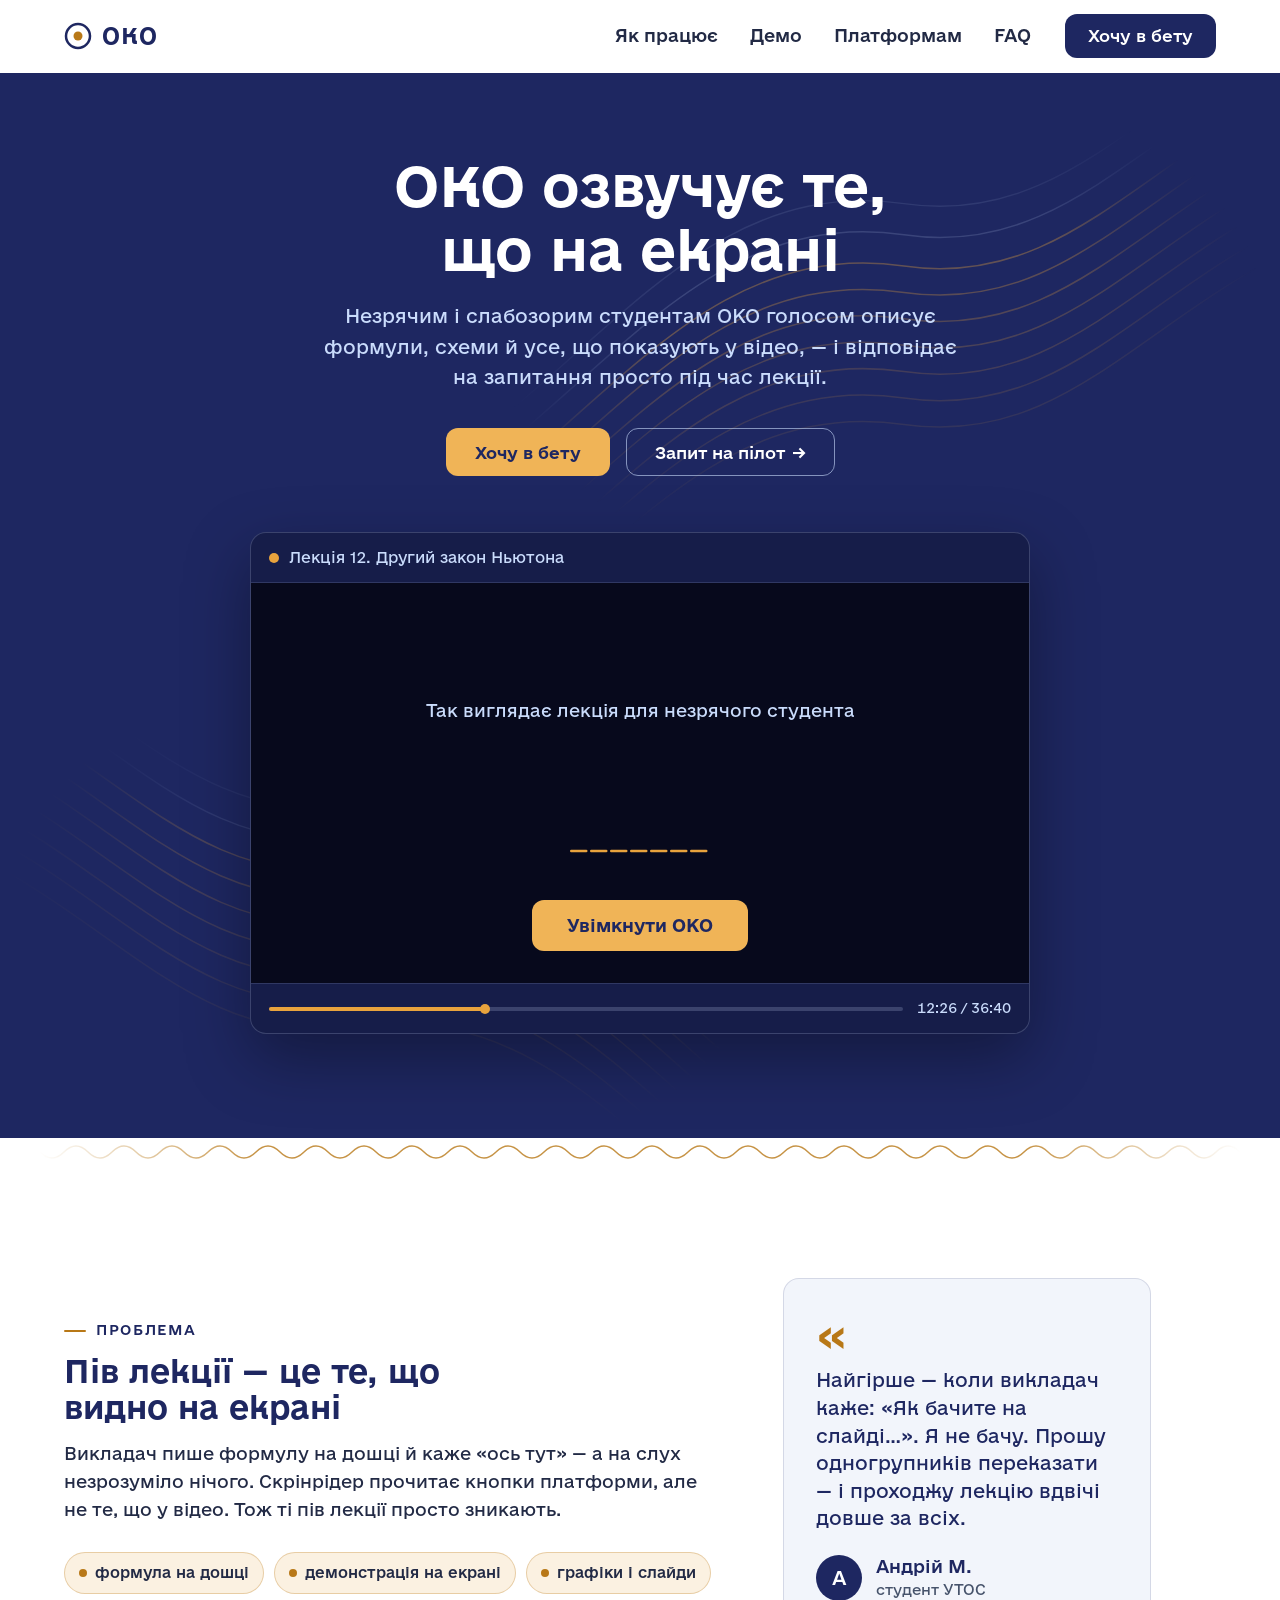
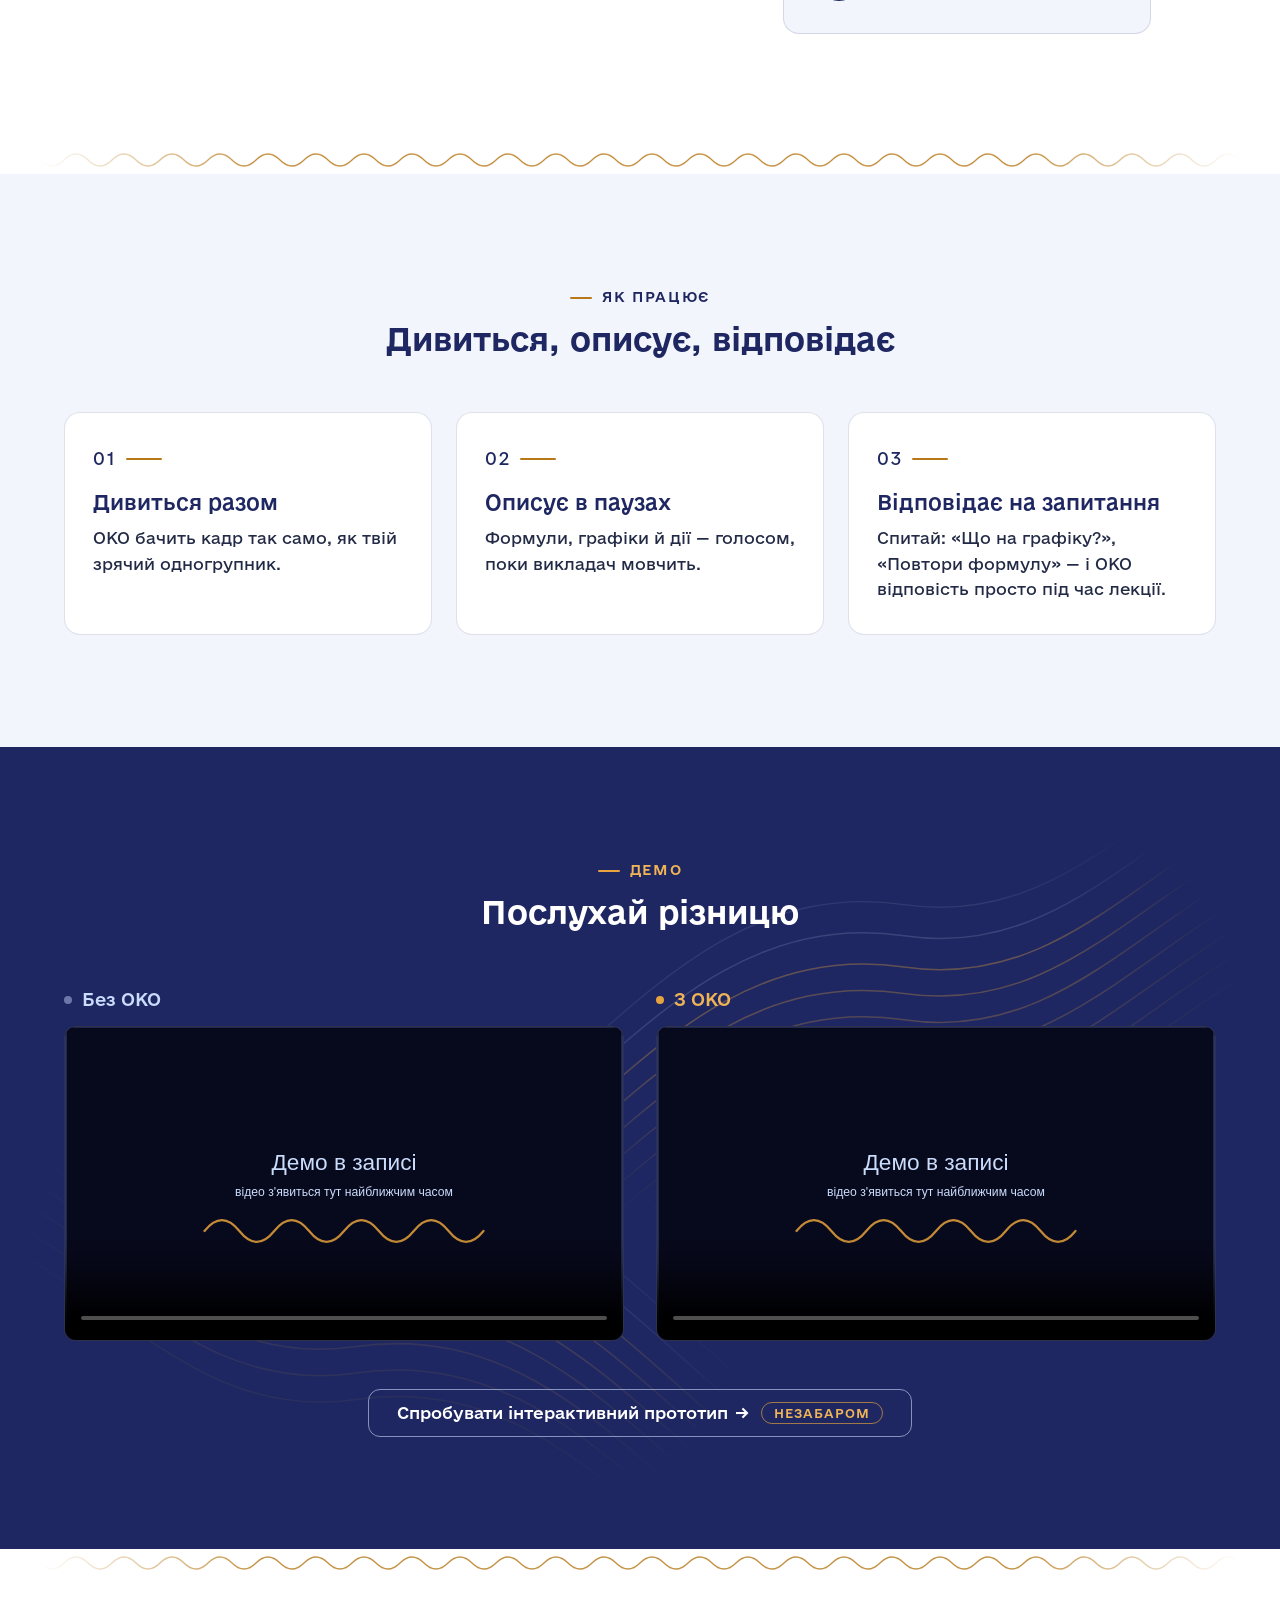
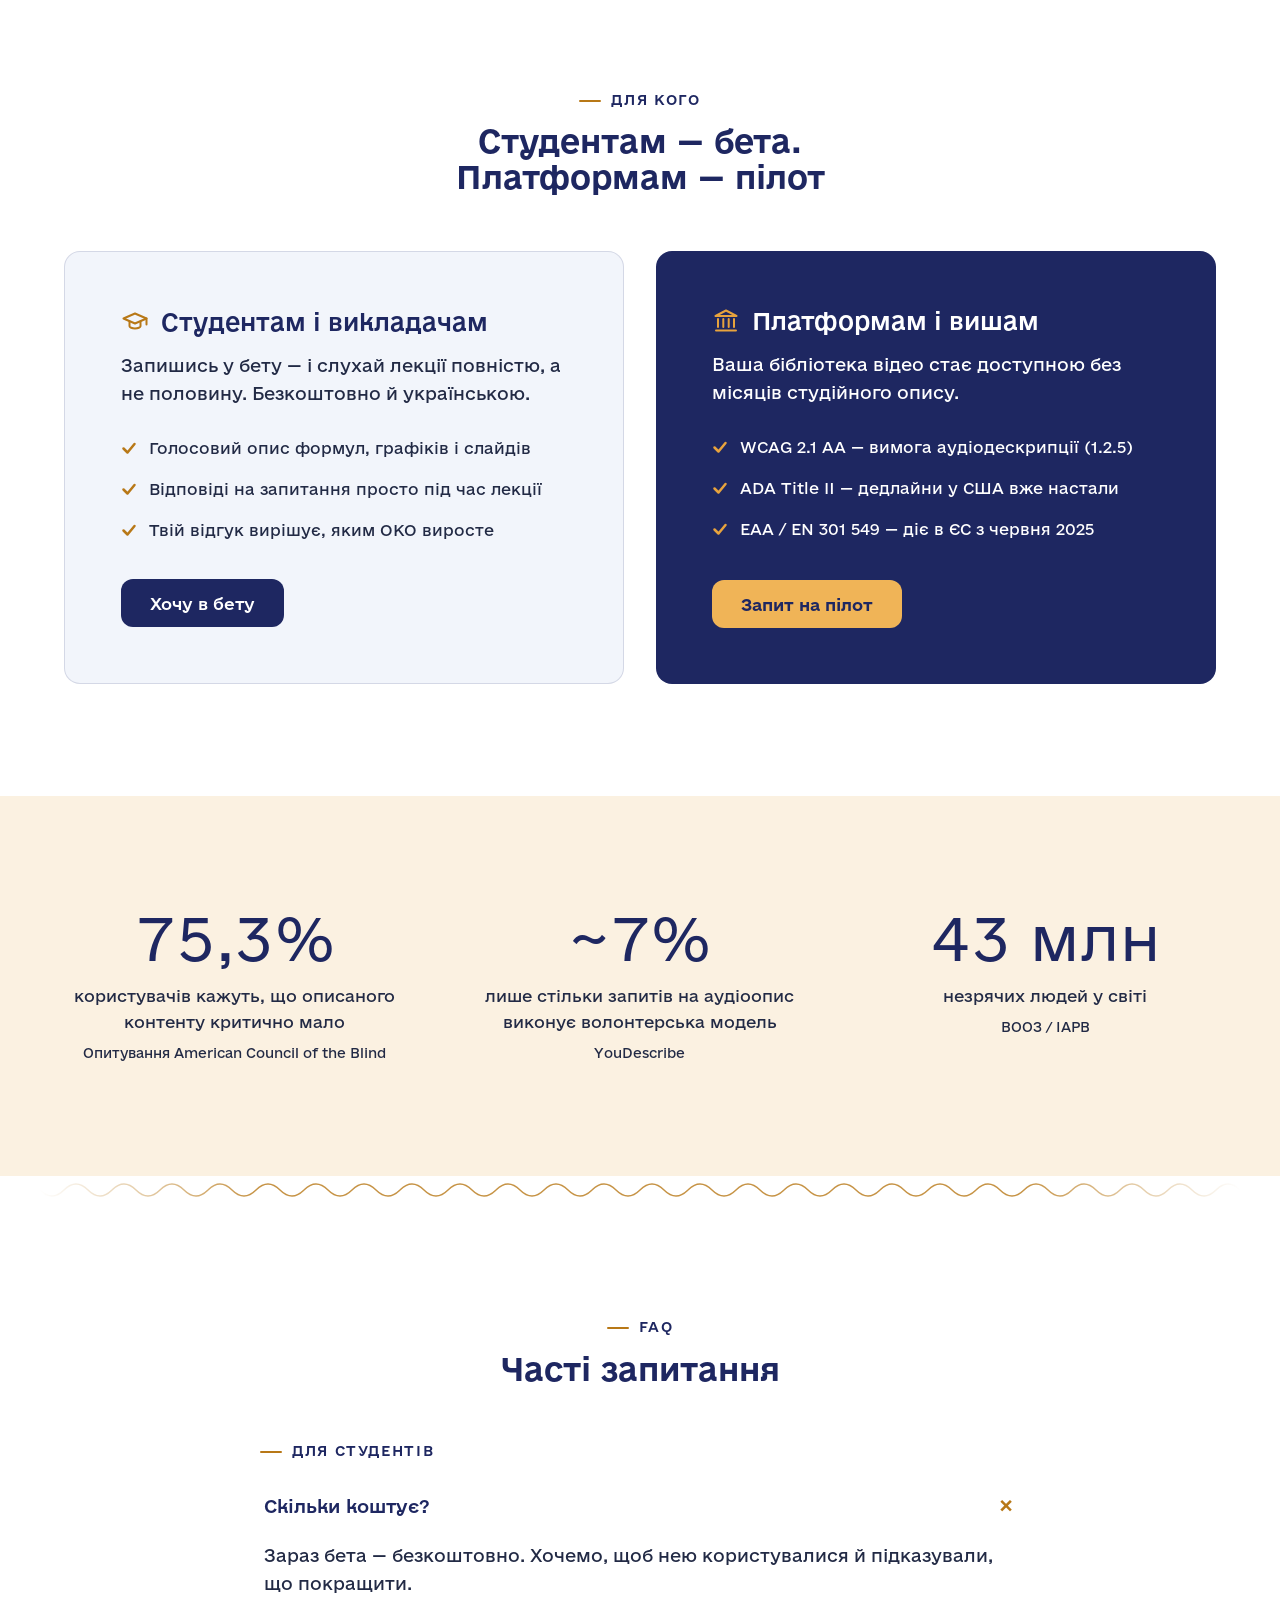
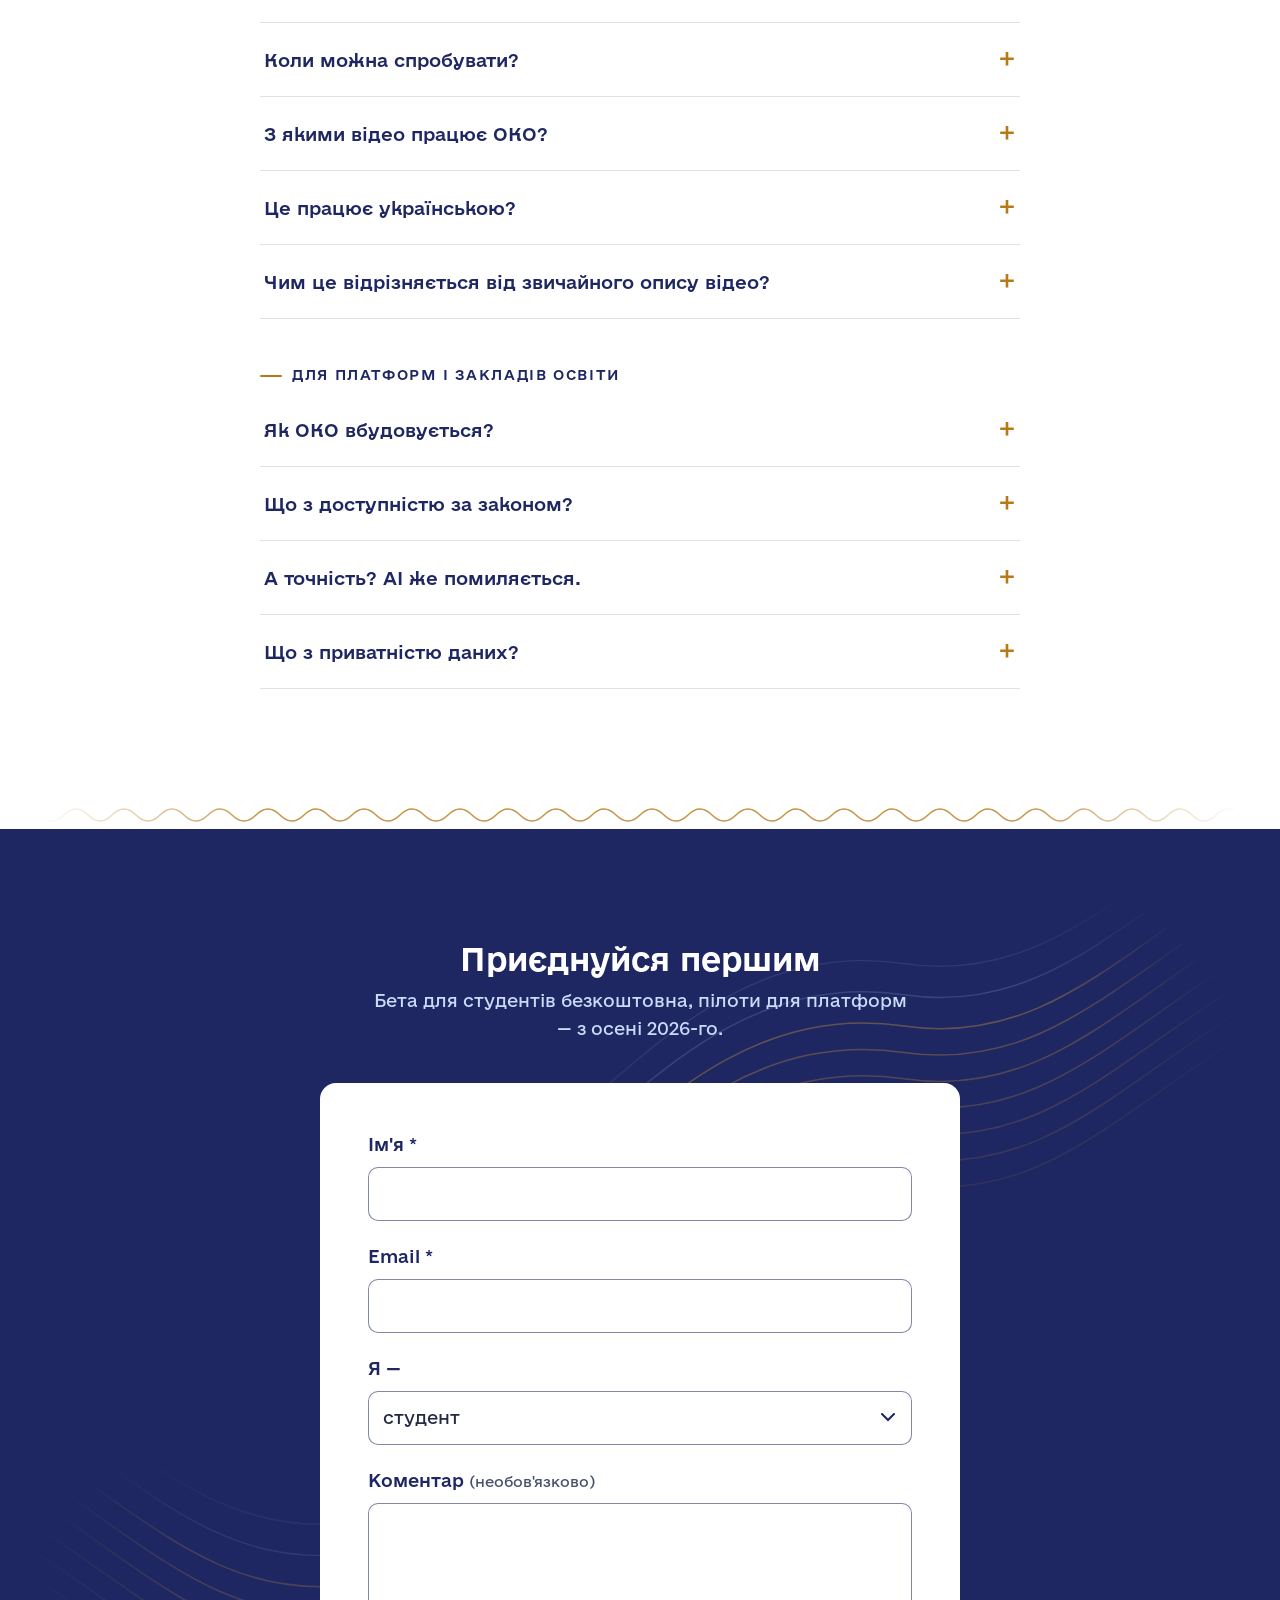
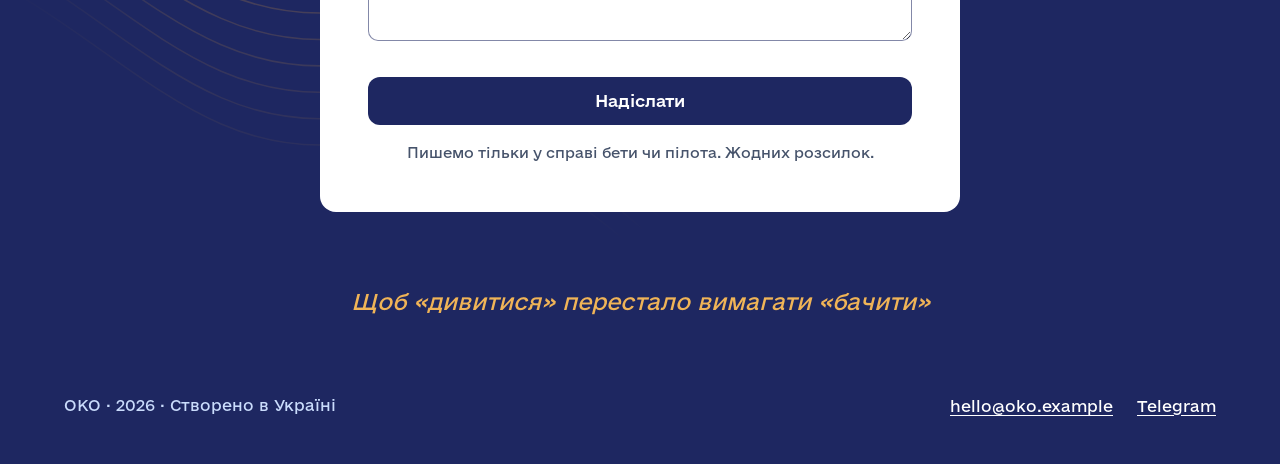
==== index.html @ c3fbddd9 "Initial commit of the OKO landing page, including HTML structure, CSS styles, JavaScript functionali" ====
<!DOCTYPE html>
<html lang="uk">
<head>
  <meta charset="UTF-8">
  <meta name="viewport" content="width=device-width, initial-scale=1">
  <title>OKO — озвучує те, що на екрані</title>
  <meta name="description" content="Незрячим і слабозорим студентам OKO голосом описує формули, схеми й усе, що показують у відео, — і відповідає на запитання просто під час лекції.">
  <meta name="theme-color" content="#1E2761">
  <meta property="og:title" content="OKO — озвучує те, що на екрані">
  <meta property="og:description" content="Незрячим і слабозорим студентам OKO голосом описує формули, схеми й усе, що показують у відео, — і відповідає на запитання просто під час лекції.">
  <meta property="og:locale" content="uk_UA">
  <link rel="icon" href="data:image/svg+xml,%3Csvg xmlns='http://www.w3.org/2000/svg' viewBox='0 0 32 32'%3E%3Crect width='32' height='32' rx='7' fill='%231E2761'/%3E%3Ccircle cx='16' cy='16' r='9' fill='none' stroke='%23E8A33D' stroke-width='2.5'/%3E%3Ccircle cx='16' cy='16' r='3.5' fill='%23E8A33D'/%3E%3C/svg%3E">
  <link rel="preload" href="assets/fonts/e-ukraine/e-UkraineHead-Bold.woff2" as="font" type="font/woff2" crossorigin>
  <link rel="preload" href="assets/fonts/e-ukraine/e-Ukraine-Regular.woff2" as="font" type="font/woff2" crossorigin>
  <link rel="preload" href="assets/fonts/e-ukraine/e-Ukraine-Medium.woff2" as="font" type="font/woff2" crossorigin>
  <link rel="stylesheet" href="assets/css/style.css">
  <noscript>
    <style>
      /* без JS: показуємо репліки OKO одразу і навігацію на мобільному */
      .screen-captions p[hidden] { display: block; }
      .screen-hint, .btn-oko { display: none; }
      @media (max-width: 860px) {
        .site-nav { display: flex !important; position: static !important; flex-direction: row !important; flex-wrap: wrap; }
        .site-nav ul { flex-wrap: wrap; justify-content: center; }
        .nav-toggle { display: none !important; }
      }
    </style>
  </noscript>
</head>
<body id="top">

  <a class="skip-link" href="#main">Перейти до змісту</a>

  <!-- ===================== Хедер (§5) ===================== -->
  <header class="site-header" data-header>
    <div class="container header-inner">
      <a class="logo" href="#top" aria-label="OKO — на початок сторінки">
        <svg class="logo-eye" width="28" height="28" viewBox="0 0 28 28" aria-hidden="true" focusable="false">
          <circle cx="14" cy="14" r="12" fill="none" stroke="currentColor" stroke-width="2.5"/>
          <circle cx="14" cy="14" r="4.5" fill="#B87817"/>
        </svg>
        <span class="logo-text">OKO</span>
      </a>

      <nav class="site-nav" id="site-nav" aria-label="Основна навігація">
        <ul>
          <li><a href="#how">Як працює</a></li>
          <li><a href="#demo">Демо</a></li>
          <li><a href="#platforms">Платформам</a></li>
          <li><a href="#faq">FAQ</a></li>
        </ul>
        <a class="btn btn-navy" href="#beta">Хочу в бету</a>
      </nav>

      <button class="nav-toggle" type="button" data-nav-toggle aria-expanded="false" aria-controls="site-nav">
        <span class="nav-toggle-line" aria-hidden="true"></span>
        <span class="nav-toggle-line" aria-hidden="true"></span>
        <span class="nav-toggle-line" aria-hidden="true"></span>
        <span class="visually-hidden">Меню</span>
      </button>
    </div>
  </header>

  <main id="main" tabindex="-1">

    <!-- ===================== 6.1 Хіро: «Екран, якого не видно» (§4) ===================== -->
    <section class="hero waves-bg" aria-labelledby="hero-title">
      <div class="container">

        <div class="hero-copy">
          <h1 id="hero-title">OKO озвучує те,<br>що на екрані</h1>
          <p class="hero-sub">Незрячим і слабозорим студентам OKO голосом описує формули, схеми й усе, що показують у відео, — і відповідає на запитання просто під час лекції.</p>
          <div class="hero-cta">
            <a class="btn btn-gold" href="#beta">Хочу в бету</a>
            <a class="btn btn-ghost" href="#pilot">Запит на пілот <span aria-hidden="true">→</span></a>
          </div>
        </div>

        <div class="hero-player" data-player>
          <div class="player-top">
            <span class="player-dot" aria-hidden="true"></span>
            <p class="player-title">Лекція 12. Другий закон Ньютона</p>
          </div>

          <div class="player-screen">
            <div class="screen-stage">
              <p class="screen-hint" data-screen-hint>Так виглядає лекція для незрячого студента</p>
              <div class="screen-captions" data-captions aria-live="polite">
                <p class="cap" data-caption hidden>«На дошці записано: F дорівнює m на a».</p>
                <p class="cap" data-caption hidden>«Викладач малює графік — пряма з початку координат».</p>
                <p class="cap cap-ask" data-caption hidden>«Хочеш детальніше про цю формулу? Просто спитай».</p>
              </div>
            </div>

            <div class="screen-wave">
              <svg class="oko-wave" viewBox="0 0 120 40" aria-hidden="true" focusable="false">
                <rect class="bar" x="4"   y="19" width="14" height="2" rx="1"/>
                <rect class="bar" x="20"  y="19" width="14" height="2" rx="1"/>
                <rect class="bar" x="36"  y="19" width="14" height="2" rx="1"/>
                <rect class="bar" x="52"  y="19" width="14" height="2" rx="1"/>
                <rect class="bar" x="68"  y="19" width="14" height="2" rx="1"/>
                <rect class="bar" x="84"  y="19" width="14" height="2" rx="1"/>
                <rect class="bar" x="100" y="19" width="14" height="2" rx="1"/>
              </svg>
            </div>

            <button class="btn btn-gold btn-oko" type="button" data-oko-btn aria-pressed="false">
              <span data-oko-label>Увімкнути OKO</span>
            </button>
          </div>

          <div class="player-bottom" aria-hidden="true">
            <div class="player-timeline"><span class="timeline-fill" style="width:34%"></span></div>
            <span class="player-time">12:26 / 36:40</span>
          </div>
        </div>

      </div>
    </section>

    <div class="wave-divider" aria-hidden="true"></div>

    <!-- ===================== 6.2 Біль ===================== -->
    <section class="section section-pain" id="problem" aria-labelledby="pain-title">
      <div class="container pain-grid">
        <div class="pain-copy">
          <span class="eyebrow">Проблема</span>
          <h2 id="pain-title">Пів лекції — це те, що видно на екрані</h2>
          <p>Викладач пише формулу на дошці й каже «ось тут» — а на слух незрозуміло нічого. Скрінрідер прочитає кнопки платформи, але не те, що у відео. Тож ті пів лекції просто зникають.</p>
          <ul class="chips" aria-label="Що лишається за кадром без опису">
            <li class="chip">формула на дошці</li>
            <li class="chip">демонстрація на екрані</li>
            <li class="chip">графіки і слайди</li>
          </ul>
        </div>

        <!-- Цитата — драфт команди; замінити на реальну після discovery-інтерв'ю (§6.2 брифу) -->
        <figure class="pain-quote">
          <blockquote>
            <p>Найгірше — коли викладач каже: «Як бачите на слайді…». Я не бачу. Прошу одногрупників переказати — і проходжу лекцію вдвічі довше за всіх.</p>
          </blockquote>
          <figcaption class="quote-author">
            <span class="quote-avatar" aria-hidden="true">А</span>
            <span>
              <span class="quote-name">Андрій М.</span>
              <span class="quote-role">студент УТОС</span>
            </span>
          </figcaption>
        </figure>
      </div>
    </section>

    <div class="wave-divider" aria-hidden="true"></div>

    <!-- ===================== 6.3 Як працює ===================== -->
    <section class="section tint section-how" id="how" aria-labelledby="how-title">
      <div class="container">
        <div class="section-head">
          <span class="eyebrow">Як працює</span>
          <h2 id="how-title">Дивиться, описує, відповідає</h2>
        </div>
        <ol class="steps">
          <li class="step-card">
            <span class="step-num" aria-hidden="true">01</span>
            <h3>Дивиться разом</h3>
            <p>OKO бачить кадр так само, як твій зрячий одногрупник.</p>
          </li>
          <li class="step-card">
            <span class="step-num" aria-hidden="true">02</span>
            <h3>Описує в паузах</h3>
            <p>Формули, графіки й дії — голосом, поки викладач мовчить.</p>
          </li>
          <li class="step-card">
            <span class="step-num" aria-hidden="true">03</span>
            <h3>Відповідає на запитання</h3>
            <p>Спитай: «Що на графіку?», «Повтори формулу» — і OKO відповість просто під час лекції.</p>
          </li>
        </ol>
      </div>
    </section>

    <!-- ===================== 6.4 Демо «до / після» ===================== -->
    <section class="section dark section-demo waves-bg" id="demo" aria-labelledby="demo-title">
      <div class="container">
        <div class="section-head">
          <span class="eyebrow">Демо</span>
          <h2 id="demo-title">Послухай різницю</h2>
        </div>

        <div class="demo-grid">
          <figure class="demo-figure">
            <figcaption>Без OKO</figcaption>
            <!-- TODO: додати assets/video/oko-demo-original.mp4 (фрагмент лекції без опису) -->
            <video controls preload="metadata" poster="assets/img/demo-poster.svg">
              <source src="assets/video/oko-demo-original.mp4" type="video/mp4">
              <!-- TODO: субтитри assets/video/oko-demo-original.vtt -->
              <track kind="captions" src="assets/video/oko-demo-original.vtt" srclang="uk" label="Українська">
              Ваш браузер не відтворює відео. Демо можна буде завантажити після запуску бети.
            </video>
          </figure>

          <figure class="demo-figure demo-figure--oko">
            <figcaption>З OKO</figcaption>
            <!-- TODO: додати assets/video/oko-demo.mp4 (той самий фрагмент з голосом OKO) -->
            <video controls preload="metadata" poster="assets/img/demo-poster.svg">
              <source src="assets/video/oko-demo.mp4" type="video/mp4">
              <!-- TODO: субтитри assets/video/oko-demo.vtt — ми сайт про доступність -->
              <track kind="captions" src="assets/video/oko-demo.vtt" srclang="uk" label="Українська">
              Ваш браузер не відтворює відео. Демо можна буде завантажити після запуску бети.
            </video>
          </figure>
        </div>

        <div class="demo-more">
          <a class="btn btn-ghost" href="demo/">
            Спробувати інтерактивний прототип <span aria-hidden="true">→</span>
            <span class="badge-soon">незабаром</span>
          </a>
        </div>
      </div>
    </section>

    <div class="wave-divider" aria-hidden="true"></div>

    <!-- ===================== 6.5 Для кого ===================== -->
    <section class="section section-audience" id="audience" aria-labelledby="audience-title">
      <div class="container">
        <div class="section-head">
          <span class="eyebrow">Для кого</span>
          <h2 id="audience-title">Студентам — бета.<br>Платформам — пілот</h2>
        </div>

        <div class="audience-grid">
          <article class="aud-card aud-card--students">
            <h3>
              <svg class="aud-icon" width="28" height="28" viewBox="0 0 28 28" aria-hidden="true" focusable="false">
                <path d="M14 5.5 2.5 10.5 14 15.5l11.5-5L14 5.5z" fill="none" stroke="currentColor" stroke-width="2" stroke-linejoin="round"/>
                <path d="M8.5 13.5v4.7c0 1.1 2.5 2.3 5.5 2.3s5.5-1.2 5.5-2.3v-4.7" fill="none" stroke="currentColor" stroke-width="2" stroke-linecap="round" stroke-linejoin="round"/>
                <path d="M25.5 10.5v6" fill="none" stroke="currentColor" stroke-width="2" stroke-linecap="round"/>
              </svg>
              Студентам і викладачам
            </h3>
            <p>Запишись у бету — і слухай лекції повністю, а не половину. Безкоштовно й українською.</p>
            <ul class="benefits" aria-label="Що дає бета">
              <li>Голосовий опис формул, графіків і слайдів</li>
              <li>Відповіді на запитання просто під час лекції</li>
              <li>Твій відгук вирішує, яким OKO виросте</li>
            </ul>
            <a class="btn btn-navy" href="#beta">Хочу в бету</a>
          </article>

          <article class="aud-card aud-card--platforms" id="platforms">
            <h3>
              <svg class="aud-icon" width="28" height="28" viewBox="0 0 28 28" aria-hidden="true" focusable="false">
                <path d="M14 3.5 3.5 9h21L14 3.5z" fill="none" stroke="currentColor" stroke-width="2" stroke-linejoin="round"/>
                <path d="M6 12v8M11.3 12v8M16.7 12v8M22 12v8" fill="none" stroke="currentColor" stroke-width="2" stroke-linecap="round"/>
                <path d="M4 23.5h20" fill="none" stroke="currentColor" stroke-width="2" stroke-linecap="round"/>
              </svg>
              Платформам і вишам
            </h3>
            <p>Ваша бібліотека відео стає доступною без місяців студійного опису.</p>
            <ul class="benefits" aria-label="Стандарти доступності, які закриває OKO">
              <li>WCAG 2.1 AA — вимога аудіодескрипції (1.2.5)</li>
              <li>ADA Title II — дедлайни у США вже настали</li>
              <li>EAA / EN 301 549 — діє в ЄС з червня 2025</li>
            </ul>
            <a class="btn btn-gold" href="#pilot">Запит на пілот</a>
          </article>
        </div>
      </div>
    </section>

    <!-- ===================== 6.6 Цифри ===================== -->
    <section class="section section-stats" aria-labelledby="stats-title">
      <div class="container">
        <h2 id="stats-title" class="visually-hidden">Масштаб проблеми в цифрах</h2>
        <ul class="stats-grid">
          <li class="stat">
            <span class="stat-value">75,3%</span>
            <p class="stat-text">користувачів кажуть, що описаного контенту критично мало</p>
            <p class="stat-src">Опитування American Council of the Blind</p>
          </li>
          <li class="stat">
            <span class="stat-value">~7%</span>
            <p class="stat-text">лише стільки запитів на аудіоопис виконує волонтерська модель</p>
            <p class="stat-src">YouDescribe</p>
          </li>
          <li class="stat">
            <span class="stat-value">43 млн</span>
            <p class="stat-text">незрячих людей у світі</p>
            <p class="stat-src">ВООЗ / IAPB</p>
          </li>
        </ul>
      </div>
    </section>

    <div class="wave-divider" aria-hidden="true"></div>

    <!-- ===================== 6.7 FAQ ===================== -->
    <section class="section section-faq" id="faq" aria-labelledby="faq-title">
      <div class="container">
        <div class="section-head">
          <span class="eyebrow">FAQ</span>
          <h2 id="faq-title">Часті запитання</h2>
        </div>

        <div class="faq-list">
          <h3 class="faq-group-title">Для студентів</h3>
          <details class="faq-item" open>
            <summary>Скільки коштує?</summary>
            <div class="faq-body">
              <p>Зараз бета — безкоштовно. Хочемо, щоб нею користувалися й підказували, що покращити.</p>
            </div>
          </details>
          <details class="faq-item">
            <summary>Коли можна спробувати?</summary>
            <div class="faq-body">
              <p>Запускаємо перші бети восени 2026. Залиш пошту — напишемо, щойно відкриємо доступ.</p>
            </div>
          </details>
          <details class="faq-item">
            <summary>З якими відео працює OKO?</summary>
            <div class="faq-body">
              <p>З лекціями, туторіалами, записами вебінарів — будь-яким навчальним відео, де важливо бачити екран.</p>
            </div>
          </details>
          <details class="faq-item">
            <summary>Це працює українською?</summary>
            <div class="faq-body">
              <p>Так. Ми починаємо саме з української — бо тут таких інструментів досі не було.</p>
            </div>
          </details>
          <details class="faq-item">
            <summary>Чим це відрізняється від звичайного опису відео?</summary>
            <div class="faq-body">
              <p>Звичайний опис — це записана доріжка, однакова для всіх. OKO дивиться відео разом з тобою: описує в паузах, підлаштовує темп і відповідає на твої запитання прямо під час перегляду.</p>
            </div>
          </details>

          <h3 class="faq-group-title">Для платформ і закладів освіти</h3>
          <details class="faq-item">
            <summary>Як OKO вбудовується?</summary>
            <div class="faq-body">
              <p>Це плагін у ваш відеоплеєр. Не треба переробляти відео чи завантажувати щось наперед — OKO працює поверх бібліотеки, яка вже є.</p>
            </div>
          </details>
          <details class="faq-item">
            <summary>Що з доступністю за законом?</summary>
            <div class="faq-body">
              <p>OKO закриває вимогу аудіодескрипції у WCAG 2.1 (критерій 1.2.5). Це прямо стосується ADA у США (дедлайни вже настали) та European Accessibility Act у ЄС (діє з 2025).</p>
            </div>
          </details>
          <details class="faq-item">
            <summary>А точність? AI же помиляється.</summary>
            <div class="faq-body">
              <p>Для звичайних лекцій AI справляється. Для критичного контенту — іспитів, складних формул — є режим з перевіркою людиною.</p>
            </div>
          </details>
          <details class="faq-item">
            <summary>Що з приватністю даних?</summary>
            <div class="faq-body">
              <p>Відео й дані студентів обробляються в межах вашої платформи. Проєктуємо під вимоги GDPR і FERPA з першого дня.</p>
            </div>
          </details>
        </div>
      </div>
    </section>

    <div class="wave-divider" aria-hidden="true"></div>

    <!-- ===================== 6.8 Форма ===================== -->
    <section class="section dark section-form waves-bg" id="join" aria-labelledby="join-title">
      <!-- якорі для CTA: хеш передає роль у select (#beta / #pilot) -->
      <span id="beta"></span>
      <span id="pilot"></span>
      <div class="container">
        <div class="section-head">
          <h2 id="join-title">Приєднуйся першим</h2>
          <p class="section-sub">Бета для студентів безкоштовна, пілоти для платформ — з осені 2026-го.</p>
        </div>

        <!-- TODO: Formspree — замінити action="#" на https://formspree.io/f/XXXX -->
        <form class="lead-form form-card" data-lead-form action="#" method="POST">
          <div class="field">
            <label for="lead-name">Ім'я <span aria-hidden="true">*</span></label>
            <input id="lead-name" name="name" type="text" autocomplete="name" required aria-describedby="err-lead-name">
            <p class="field-error" id="err-lead-name" hidden></p>
          </div>

          <div class="field">
            <label for="lead-email">Email <span aria-hidden="true">*</span></label>
            <input id="lead-email" name="email" type="email" autocomplete="email" required aria-describedby="err-lead-email">
            <p class="field-error" id="err-lead-email" hidden></p>
          </div>

          <div class="field">
            <label for="lead-role">Я —</label>
            <select id="lead-role" name="role" data-role-select>
              <option value="student">студент</option>
              <option value="teacher">викладач</option>
              <option value="platform">платформа або виш</option>
              <option value="other">інше</option>
            </select>
          </div>

          <div class="field">
            <label for="lead-message">Коментар <span class="label-optional">(необов'язково)</span></label>
            <textarea id="lead-message" name="message" rows="4"></textarea>
          </div>

          <button class="btn btn-navy btn-submit" type="submit">Надіслати</button>

          <p class="form-note">Пишемо тільки у справі бети чи пілота. Жодних розсилок.</p>
          <p class="form-status" data-form-status role="status" aria-live="polite"></p>
        </form>
      </div>
    </section>

  </main>

  <!-- ===================== 6.9 Футер ===================== -->
  <footer class="site-footer">
    <div class="container">
      <p class="footer-slogan">Щоб «дивитися» перестало вимагати «бачити»</p>
      <div class="footer-bottom">
        <p class="footer-meta">OKO · 2026 · Створено в Україні</p>
        <ul class="footer-contacts">
          <!-- TODO: реальний email і Telegram команди (§10 брифу) -->
          <li><a href="mailto:hello@oko.example">hello@oko.example</a></li>
          <li><a href="#">Telegram</a></li>
        </ul>
      </div>
    </div>
  </footer>

  <script src="assets/js/main.js" defer></script>
</body>
</html>
---- assets/css/style.css ----
/* ============================================================
   OKO — лендинг. Чистий CSS, без бібліотек.
   Структура: 1) шрифти  2) токени  3) база й типографіка
   4) утиліти  5) хедер  6) хіро  7) секції  8) футер
   9) адаптив  10) prefers-* медіа
   ============================================================ */

/* ---------- 1. Шрифти: e-Ukraine (заголовкова + текстова) ---------- */

@font-face {
  font-family: 'e-Ukraine Head';
  src: url('../fonts/e-ukraine/e-UkraineHead-Light.woff2') format('woff2');
  font-weight: 300;
  font-style: normal;
  font-display: swap;
}
@font-face {
  font-family: 'e-Ukraine Head';
  src: url('../fonts/e-ukraine/e-UkraineHead-Regular.woff2') format('woff2');
  font-weight: 400;
  font-style: normal;
  font-display: swap;
}
@font-face {
  font-family: 'e-Ukraine Head';
  src: url('../fonts/e-ukraine/e-UkraineHead-Medium.woff2') format('woff2');
  font-weight: 500;
  font-style: normal;
  font-display: swap;
}
@font-face {
  font-family: 'e-Ukraine Head';
  src: url('../fonts/e-ukraine/e-UkraineHead-Bold.woff2') format('woff2');
  font-weight: 700;
  font-style: normal;
  font-display: swap;
}
@font-face {
  font-family: 'e-Ukraine';
  src: url('../fonts/e-ukraine/e-Ukraine-Light.woff2') format('woff2');
  font-weight: 300;
  font-style: normal;
  font-display: swap;
}
@font-face {
  font-family: 'e-Ukraine';
  src: url('../fonts/e-ukraine/e-Ukraine-Regular.woff2') format('woff2');
  font-weight: 400;
  font-style: normal;
  font-display: swap;
}
@font-face {
  font-family: 'e-Ukraine';
  src: url('../fonts/e-ukraine/e-Ukraine-Medium.woff2') format('woff2');
  font-weight: 500;
  font-style: normal;
  font-display: swap;
}
@font-face {
  font-family: 'e-Ukraine';
  src: url('../fonts/e-ukraine/e-Ukraine-Bold.woff2') format('woff2');
  font-weight: 700;
  font-style: normal;
  font-display: swap;
}

/* ---------- 2. Дизайн-токени (палітра затверджена, §2 брифу) ---------- */

:root {
  --navy-900: #1E2761; /* темні секції = «екран лекції»; заголовки на світлому */
  --ink: #222A45;      /* основний текст */
  --gold: #E8A33D;     /* ЄДИНИЙ акцент: хвиля, кнопки на темному, фокус-ринги */
  --gold-600: #B87817; /* золото на світлому — ТІЛЬКИ не-текст (іконки, підкреслення) */
  --ice: #CADCFC;      /* вторинний текст на темному */
  --tint: #F2F5FB;     /* фон карток */
  --white: #FFFFFF;
  --muted: #46536B;    /* підписи на світлому (7.8:1 — AAA) */

  /* похідні */
  --gold-300: #F0B457;                     /* золото ТЕКСТОМ на темному (7.5:1, AAA) і фон gold-кнопок */
  --gold-tint: #FBF1E1;                    /* фон чіпсів і секції цифр */
  --screen-black: #07091C;                 /* «чорний екран» плеєра */
  --error: #8C1D13;                        /* 9.1:1 на білому — AAA */
  --focus-ring: var(--gold-600);           /* фокус на світлому — gold-600 (3.7:1 до білого) */
  --border-light: 1px solid rgba(30, 39, 97, .14);
  --border-on-dark: 1px solid rgba(202, 220, 252, .2);

  --font-head: 'e-Ukraine Head', 'Inter', system-ui, sans-serif;
  --font-text: 'e-Ukraine', 'Inter', system-ui, sans-serif;

  --radius-card: 16px;
  --radius-ctrl: 12px;
  --container: 1200px;
  --section-pad: clamp(64px, 9vw, 112px);

  color-scheme: light;
}

/* ---------- 3. База й типографіка ---------- */

*, *::before, *::after { box-sizing: border-box; }

html { -webkit-text-size-adjust: 100%; }

body {
  margin: 0;
  font-family: var(--font-text);
  font-size: 1.06rem;         /* ≥17px — аудиторія зі слабким зором */
  line-height: 1.65;
  color: var(--ink);
  background: var(--white);
}

h1, h2, h3 {
  font-family: var(--font-head);
  color: var(--navy-900);
  line-height: 1.18;
  margin: 0 0 .5em;
}
h1 { font-size: clamp(2.2rem, 1.7rem + 2.2vw, 3.4rem); font-weight: 700; }
h2 { font-size: 1.9rem; font-weight: 700; }
h3 { font-size: 1.25rem; font-weight: 500; }

p { margin: 0 0 1em; }
p:last-child { margin-bottom: 0; }

img, video { max-width: 100%; height: auto; }

a { color: var(--navy-900); text-decoration: underline; text-underline-offset: 3px; }
a:hover { text-decoration-thickness: 2px; }

/* фокус-ринг — на всьому інтерактивному, залізно.
   Колір керується --focus-ring: gold-600 на світлому тлі (чисте золото
   на білому лише 2.2:1 — ринг було б не видно), gold на темному */
:focus-visible {
  outline: 3px solid var(--focus-ring);
  outline-offset: 2px;
}

::selection { background: var(--gold-300); color: var(--navy-900); }

[id] { scroll-margin-top: 96px; } /* якорі не ховаються під sticky-хедер */

/* ---------- 4. Утиліти ---------- */

.container {
  max-width: var(--container);
  margin-inline: auto;
  padding-inline: 24px;
}

.visually-hidden {
  position: absolute !important;
  width: 1px; height: 1px;
  margin: -1px; padding: 0;
  overflow: hidden;
  clip: rect(0 0 0 0);
  clip-path: inset(50%);
  white-space: nowrap;
  border: 0;
}

.skip-link {
  position: absolute;
  left: 16px; top: -120px;
  z-index: 100;
  background: var(--navy-900);
  color: var(--white);
  padding: 12px 20px;
  border-radius: 0 0 10px 10px;
  text-decoration: none;
  font-weight: 500;
}
.skip-link:focus { top: 0; }

/* кнопки */
.btn {
  display: inline-flex;
  align-items: center;
  justify-content: center;
  gap: 8px;
  min-height: 48px;
  padding: 12px 28px;
  border: 1px solid transparent;
  border-radius: var(--radius-ctrl);
  font-family: var(--font-text);
  font-weight: 500;
  font-size: 1rem;
  line-height: 1.2;
  text-decoration: none;
  cursor: pointer;
  transition: background-color .2s, border-color .2s, color .2s, transform .2s;
}
.btn:active { transform: translateY(1px); }

/* gold-кнопки живуть тільки на темному; фон gold-300 дає navy-тексту 7.5:1 (AAA) */
.btn-gold { background: var(--gold-300); color: var(--navy-900); font-weight: 700; }
.btn-gold:hover { background: #F5C36E; }

.btn-navy { background: var(--navy-900); color: var(--white); }
.btn-navy:hover { background: #2A377F; }

/* привид — на темному тлі */
.btn-ghost { background: transparent; color: var(--white); border-color: rgba(202, 220, 252, .6); }
.btn-ghost:hover { border-color: var(--gold-300); color: var(--gold-300); }

/* eyebrow-лейбл над H2 (ритм Subly): текст navy, золото — лише рискою-графікою
   (gold-600 текстом на білому дає тільки 3.7:1 — заборонено правилами §2) */
.eyebrow {
  display: block;
  font-size: .85rem;
  font-weight: 500;
  letter-spacing: .12em;
  text-transform: uppercase;
  color: var(--navy-900);
  margin-bottom: 12px;
}
.eyebrow::before {
  content: '';
  display: inline-block;
  width: 22px;
  height: 2px;
  border-radius: 1px;
  background: var(--gold-600);
  margin-right: 10px;
  vertical-align: middle;
}

/* секції */
.section { padding-block: var(--section-pad); }
.section-head { max-width: 680px; margin: 0 auto 56px; text-align: center; }
.section-head h2 { margin-bottom: .35em; }
.section-sub { max-width: 46ch; margin: 0 auto; color: var(--muted); }
.dark .section-sub { color: var(--ice); }

.dark { background: var(--navy-900); color: var(--white); --focus-ring: var(--gold); }
.dark h1, .dark h2, .dark h3 { color: var(--white); }
.dark .eyebrow { color: var(--gold-300); }
.dark .eyebrow::before { background: var(--gold); }
.tint { background: var(--tint); }

/* золотий waveform-роздільник — нитка хвилі через сторінку (§4) */
.wave-divider {
  height: 28px;
  max-width: min(var(--container), calc(100% - 48px));
  margin: 0 auto;
  background-image: url("data:image/svg+xml,%3Csvg xmlns='http://www.w3.org/2000/svg' width='96' height='28' viewBox='0 0 96 28'%3E%3Cpath d='M0 14 Q12 2 24 14 T48 14 T72 14 T96 14' fill='none' stroke='%23B87817' stroke-width='1.5' stroke-linecap='round' opacity='.8'/%3E%3C/svg%3E");
  background-repeat: repeat-x;
  background-position: center;
  -webkit-mask-image: linear-gradient(90deg, transparent, #000 18%, #000 82%, transparent);
  mask-image: linear-gradient(90deg, transparent, #000 18%, #000 82%, transparent);
}

/* абстрактні «звукові потоки» на темних секціях — пучок тонких ліній,
   статичний декор у палітрі (золото + ice), контент завжди поверх */
.waves-bg { position: relative; overflow: hidden; }
.waves-bg::before,
.waves-bg::after,
.demo-stub::before,
.demo-stub::after {
  content: '';
  position: absolute;
  width: min(94vw, 1080px);
  aspect-ratio: 3 / 2;
  background: url("data:image/svg+xml,%3Csvg xmlns='http://www.w3.org/2000/svg' viewBox='0 0 900 600'%3E%3Cdefs%3E%3Cpath id='w' d='M-40 520C180 470 260 220 470 250 640 275 700 90 940 60' fill='none' stroke-linecap='round'/%3E%3C/defs%3E%3Cg stroke='%23E8A33D' stroke-width='1.3'%3E%3Cuse href='%23w' opacity='.34'/%3E%3Cuse href='%23w' y='22' opacity='.3'/%3E%3Cuse href='%23w' y='44' opacity='.26'/%3E%3Cuse href='%23w' y='66' opacity='.22'/%3E%3Cuse href='%23w' y='88' opacity='.18'/%3E%3Cuse href='%23w' y='110' opacity='.14'/%3E%3Cuse href='%23w' y='132' opacity='.1'/%3E%3C/g%3E%3Cg stroke='%23CADCFC' stroke-width='1.2'%3E%3Cuse href='%23w' y='-26' opacity='.16'/%3E%3Cuse href='%23w' y='-52' opacity='.1'/%3E%3C/g%3E%3C/svg%3E") no-repeat center / contain;
  pointer-events: none;
  /* м'яке розчинення до країв: обрізки секцією і межі самого SVG невидимі */
  -webkit-mask-image: radial-gradient(closest-side at 50% 50%, #000 40%, transparent 72%);
  mask-image: radial-gradient(closest-side at 50% 50%, #000 40%, transparent 72%);
}
.waves-bg::before, .demo-stub::before { top: -10%; right: -140px; }
.waves-bg::after, .demo-stub::after { bottom: -14%; left: -160px; transform: scaleX(-1); opacity: .65; }
.waves-bg .container { position: relative; z-index: 1; }
/* підвищений контраст — фоновий декор геть */
@media (prefers-contrast: more) {
  .waves-bg::before,
  .waves-bg::after,
  .demo-stub::before,
  .demo-stub::after { display: none; }
}

/* ---------- 5. Хедер (§5) ---------- */

.site-header {
  position: sticky;
  top: 0;
  z-index: 50;
  background: var(--white);
  border-bottom: 1px solid transparent;
  transition: border-color .2s;
}
.site-header.is-scrolled { border-bottom-color: rgba(30, 39, 97, .14); }

.header-inner {
  display: flex;
  align-items: center;
  justify-content: space-between;
  gap: 24px;
  min-height: 72px;
}

.logo {
  display: inline-flex;
  align-items: center;
  gap: 10px;
  text-decoration: none;
  color: var(--navy-900);
}
.logo-eye { display: block; }
.logo-text {
  font-family: var(--font-head);
  font-weight: 700;
  font-size: 1.35rem;
  letter-spacing: .05em;
}

.site-nav { display: flex; align-items: center; gap: 32px; }
.site-nav ul {
  display: flex;
  gap: 28px;
  list-style: none;
  margin: 0;
  padding: 0;
}
.site-nav ul a {
  text-decoration: none;
  font-weight: 500;
  color: var(--ink);
  padding: 6px 2px;
}
.site-nav ul a:hover { color: var(--navy-900); text-decoration: underline; text-underline-offset: 6px; text-decoration-color: var(--gold-600); text-decoration-thickness: 2px; }
.site-nav .btn { min-height: 44px; padding: 10px 22px; }

/* бургер */
.nav-toggle {
  display: none;
  flex-direction: column;
  justify-content: center;
  gap: 5px;
  width: 48px;
  height: 48px;
  padding: 12px;
  background: none;
  border: 0;
  cursor: pointer;
  border-radius: 10px;
}
.nav-toggle-line {
  display: block;
  width: 24px;
  height: 2.5px;
  border-radius: 2px;
  background: var(--navy-900);
  transition: transform .2s, opacity .2s;
}
.nav-toggle[aria-expanded="true"] .nav-toggle-line:nth-child(1) { transform: translateY(7.5px) rotate(45deg); }
.nav-toggle[aria-expanded="true"] .nav-toggle-line:nth-child(2) { opacity: 0; }
.nav-toggle[aria-expanded="true"] .nav-toggle-line:nth-child(3) { transform: translateY(-7.5px) rotate(-45deg); }

@media (max-width: 860px) {
  .nav-toggle { display: flex; }
  .site-nav { display: none; }
  body.menu-open { overflow: hidden; }
  body.menu-open .site-nav {
    display: flex;
    position: fixed;
    inset: 0;
    z-index: 40;
    padding-top: 96px;
    flex-direction: column;
    align-items: center;
    justify-content: center;
    gap: 36px;
    background: var(--white);
  }
  body.menu-open .site-nav ul {
    flex-direction: column;
    align-items: center;
    gap: 28px;
  }
  body.menu-open .site-nav ul a { font-size: 1.35rem; font-family: var(--font-head); }
}

/* ---------- 6. Хіро «Екран, якого не видно» (§4) ---------- */

.hero {
  background: var(--navy-900);
  color: var(--white);
  --focus-ring: var(--gold);
  padding: clamp(48px, 7vw, 80px) 0 clamp(72px, 9vw, 104px);
}

/* плеєр лекції */
.hero-player {
  max-width: 780px;
  margin: 0 auto;
  border: var(--border-on-dark);
  border-radius: var(--radius-card);
  background: #161D49;
  overflow: hidden;
  box-shadow: 0 24px 64px rgba(0, 0, 0, .35);
}

.player-top {
  display: flex;
  align-items: center;
  gap: 10px;
  padding: 12px 18px;
  border-bottom: 1px solid rgba(202, 220, 252, .14);
}
.player-dot {
  width: 10px;
  height: 10px;
  border-radius: 50%;
  background: var(--gold);
  flex: none;
}
.player-title {
  margin: 0;
  font-size: .92rem;
  color: var(--ice);
  white-space: nowrap;
  overflow: hidden;
  text-overflow: ellipsis;
}

/* «екран» — чорний */
.player-screen {
  display: grid;
  grid-template-rows: 1fr auto auto;
  justify-items: center;
  row-gap: 24px;
  min-height: clamp(300px, 44vw, 400px);
  padding: 36px 24px 32px;
  background: var(--screen-black);
}

/* сцена: підказка і репліки в одній клітинці — без стрибків макета */
.screen-stage {
  display: grid;
  place-items: center;
  width: 100%;
}
.screen-hint,
.screen-captions { grid-area: 1 / 1; }

.screen-hint {
  margin: 0;
  color: var(--ice);
  font-size: 1.05rem;
  text-align: center;
  max-width: 46ch;
  transition: opacity .3s, visibility .3s;
}
.hero-player.is-on .screen-hint { opacity: 0; visibility: hidden; }

.screen-captions {
  display: flex;
  flex-direction: column;
  justify-content: center;
  align-items: center;
  gap: 12px;
  width: 100%;
  max-width: 560px;
}
.cap {
  margin: 0;
  color: var(--white);
  text-align: center;
  font-size: 1.02rem;
  line-height: 1.5;
}
.cap-ask { color: var(--gold-300); } /* золото текстом на темному — 7.5:1, AAA */

/* хвиля: плоска лінія, що ледь пульсує; після кліку — танцює */
.screen-wave { align-self: end; }
.oko-wave {
  width: 150px;
  height: 50px;
  display: block;
}
.oko-wave .bar {
  fill: var(--gold);
  transform-box: fill-box;
  transform-origin: center;
}
/* амплітуда й темп кожного бара — свої, щоб хвиля була живою */
.oko-wave .bar:nth-child(1) { --amp: 5;  --dur: 1.25s; --delay: 0s;   --static: 3; }
.oko-wave .bar:nth-child(2) { --amp: 9;  --dur: .9s;   --delay: .12s; --static: 7; }
.oko-wave .bar:nth-child(3) { --amp: 13; --dur: 1.05s; --delay: .24s; --static: 11; }
.oko-wave .bar:nth-child(4) { --amp: 7;  --dur: .8s;   --delay: .06s; --static: 5; }
.oko-wave .bar:nth-child(5) { --amp: 12; --dur: 1.15s; --delay: .3s;  --static: 9; }
.oko-wave .bar:nth-child(6) { --amp: 8;  --dur: .95s;  --delay: .18s; --static: 6; }
.oko-wave .bar:nth-child(7) { --amp: 4;  --dur: 1.3s;  --delay: .09s; --static: 3; }

@media (prefers-reduced-motion: no-preference) {
  .hero-player:not(.is-on) .oko-wave { animation: wave-idle 2.8s ease-in-out infinite; }
  .hero-player.is-on .oko-wave .bar {
    animation: bar-dance var(--dur, 1.1s) ease-in-out var(--delay, 0s) infinite;
  }
  .cap:not([hidden]) { animation: cap-in .25s ease-out both; }
}
@keyframes wave-idle {
  0%, 100% { opacity: .55; }
  50%      { opacity: 1; }
}
@keyframes bar-dance {
  0%, 100% { transform: scaleY(1.6); }
  50%      { transform: scaleY(var(--amp, 8)); }
}
@keyframes cap-in {
  from { opacity: 0; transform: translateY(8px); }
  to   { opacity: 1; transform: none; }
}
/* reduced-motion: хвиля статична, але «увімкнена» — різна висота барів */
@media (prefers-reduced-motion: reduce) {
  .hero-player.is-on .oko-wave .bar { transform: scaleY(var(--static, 4)); }
}

.btn-oko {
  font-size: 1.06rem;
  padding: 14px 34px;
}
.hero-player.is-on .btn-oko {
  background: transparent;
  border-color: rgba(232, 163, 61, .55);
  color: var(--gold-300);
  font-weight: 500;
}

/* таймлайн знизу */
.player-bottom {
  display: flex;
  align-items: center;
  gap: 14px;
  padding: 14px 18px;
  border-top: 1px solid rgba(202, 220, 252, .14);
}
.player-timeline {
  position: relative;
  flex: 1;
  height: 4px;
  border-radius: 2px;
  background: rgba(202, 220, 252, .2);
}
.timeline-fill {
  position: absolute;
  inset: 0 auto 0 0;
  border-radius: 2px;
  background: var(--gold);
}
.timeline-fill::after {
  content: '';
  position: absolute;
  right: -5px;
  top: 50%;
  translate: 0 -50%;
  width: 10px;
  height: 10px;
  border-radius: 50%;
  background: var(--gold);
}
.player-time {
  font-size: .82rem;
  color: var(--ice);
  font-variant-numeric: tabular-nums;
  flex: none;
}

/* копі над плеєром */
.hero-copy {
  max-width: 760px;
  margin: 0 auto 56px;
  text-align: center;
}
.hero-copy h1 { color: var(--white); margin-bottom: 20px; }
.hero-sub {
  color: var(--ice);
  font-size: 1.15rem;
  max-width: 640px;
  margin: 0 auto 36px;
}
.hero-cta {
  display: flex;
  gap: 16px;
  justify-content: center;
  flex-wrap: wrap;
}

/* ---------- 7. Секції ---------- */

/* 6.2 Біль */
.pain-grid {
  display: grid;
  grid-template-columns: 1.15fr .85fr;
  gap: clamp(40px, 6vw, 72px);
  align-items: center;
}
.pain-copy h2 { max-width: 20ch; }

.chips {
  display: flex;
  flex-wrap: nowrap; /* один рядок на десктопі */
  gap: 10px;
  list-style: none;
  padding: 0;
  margin: 28px 0 0;
}
.chip {
  display: inline-flex;
  align-items: center;
  gap: 8px;
  background: var(--gold-tint);
  border: 1px solid rgba(184, 120, 23, .3);
  border-radius: 999px;
  padding: 8px 14px;
  font-size: .9rem;
  font-weight: 500;
  color: var(--ink);
  white-space: nowrap;
}
.chip::before {
  content: '';
  width: 8px;
  height: 8px;
  border-radius: 50%;
  background: var(--gold-600);
  flex: none;
}

.pain-quote {
  margin: 0;
  background: var(--tint);
  border: var(--border-light);
  border-radius: var(--radius-card);
  padding: 32px;
}
.pain-quote::before {
  content: '«';
  display: block;
  font-family: var(--font-head);
  font-size: 3rem;
  line-height: 1;
  color: var(--gold-600);
  margin-bottom: 8px;
}
.pain-quote blockquote { margin: 0; }
.pain-quote blockquote p {
  font-family: var(--font-head);
  font-weight: 400;
  font-size: 1.15rem;
  line-height: 1.5;
  color: var(--navy-900);
  margin: 0;
}
.quote-author {
  display: flex;
  align-items: center;
  gap: 14px;
  margin-top: 22px;
}
.quote-avatar {
  width: 46px;
  height: 46px;
  border-radius: 50%;
  background: var(--navy-900);
  color: var(--white);
  display: grid;
  place-items: center;
  font-family: var(--font-head);
  font-weight: 500;
  font-size: 1.15rem;
  flex: none;
}
.quote-name {
  display: block;
  font-weight: 500;
  color: var(--navy-900);
  line-height: 1.35;
}
.quote-role {
  display: block;
  font-size: .88rem;
  color: var(--muted);
}

/* 6.3 Як працює: 3 кроки */
.steps {
  display: grid;
  grid-template-columns: repeat(3, 1fr);
  gap: 24px;
  list-style: none;
  margin: 0;
  padding: 0;
}
.step-card {
  background: var(--white);
  border: var(--border-light);
  border-radius: var(--radius-card);
  padding: 32px 28px;
}
/* номер — текст, тому navy (gold-600 текстом = 3.7:1, не можна);
   золото — окремою рискою-графікою поруч */
.step-num {
  display: flex;
  align-items: center;
  gap: 10px;
  font-family: var(--font-head);
  font-weight: 400;
  font-size: 1.05rem;
  letter-spacing: .1em;
  color: var(--navy-900);
  margin-bottom: 18px;
}
.step-num::after {
  content: '';
  flex: 1;
  max-width: 36px;
  height: 2px;
  border-radius: 1px;
  background: var(--gold-600);
}
.step-card h3 { margin-bottom: 10px; }
.step-card p { margin: 0; font-size: .98rem; }

/* 6.4 Демо «до / після» */
.demo-grid {
  display: grid;
  grid-template-columns: 1fr 1fr;
  gap: 32px;
  margin-bottom: 48px;
}
.demo-figure { margin: 0; }
.demo-figure figcaption {
  display: flex;
  align-items: center;
  gap: 10px;
  margin-bottom: 12px;
  font-weight: 500;
  color: var(--ice);
}
.demo-figure figcaption::before {
  content: '';
  width: 8px;
  height: 8px;
  border-radius: 50%;
  background: rgba(202, 220, 252, .45);
  flex: none;
}
.demo-figure--oko figcaption { color: var(--gold-300); }
.demo-figure--oko figcaption::before { background: var(--gold); }
.demo-figure video {
  display: block;
  width: 100%;
  aspect-ratio: 16 / 9;
  height: auto;
  border: var(--border-on-dark);
  border-radius: 12px;
  background: var(--screen-black);
  object-fit: cover;
}
.demo-more { display: flex; justify-content: center; }
.badge-soon {
  font-size: .75rem;
  font-weight: 500;
  letter-spacing: .08em;
  text-transform: uppercase;
  color: var(--gold-300);
  border: 1px solid rgba(232, 163, 61, .65);
  border-radius: 999px;
  padding: 3px 12px;
  margin-left: 4px;
}

/* 6.5 Для кого: подвійна аудиторія */
.audience-grid {
  display: grid;
  grid-template-columns: 1fr 1fr;
  gap: 32px;
}
.aud-card {
  display: flex;
  flex-direction: column;
  align-items: flex-start;
  border-radius: var(--radius-card);
  padding: clamp(32px, 4.5vw, 56px);
}
.aud-card h3 {
  display: flex;
  align-items: center;
  gap: 12px;
  font-size: 1.45rem;
  margin-bottom: 16px;
}
.aud-icon { flex: none; color: var(--gold-600); } /* золото-графіка на світлому */
.aud-card--platforms .aud-icon { color: var(--gold); }
.aud-card > p { margin-bottom: 28px; }
.aud-card .btn { margin-top: auto; }

.aud-card--students {
  background: var(--tint);
  border: var(--border-light);
}
.aud-card--platforms {
  background: var(--navy-900);
  color: var(--white);
}
.aud-card--platforms h3 { color: var(--white); }

/* список переваг з галочками — однаковий в обох картках */
.benefits {
  list-style: none;
  padding: 0;
  margin: 0 0 36px;
  display: grid;
  gap: 16px;
}
.benefits li {
  display: flex;
  align-items: flex-start;
  gap: 12px;
  font-size: .95rem;
}
.benefits li::before {
  content: '';
  flex: none;
  width: 16px;
  height: 16px;
  margin-top: 4px;
  background: url("data:image/svg+xml,%3Csvg xmlns='http://www.w3.org/2000/svg' width='16' height='16' viewBox='0 0 16 16'%3E%3Cpath d='M2.5 8.5 6.5 12.5 13.5 4' fill='none' stroke='%23B87817' stroke-width='2.5' stroke-linecap='round' stroke-linejoin='round'/%3E%3C/svg%3E") no-repeat center;
}
/* на темній картці галочки — яскравим золотом */
.aud-card--platforms .benefits li::before {
  background-image: url("data:image/svg+xml,%3Csvg xmlns='http://www.w3.org/2000/svg' width='16' height='16' viewBox='0 0 16 16'%3E%3Cpath d='M2.5 8.5 6.5 12.5 13.5 4' fill='none' stroke='%23E8A33D' stroke-width='2.5' stroke-linecap='round' stroke-linejoin='round'/%3E%3C/svg%3E");
}

/* 6.6 Цифри: кольоровий блок (аналог лаймової секції 3Play) */
.section-stats { background: var(--gold-tint); }
.stats-grid {
  display: grid;
  grid-template-columns: repeat(3, 1fr);
  gap: clamp(32px, 5vw, 64px);
  list-style: none;
  margin: 0;
  padding: 0;
  text-align: center;
}
.stat-value {
  display: block;
  font-family: var(--font-head);
  font-weight: 300; /* e-UkraineHead-Light — великі цифри, як у брифі */
  font-size: clamp(2.6rem, 4.5vw, 3.8rem);
  line-height: 1.05;
  color: var(--navy-900);
  font-variant-numeric: tabular-nums;
}
.stat-text {
  margin: 14px auto 8px;
  max-width: 30ch;
  font-size: .98rem;
  color: var(--ink);
}
.stat-src { margin: 0; font-size: .82rem; color: var(--ink); }

/* 6.7 FAQ: нативний акордеон */
.faq-list {
  max-width: 760px;
  margin: 0 auto;
}
/* підзаголовки груп питань */
.faq-group-title {
  font-family: var(--font-text);
  font-size: .85rem;
  font-weight: 500;
  letter-spacing: .12em;
  text-transform: uppercase;
  color: var(--navy-900);
  margin: 48px 0 10px;
}
.faq-group-title:first-child { margin-top: 0; }
.faq-group-title::before {
  content: '';
  display: inline-block;
  width: 22px;
  height: 2px;
  border-radius: 1px;
  background: var(--gold-600);
  margin-right: 10px;
  vertical-align: middle;
}
.faq-item { border-bottom: var(--border-light); }
.faq-item summary {
  display: flex;
  justify-content: space-between;
  align-items: center;
  gap: 24px;
  padding: 22px 4px;
  cursor: pointer;
  list-style: none;
  font-family: var(--font-head);
  font-weight: 500;
  font-size: 1.1rem;
  color: var(--navy-900);
}
.faq-item summary::-webkit-details-marker { display: none; }
.faq-item summary::after {
  content: '+';
  font-family: var(--font-text);
  font-size: 1.6rem;
  font-weight: 400;
  line-height: 1;
  color: var(--gold-600);
  transition: transform .2s;
  flex: none;
}
.faq-item[open] summary::after { transform: rotate(45deg); }
.faq-body { padding: 0 4px 24px; max-width: 62ch; }

/* 6.8 Форма на білій картці */
.section-form { position: relative; }
.section-form .section-head { margin-bottom: 40px; }

.form-card {
  background: var(--white);
  border-radius: var(--radius-card);
  padding: clamp(28px, 5vw, 48px);
  max-width: 640px;
  margin: 0 auto;
  color: var(--ink);
  --focus-ring: var(--gold-600); /* біла картка всередині темної секції */
}

.field { margin-bottom: 22px; }
.field label {
  display: block;
  font-weight: 500;
  color: var(--navy-900);
  margin-bottom: 8px;
}
.label-optional { font-weight: 400; color: var(--muted); font-size: .88rem; }

.field input,
.field select,
.field textarea {
  width: 100%;
  font: inherit;
  color: var(--ink);
  background: var(--white);
  border: 1px solid rgba(30, 39, 97, .55); /* межа поля ≥3:1 до білого (1.4.11) */
  border-radius: 10px;
  padding: 12px 14px;
  min-height: 48px;
}
.field textarea { resize: vertical; min-height: 120px; }
.field select {
  appearance: none;
  padding-right: 44px;
  background-image: url("data:image/svg+xml,%3Csvg xmlns='http://www.w3.org/2000/svg' width='14' height='9' viewBox='0 0 14 9'%3E%3Cpath d='M1 1l6 6 6-6' fill='none' stroke='%231E2761' stroke-width='2' stroke-linecap='round'/%3E%3C/svg%3E");
  background-repeat: no-repeat;
  background-position: right 16px center;
}
.field [aria-invalid="true"] { border-color: var(--error); }

.field-error {
  color: var(--error);
  font-size: .88rem;
  margin: 8px 0 0;
}

.btn-submit { width: 100%; margin-top: 6px; }

.form-note {
  font-size: .88rem;
  color: var(--muted);
  text-align: center;
  margin: 16px 0 0;
}
.form-status {
  display: none;
  margin: 20px 0 0;
  padding: 14px 18px;
  border-radius: 10px;
  font-weight: 500;
}
.form-status.is-visible { display: block; }
.form-status.is-success {
  background: var(--gold-tint);
  color: var(--navy-900);
  border: 1px solid rgba(184, 120, 23, .3);
}
.form-status.is-error {
  background: #FBEAEA;
  color: var(--error);
  border: 1px solid rgba(140, 29, 19, .35);
}

/* якорі #beta / #pilot ведуть на форму */
#beta, #pilot { display: block; height: 0; }

/* коротший видих між формою і футером — обидва navy, зайвий відступ порожній */
.section-form { padding-bottom: 48px; }

/* ---------- 8. Футер (6.9) ---------- */

.site-footer {
  background: var(--navy-900);
  color: var(--ice);
  --focus-ring: var(--gold);
  padding: 24px 0 44px;
  text-align: center;
}
/* слоган по центру між формою і нижнім рядком:
   зверху 48px (секція форми) + 24px (футер) = 72px, знизу 72px */
.footer-slogan {
  font-family: var(--font-head);
  font-style: italic;
  font-weight: 400;
  font-size: 1.35rem;
  color: var(--gold-300); /* золото текстом на темному — 7.5:1, AAA */
  margin: 0 auto 72px; /* в один рядок на десктопі */
}
/* нижній рядок: зліва мета, справа контакти, один розмір шрифту */
.footer-bottom {
  display: flex;
  align-items: center;
  justify-content: space-between;
  gap: 16px 32px;
  flex-wrap: wrap;
}
.footer-contacts {
  display: flex;
  gap: 24px;
  list-style: none;
  padding: 0;
  margin: 0;
}
.footer-contacts a { color: var(--white); font-size: .95rem; }
.footer-meta { font-size: .95rem; color: var(--ice); margin: 0; }

/* заглушка /demo */
.demo-stub {
  min-height: 100vh;
  margin: 0;
  background: var(--navy-900);
  color: var(--white);
  --focus-ring: var(--gold);
  display: grid;
  place-items: center;
  text-align: center;
  padding: 24px;
}
.demo-stub h1 { color: var(--white); font-size: 2rem; }
.demo-stub p { color: var(--ice); }
.demo-stub a { color: var(--gold-300); }
/* хвилі на заглушці: fixed замість absolute — overflow:hidden на body
   заблокував би скрол; вьюпорт обрізає їх сам */
.demo-stub::before,
.demo-stub::after { position: fixed; }
.demo-stub main { position: relative; z-index: 1; }

/* ---------- 9. Адаптив ---------- */

@media (max-width: 920px) {
  .pain-grid,
  .demo-grid,
  .audience-grid { grid-template-columns: 1fr; }
  .steps { grid-template-columns: 1fr; max-width: 560px; margin-inline: auto; }
  .stats-grid { grid-template-columns: 1fr; }
  .pain-copy h2 { max-width: none; }
  .chips { flex-wrap: wrap; } /* на вузьких екранах один рядок не влазить */
}

@media (max-width: 560px) {
  h2 { font-size: 1.6rem; }
  .hero-copy { margin-bottom: 44px; }
  .player-screen { padding: 28px 16px 24px; }
  .screen-hint { font-size: .98rem; }
  .footer-bottom { flex-direction: column; } /* на мобільному — стек по центру */
}

/* ---------- 10. prefers-* ---------- */

/* весь моушн — під вимикачем */
@media (prefers-reduced-motion: reduce) {
  *, *::before, *::after {
    animation-duration: .01ms !important;
    animation-iteration-count: 1 !important;
    transition-duration: .01ms !important;
  }
  .btn:active { transform: none; }
}
@media (prefers-reduced-motion: no-preference) {
  html { scroll-behavior: smooth; }
  .btn:hover { transform: translateY(-1px); }
}

/* підвищений контраст: піднімаємо muted до ink */
@media (prefers-contrast: more) {
  :root { --muted: var(--ink); }
}
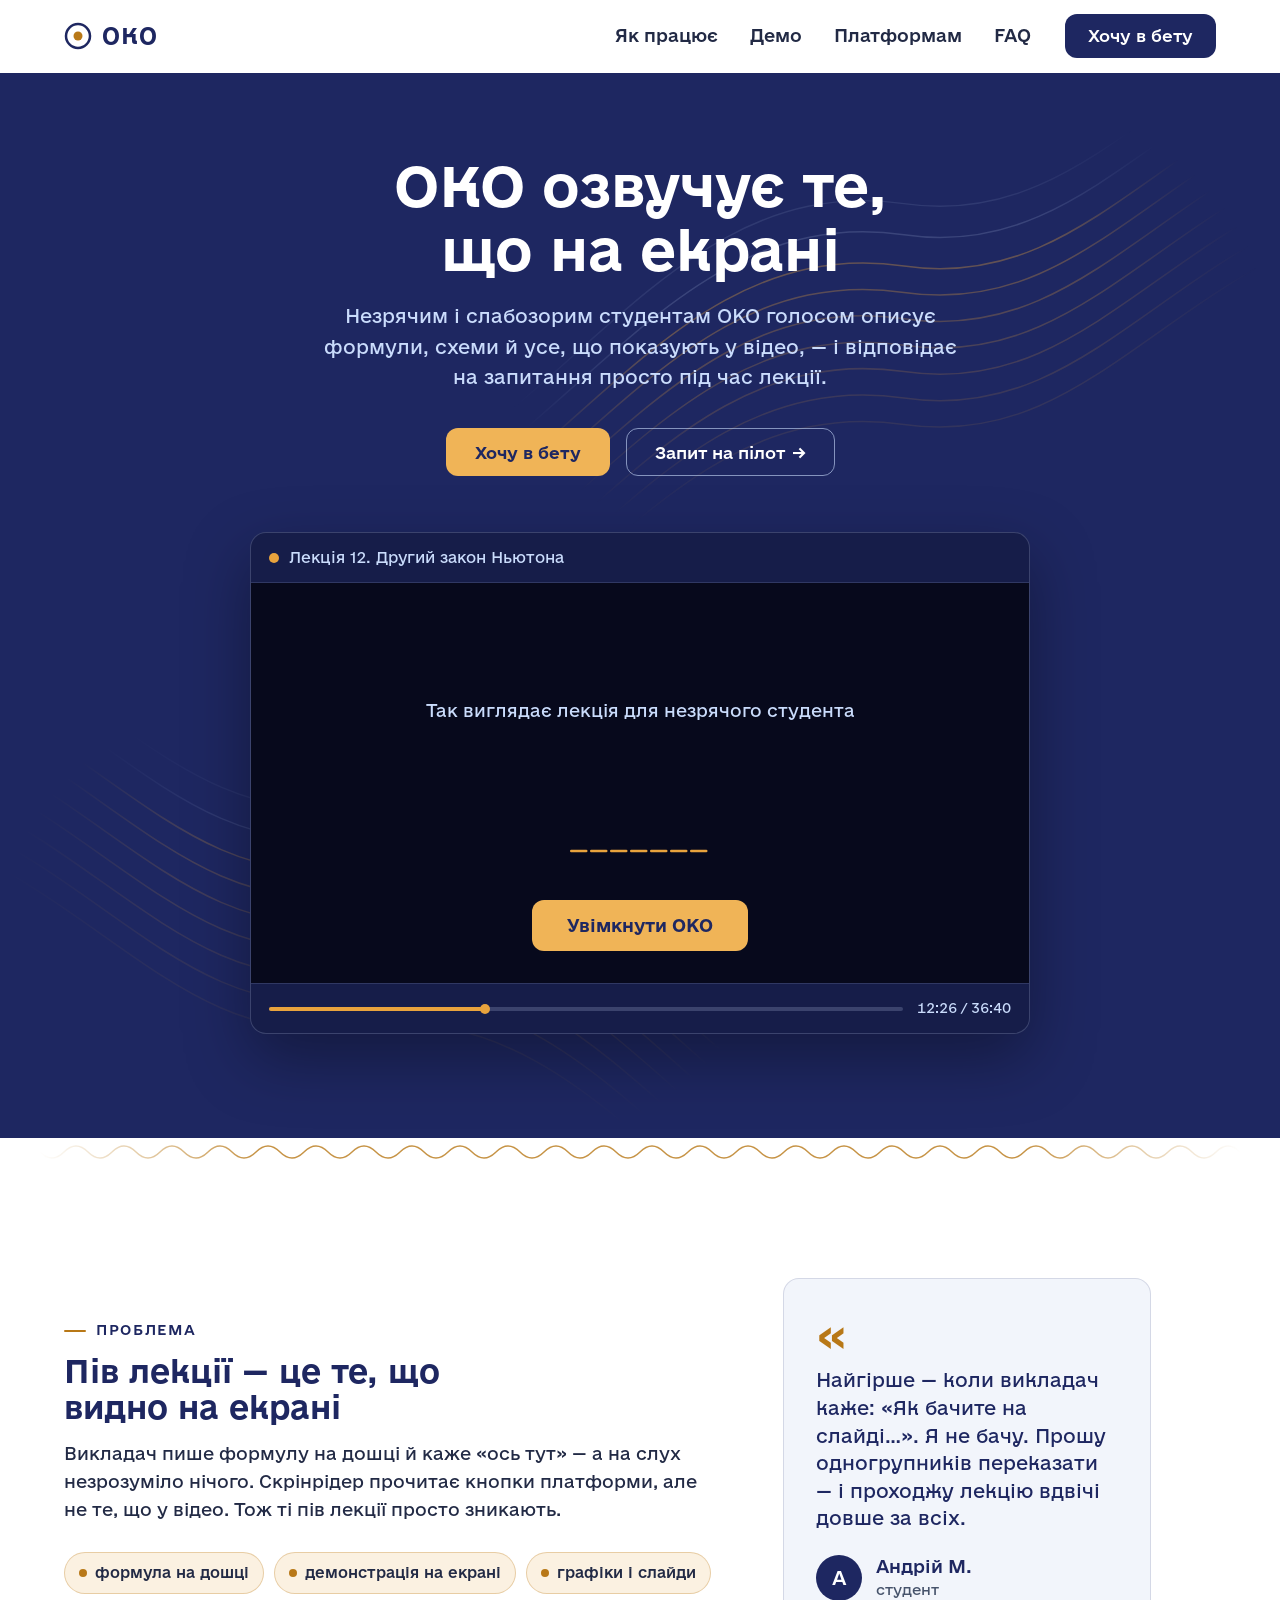
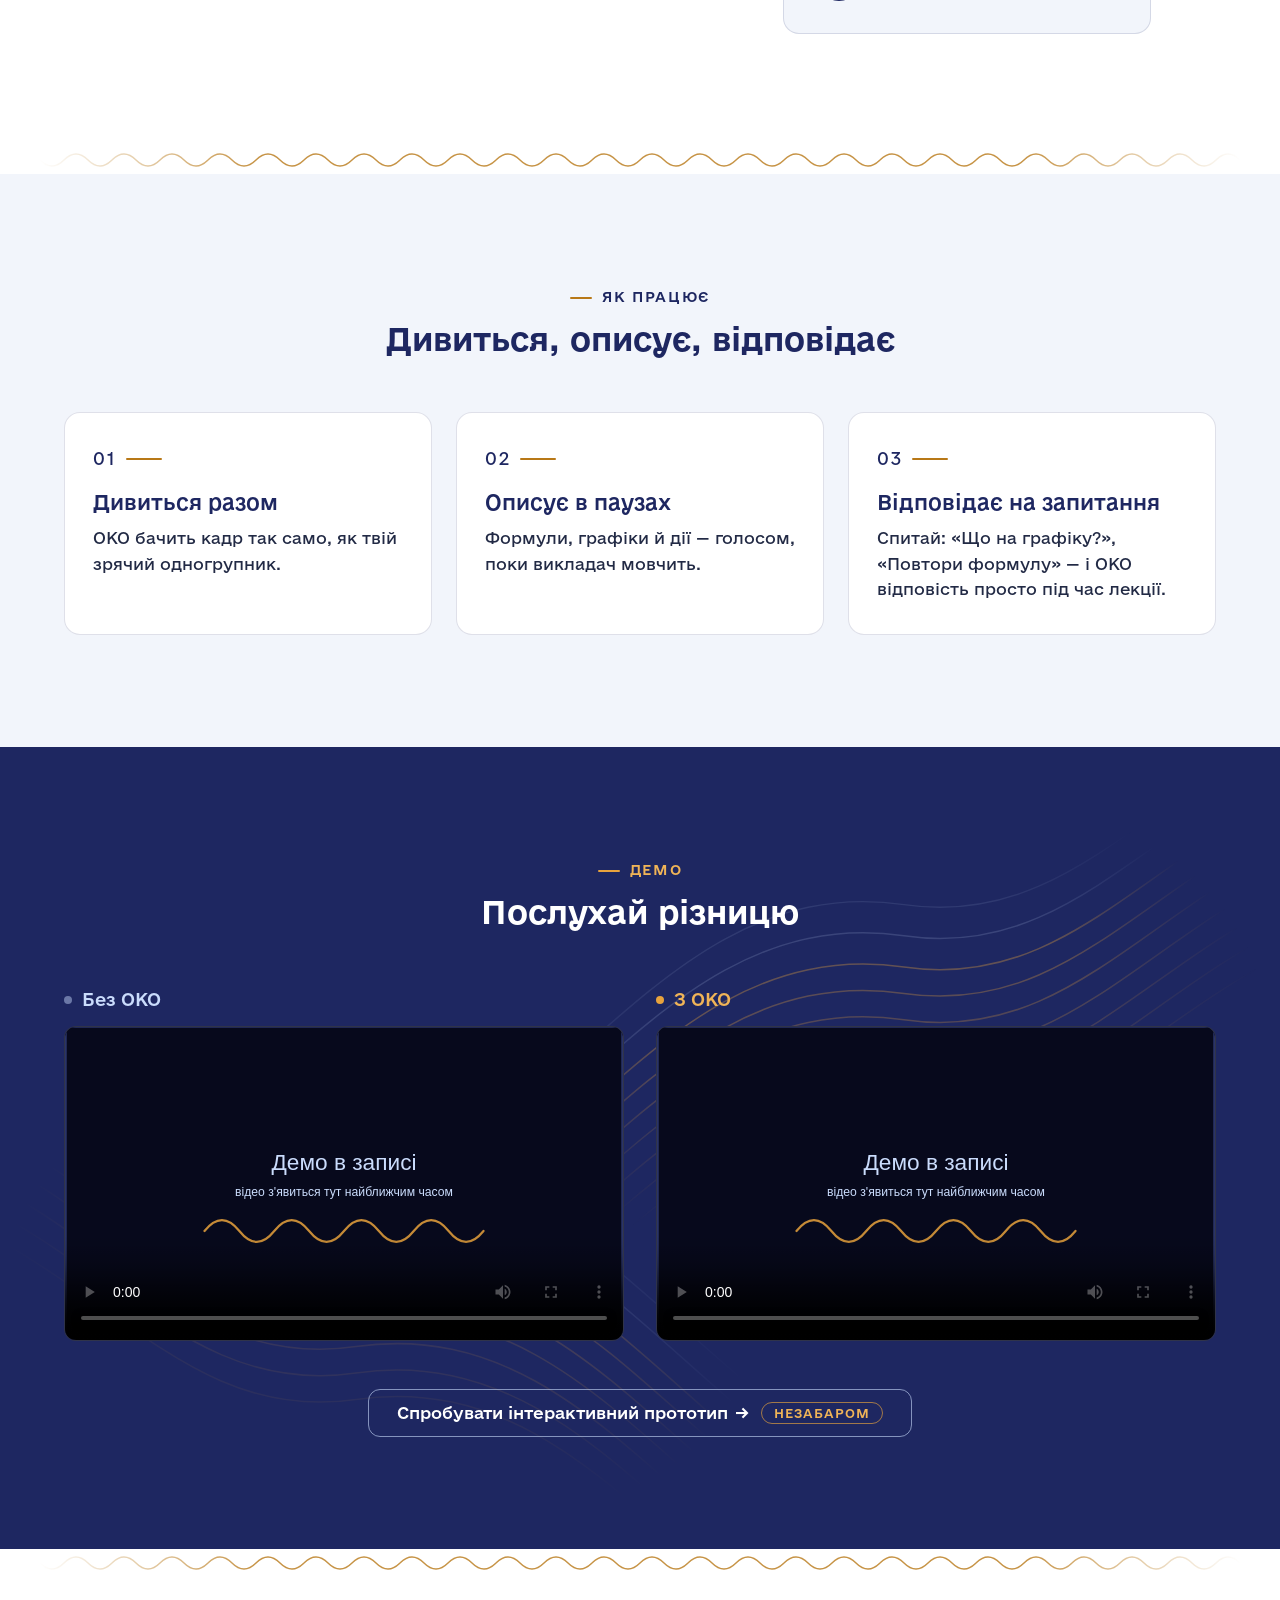
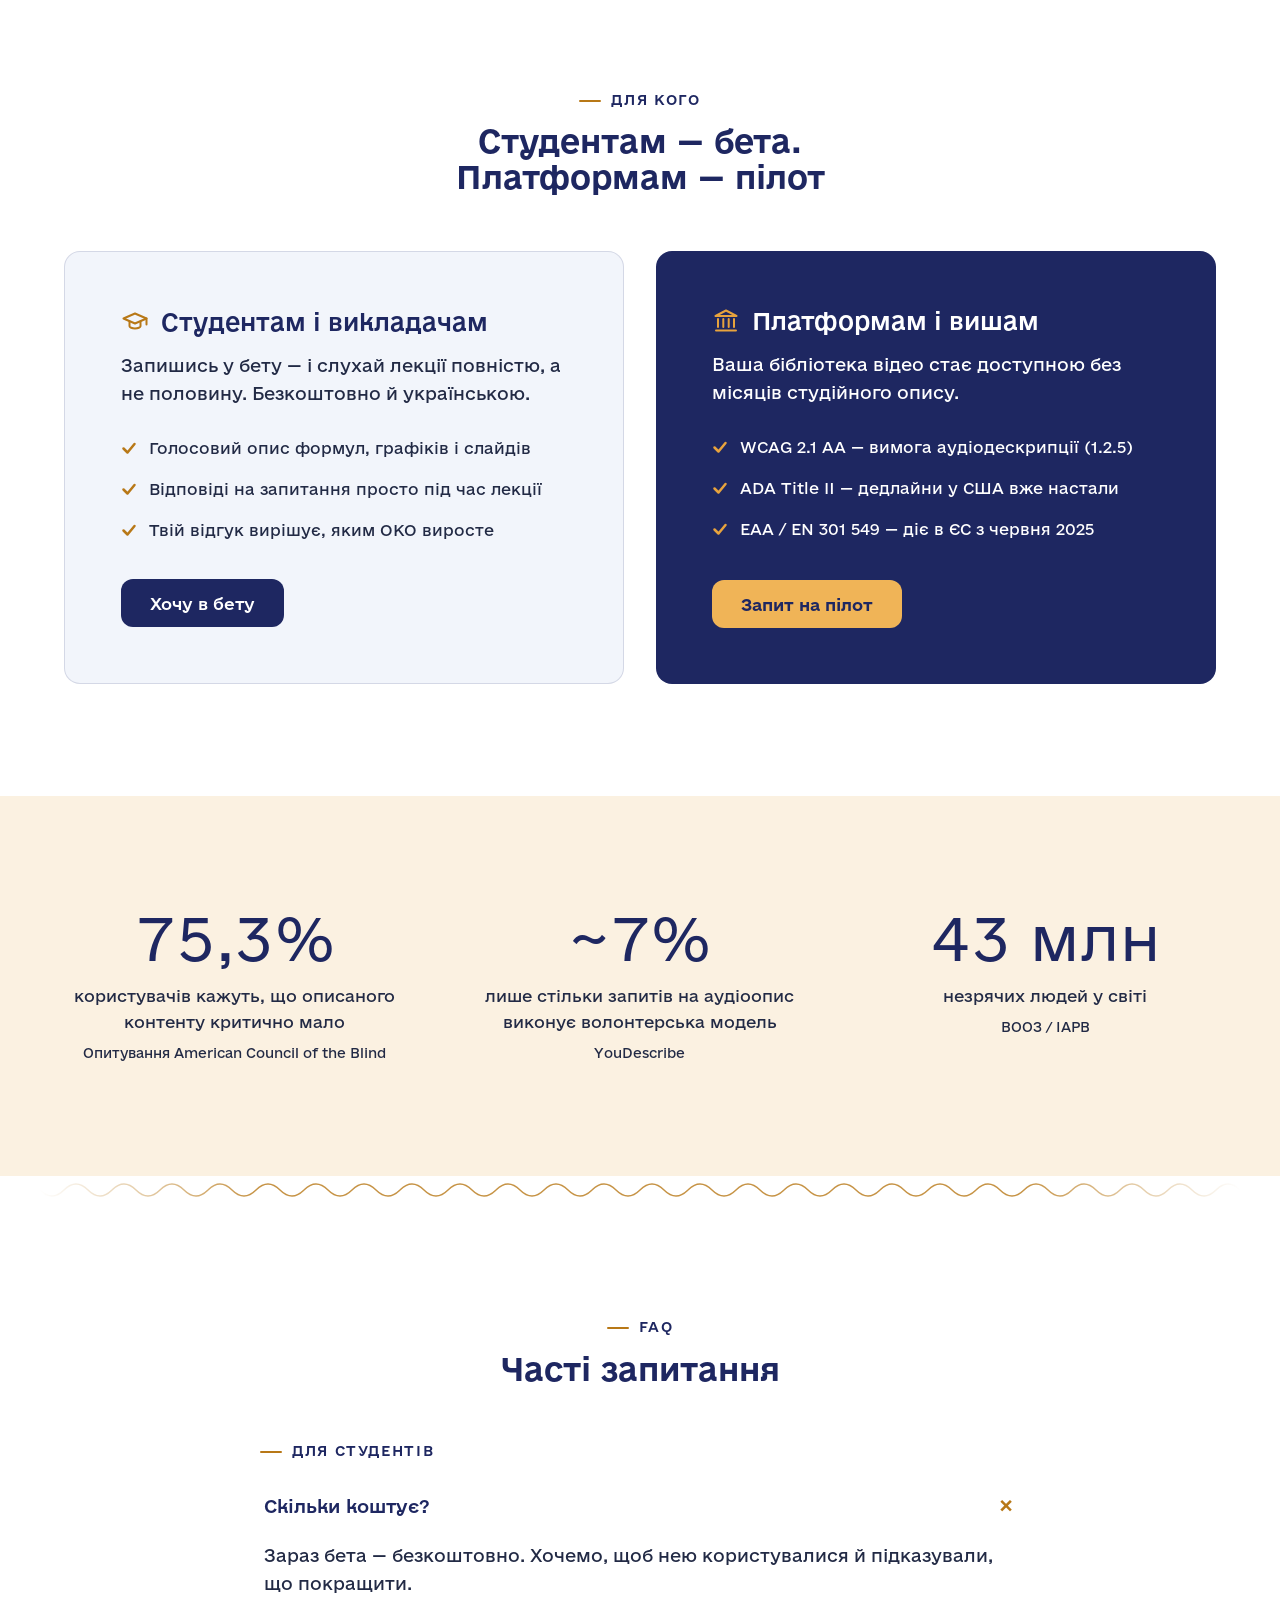
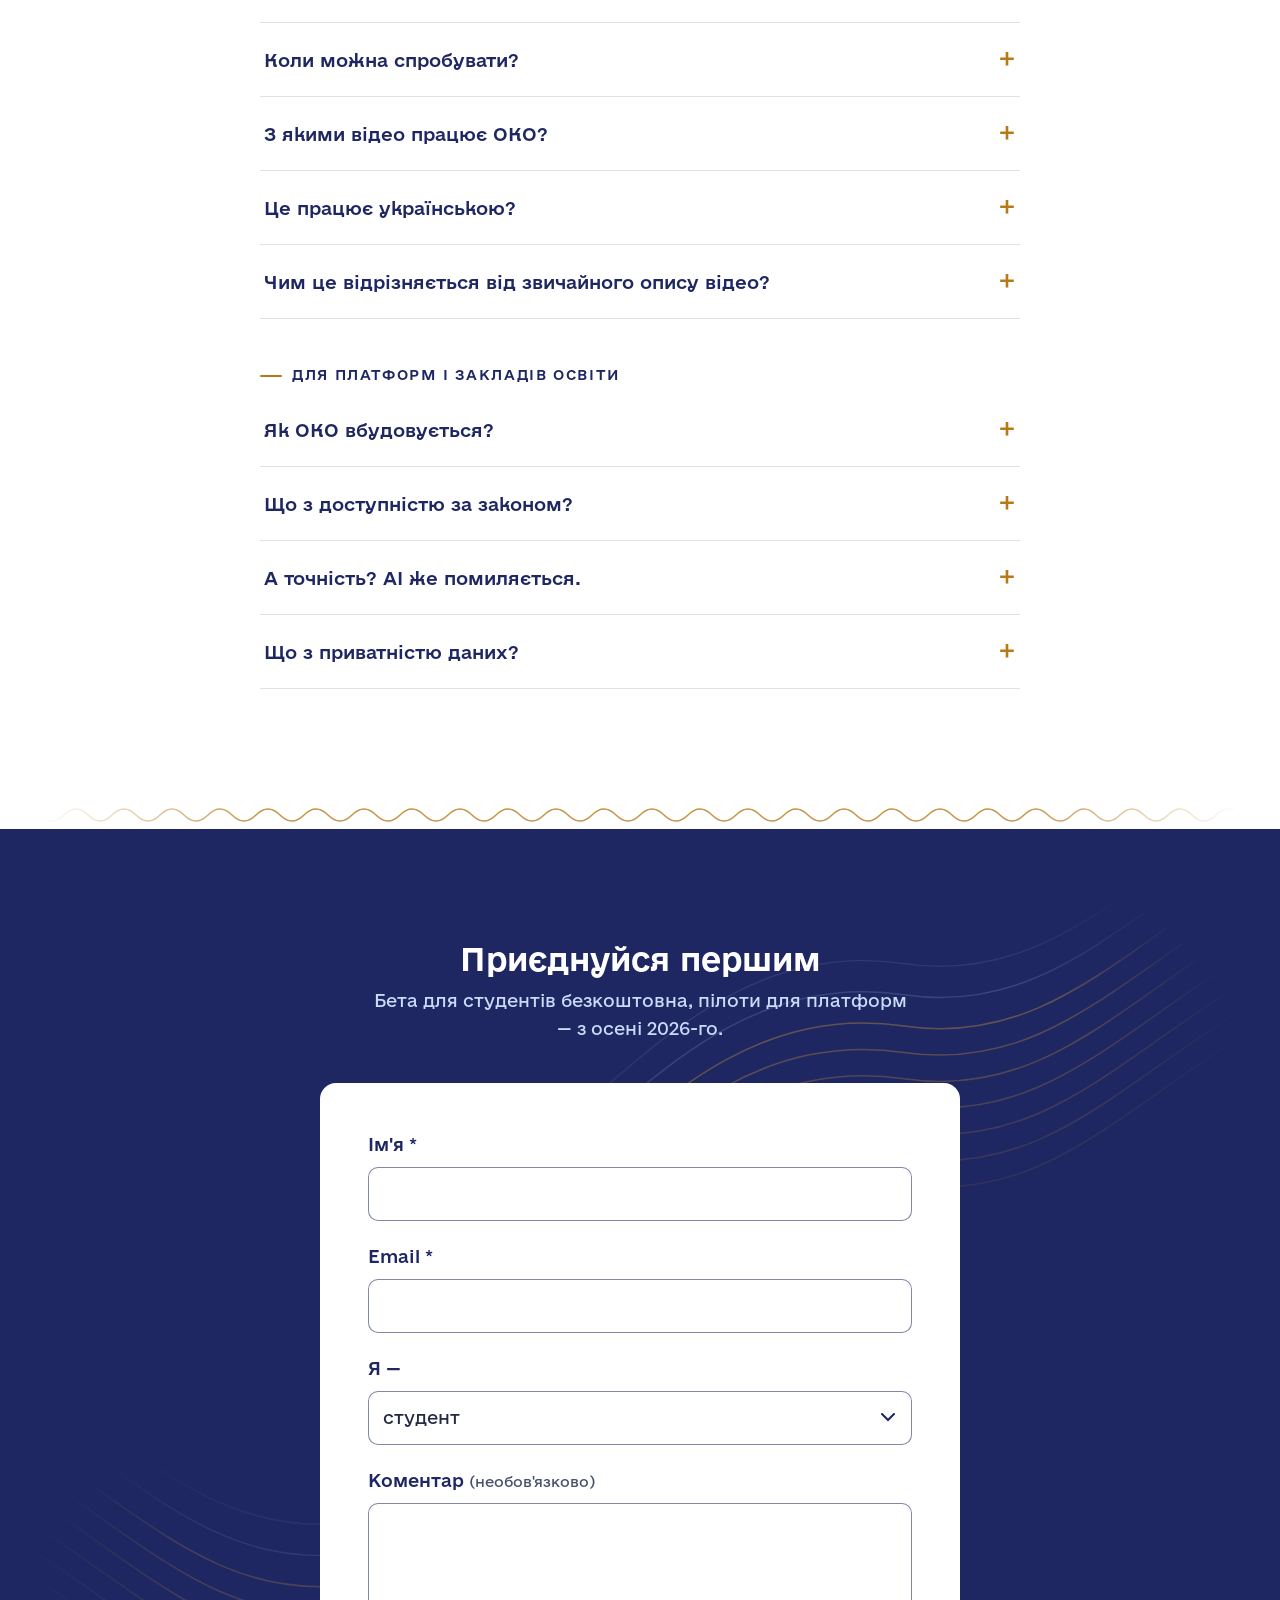
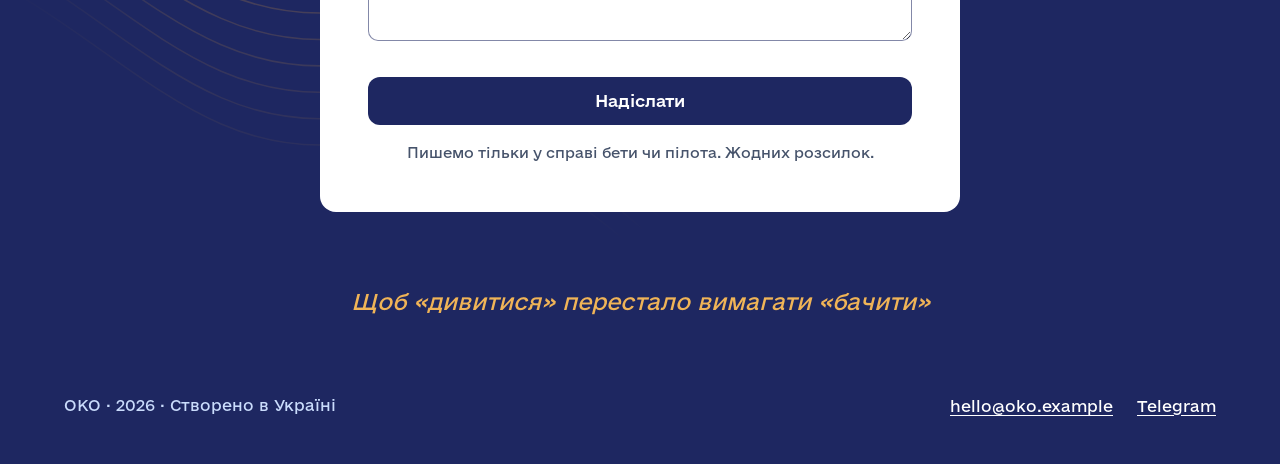
==== commit 8ddd5449: "Remove internal brief from repo; anonymize quote attribution and stub Telegram link Co-Authored-By: " ====
--- a/index.html
+++ b/index.html
@@ -143,7 +143,7 @@
             <span class="quote-avatar" aria-hidden="true">А</span>
             <span>
               <span class="quote-name">Андрій М.</span>
-              <span class="quote-role">студент УТОС</span>
+              <span class="quote-role">студент</span>
             </span>
           </figcaption>
         </figure>
@@ -425,7 +425,7 @@
       <div class="footer-bottom">
         <p class="footer-meta">OKO · 2026 · Створено в Україні</p>
         <ul class="footer-contacts">
-          <!-- TODO: реальний email і Telegram команди (§10 брифу) -->
+          <!-- TODO: реальний email команди і лінк на Telegram -->
           <li><a href="mailto:hello@oko.example">hello@oko.example</a></li>
           <li><a href="#">Telegram</a></li>
         </ul>
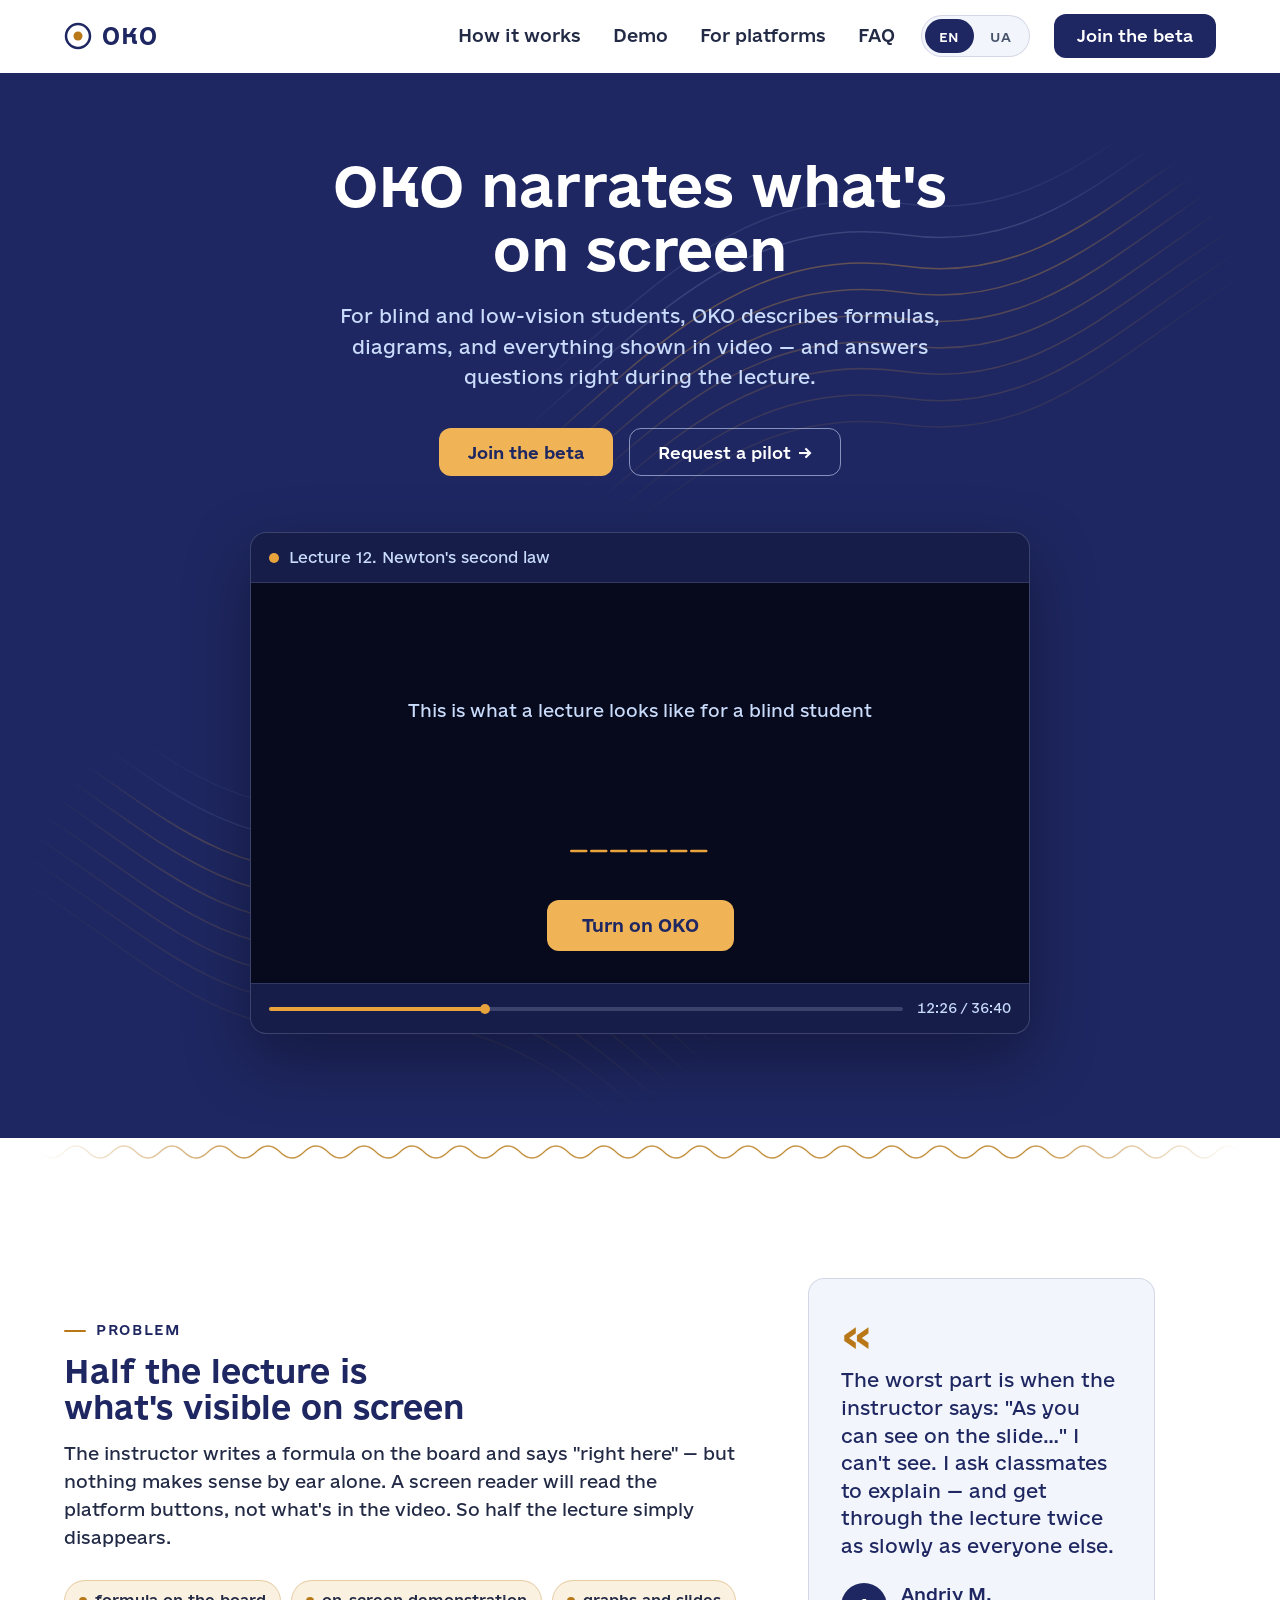
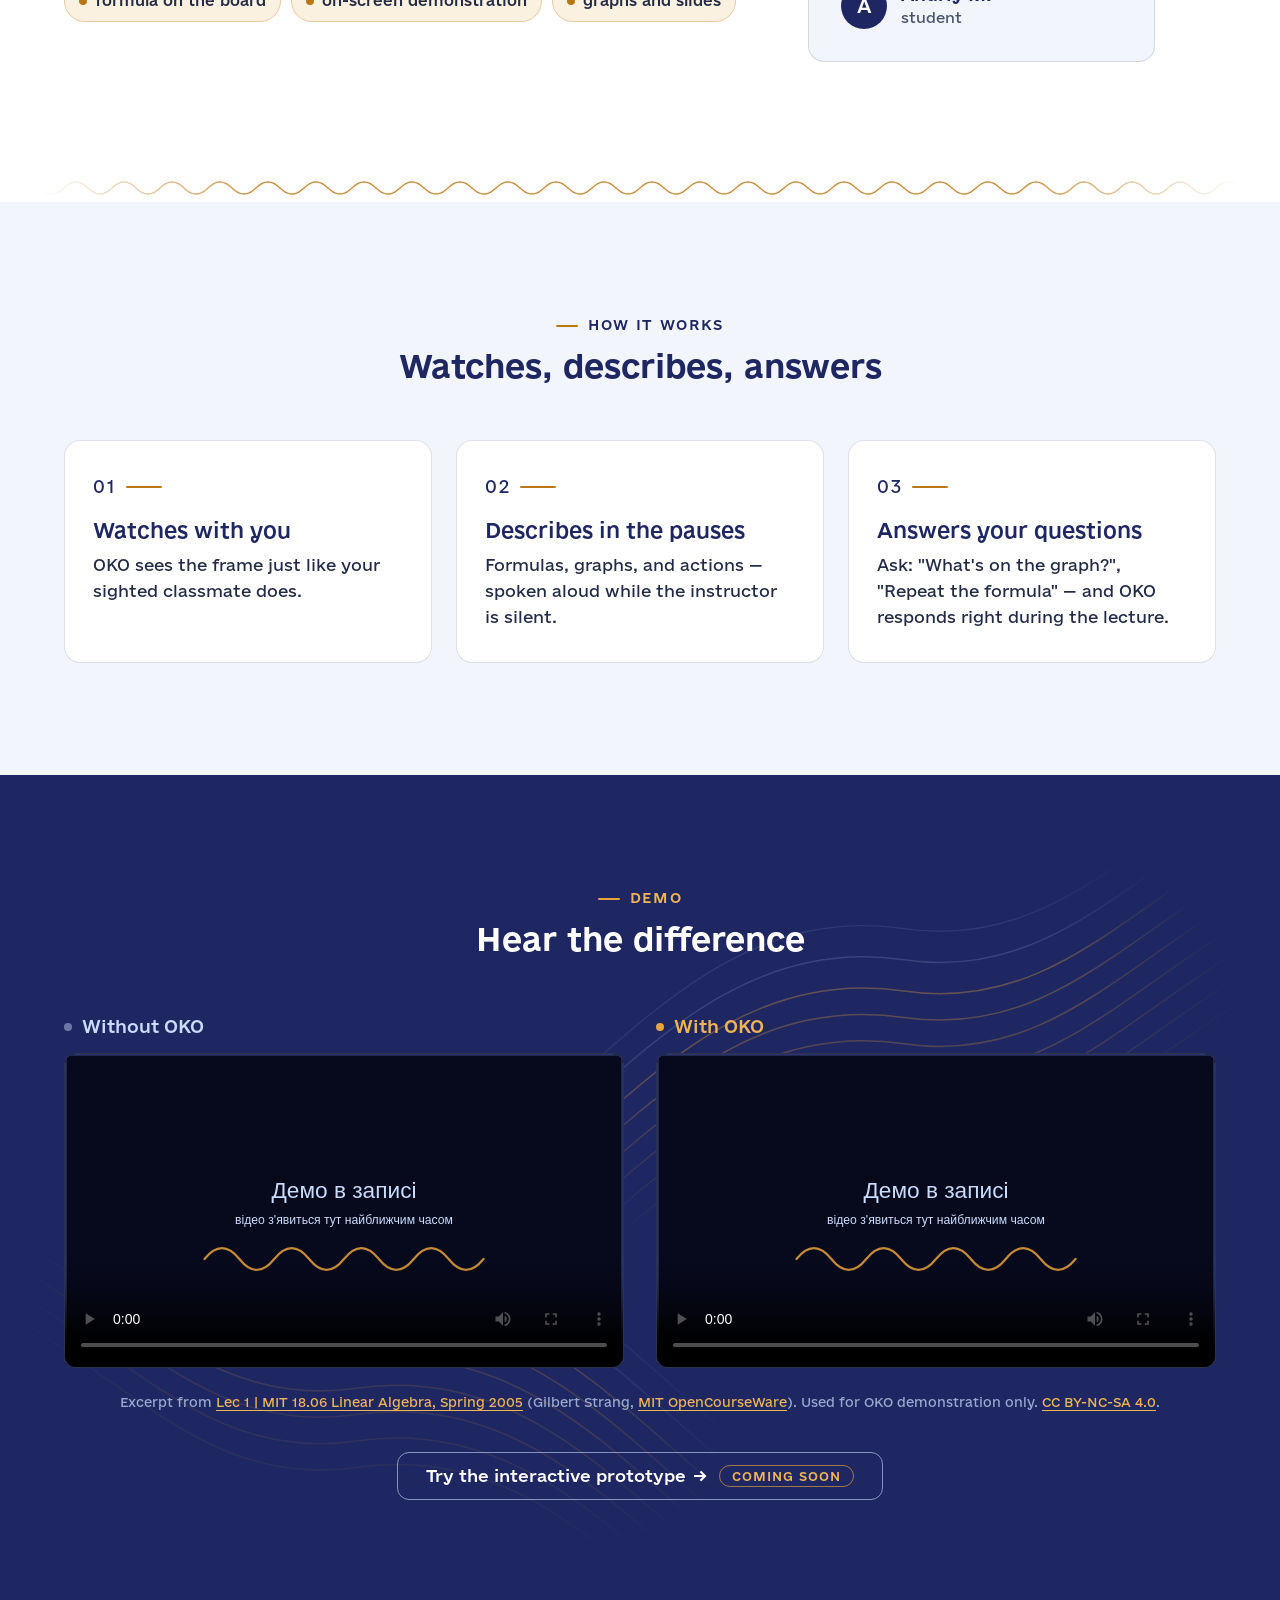
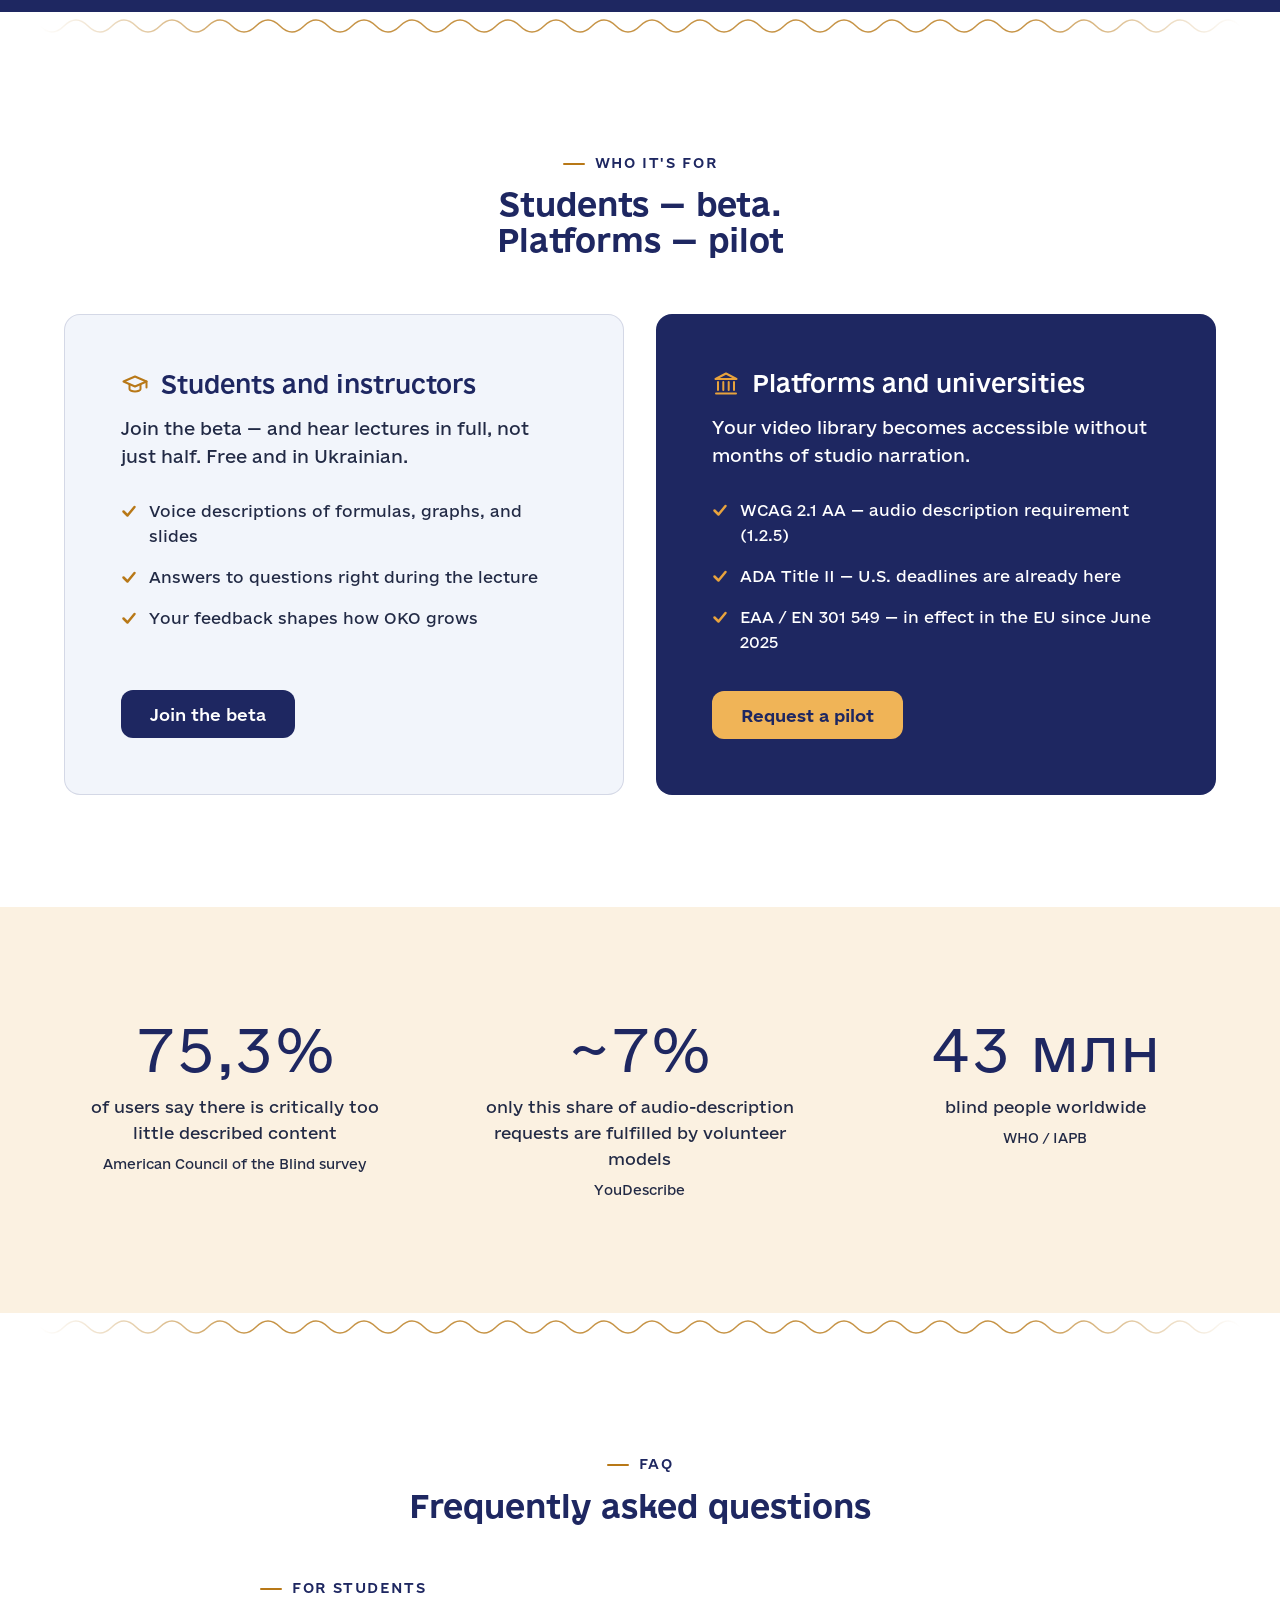
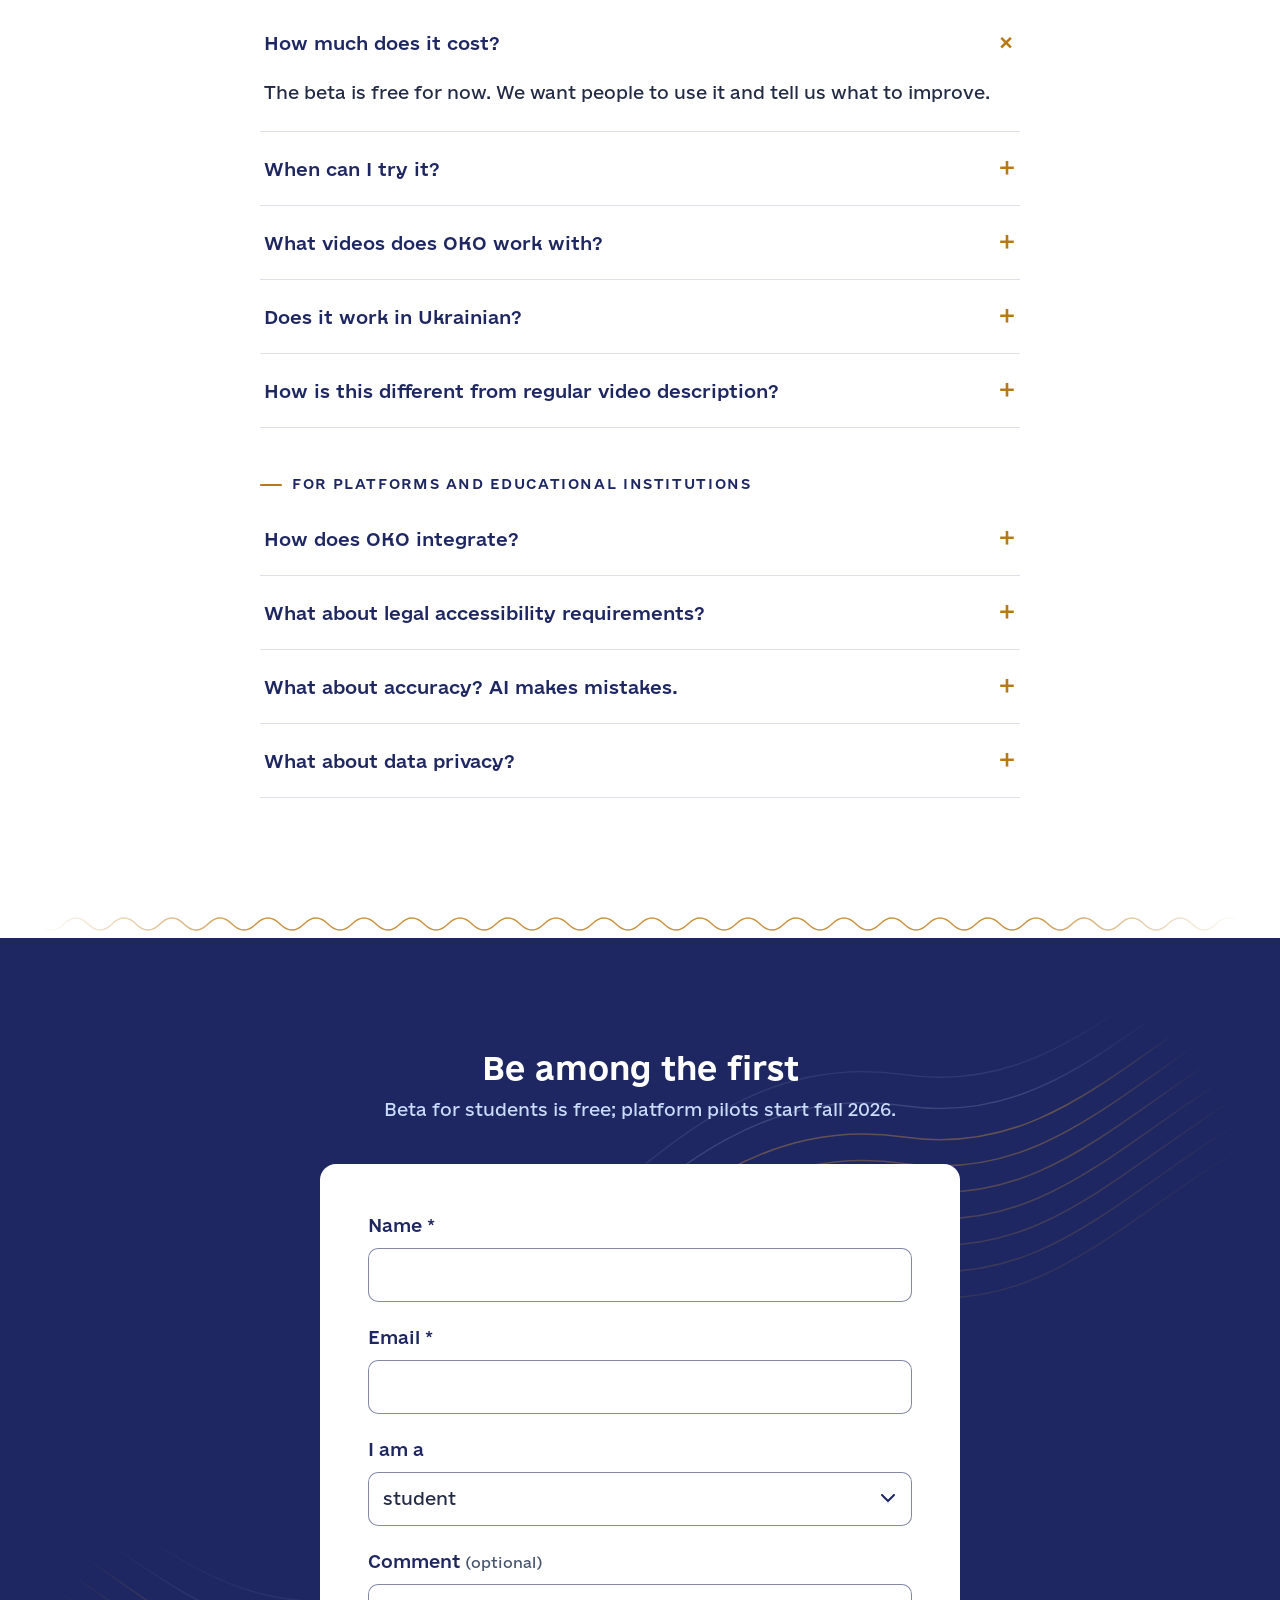
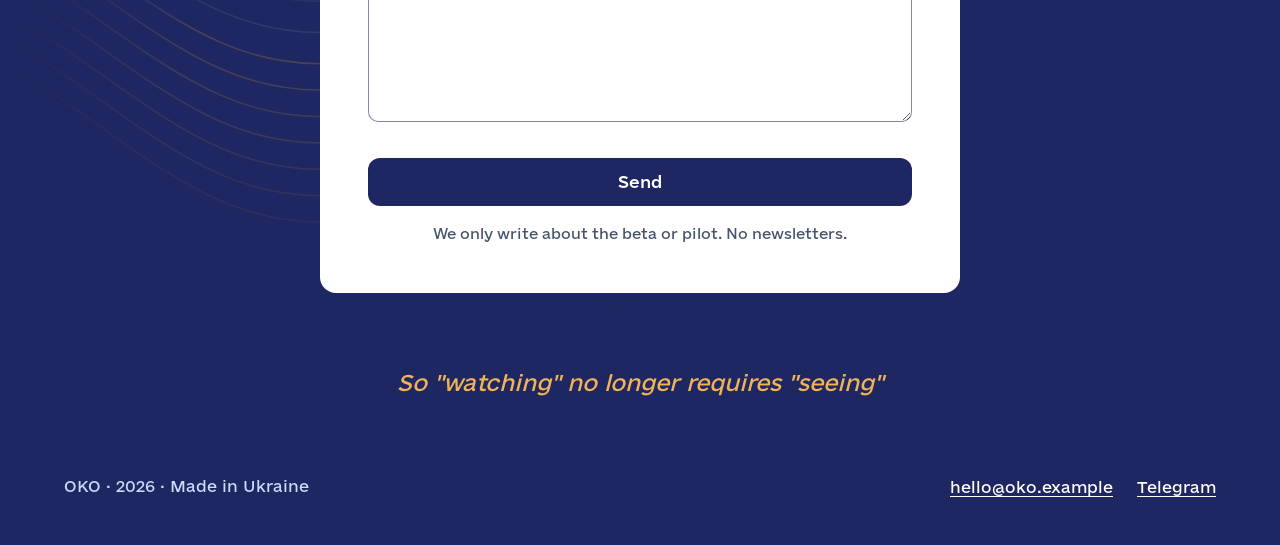
==== commit bce0ba01: "Add compressed demo videos, MIT attribution, and EN/UK i18n." ====
--- a/index.html
+++ b/index.html
@@ -1,14 +1,14 @@
 <!DOCTYPE html>
-<html lang="uk">
+<html lang="en">
 <head>
   <meta charset="UTF-8">
   <meta name="viewport" content="width=device-width, initial-scale=1">
-  <title>OKO — озвучує те, що на екрані</title>
-  <meta name="description" content="Незрячим і слабозорим студентам OKO голосом описує формули, схеми й усе, що показують у відео, — і відповідає на запитання просто під час лекції.">
+  <title>OKO — narrates what's on screen</title>
+  <meta name="description" content="For blind and low-vision students, OKO describes formulas, diagrams, and everything shown in video — and answers questions right during the lecture.">
   <meta name="theme-color" content="#1E2761">
-  <meta property="og:title" content="OKO — озвучує те, що на екрані">
-  <meta property="og:description" content="Незрячим і слабозорим студентам OKO голосом описує формули, схеми й усе, що показують у відео, — і відповідає на запитання просто під час лекції.">
-  <meta property="og:locale" content="uk_UA">
+  <meta property="og:title" content="OKO — narrates what's on screen">
+  <meta property="og:description" content="For blind and low-vision students, OKO describes formulas, diagrams, and everything shown in video — and answers questions right during the lecture.">
+  <meta property="og:locale" content="en_US">
   <link rel="icon" href="data:image/svg+xml,%3Csvg xmlns='http://www.w3.org/2000/svg' viewBox='0 0 32 32'%3E%3Crect width='32' height='32' rx='7' fill='%231E2761'/%3E%3Ccircle cx='16' cy='16' r='9' fill='none' stroke='%23E8A33D' stroke-width='2.5'/%3E%3Ccircle cx='16' cy='16' r='3.5' fill='%23E8A33D'/%3E%3C/svg%3E">
   <link rel="preload" href="assets/fonts/e-ukraine/e-UkraineHead-Bold.woff2" as="font" type="font/woff2" crossorigin>
   <link rel="preload" href="assets/fonts/e-ukraine/e-Ukraine-Regular.woff2" as="font" type="font/woff2" crossorigin>
@@ -16,7 +16,6 @@
   <link rel="stylesheet" href="assets/css/style.css">
   <noscript>
     <style>
-      /* без JS: показуємо репліки OKO одразу і навігацію на мобільному */
       .screen-captions p[hidden] { display: block; }
       .screen-hint, .btn-oko { display: none; }
       @media (max-width: 860px) {
@@ -29,12 +28,12 @@
 </head>
 <body id="top">
 
-  <a class="skip-link" href="#main">Перейти до змісту</a>
+  <a class="skip-link" href="#main" data-i18n="skip">Skip to content</a>
 
   <!-- ===================== Хедер (§5) ===================== -->
   <header class="site-header" data-header>
     <div class="container header-inner">
-      <a class="logo" href="#top" aria-label="OKO — на початок сторінки">
+      <a class="logo" href="#top" data-i18n-aria-label="logo_aria" aria-label="OKO — back to top">
         <svg class="logo-eye" width="28" height="28" viewBox="0 0 28 28" aria-hidden="true" focusable="false">
           <circle cx="14" cy="14" r="12" fill="none" stroke="currentColor" stroke-width="2.5"/>
           <circle cx="14" cy="14" r="4.5" fill="#B87817"/>
@@ -42,53 +41,59 @@
         <span class="logo-text">OKO</span>
       </a>
 
-      <nav class="site-nav" id="site-nav" aria-label="Основна навігація">
+      <nav class="site-nav" id="site-nav" data-i18n-aria-label="nav_aria" aria-label="Main navigation">
         <ul>
-          <li><a href="#how">Як працює</a></li>
-          <li><a href="#demo">Демо</a></li>
-          <li><a href="#platforms">Платформам</a></li>
-          <li><a href="#faq">FAQ</a></li>
+          <li><a href="#how" data-i18n="nav_how">How it works</a></li>
+          <li><a href="#demo" data-i18n="nav_demo">Demo</a></li>
+          <li><a href="#platforms" data-i18n="nav_platforms">For platforms</a></li>
+          <li><a href="#faq" data-i18n="nav_faq">FAQ</a></li>
         </ul>
-        <a class="btn btn-navy" href="#beta">Хочу в бету</a>
+
+        <div class="lang-switch" role="group" data-i18n-aria-label="lang_aria" aria-label="Language">
+          <button type="button" class="lang-switch-btn is-active" data-lang="en" aria-pressed="true">EN</button>
+          <button type="button" class="lang-switch-btn" data-lang="uk" aria-pressed="false">UA</button>
+        </div>
+
+        <a class="btn btn-navy" href="#beta" data-i18n="nav_beta">Join the beta</a>
       </nav>
 
       <button class="nav-toggle" type="button" data-nav-toggle aria-expanded="false" aria-controls="site-nav">
         <span class="nav-toggle-line" aria-hidden="true"></span>
         <span class="nav-toggle-line" aria-hidden="true"></span>
         <span class="nav-toggle-line" aria-hidden="true"></span>
-        <span class="visually-hidden">Меню</span>
+        <span class="visually-hidden" data-i18n="nav_menu">Menu</span>
       </button>
     </div>
   </header>
 
   <main id="main" tabindex="-1">
 
-    <!-- ===================== 6.1 Хіро: «Екран, якого не видно» (§4) ===================== -->
+    <!-- ===================== 6.1 Хіро ===================== -->
     <section class="hero waves-bg" aria-labelledby="hero-title">
       <div class="container">
 
         <div class="hero-copy">
-          <h1 id="hero-title">OKO озвучує те,<br>що на екрані</h1>
-          <p class="hero-sub">Незрячим і слабозорим студентам OKO голосом описує формули, схеми й усе, що показують у відео, — і відповідає на запитання просто під час лекції.</p>
+          <h1 id="hero-title" data-i18n-html="hero_title">OKO narrates what's<br>on screen</h1>
+          <p class="hero-sub" data-i18n="hero_sub">For blind and low-vision students, OKO describes formulas, diagrams, and everything shown in video — and answers questions right during the lecture.</p>
           <div class="hero-cta">
-            <a class="btn btn-gold" href="#beta">Хочу в бету</a>
-            <a class="btn btn-ghost" href="#pilot">Запит на пілот <span aria-hidden="true">→</span></a>
+            <a class="btn btn-gold" href="#beta" data-i18n="hero_beta">Join the beta</a>
+            <a class="btn btn-ghost" href="#pilot"><span data-i18n="hero_pilot">Request a pilot</span> <span aria-hidden="true">→</span></a>
           </div>
         </div>
 
         <div class="hero-player" data-player>
           <div class="player-top">
             <span class="player-dot" aria-hidden="true"></span>
-            <p class="player-title">Лекція 12. Другий закон Ньютона</p>
+            <p class="player-title" data-i18n="player_title">Lecture 12. Newton's second law</p>
           </div>
 
           <div class="player-screen">
             <div class="screen-stage">
-              <p class="screen-hint" data-screen-hint>Так виглядає лекція для незрячого студента</p>
+              <p class="screen-hint" data-screen-hint data-i18n="player_hint">This is what a lecture looks like for a blind student</p>
               <div class="screen-captions" data-captions aria-live="polite">
-                <p class="cap" data-caption hidden>«На дошці записано: F дорівнює m на a».</p>
-                <p class="cap" data-caption hidden>«Викладач малює графік — пряма з початку координат».</p>
-                <p class="cap cap-ask" data-caption hidden>«Хочеш детальніше про цю формулу? Просто спитай».</p>
+                <p class="cap" data-caption data-i18n="cap_1" hidden>«On the board it says: F equals m times a».</p>
+                <p class="cap" data-caption data-i18n="cap_2" hidden>«The instructor draws a graph — a straight line from the origin».</p>
+                <p class="cap cap-ask" data-caption data-i18n="cap_3" hidden>«Want more detail on this formula? Just ask».</p>
               </div>
             </div>
 
@@ -105,7 +110,7 @@
             </div>
 
             <button class="btn btn-gold btn-oko" type="button" data-oko-btn aria-pressed="false">
-              <span data-oko-label>Увімкнути OKO</span>
+              <span data-oko-label>Turn on OKO</span>
             </button>
           </div>
 
@@ -124,26 +129,25 @@
     <section class="section section-pain" id="problem" aria-labelledby="pain-title">
       <div class="container pain-grid">
         <div class="pain-copy">
-          <span class="eyebrow">Проблема</span>
-          <h2 id="pain-title">Пів лекції — це те, що видно на екрані</h2>
-          <p>Викладач пише формулу на дошці й каже «ось тут» — а на слух незрозуміло нічого. Скрінрідер прочитає кнопки платформи, але не те, що у відео. Тож ті пів лекції просто зникають.</p>
-          <ul class="chips" aria-label="Що лишається за кадром без опису">
-            <li class="chip">формула на дошці</li>
-            <li class="chip">демонстрація на екрані</li>
-            <li class="chip">графіки і слайди</li>
+          <span class="eyebrow" data-i18n="pain_eyebrow">Problem</span>
+          <h2 id="pain-title" data-i18n="pain_title">Half the lecture is what's visible on screen</h2>
+          <p data-i18n="pain_p">The instructor writes a formula on the board and says "right here" — but nothing makes sense by ear alone. A screen reader will read the platform buttons, not what's in the video. So half the lecture simply disappears.</p>
+          <ul class="chips" data-i18n-aria-label="pain_chips_aria" aria-label="What's left off-screen without description">
+            <li class="chip" data-i18n="chip_1">formula on the board</li>
+            <li class="chip" data-i18n="chip_2">on-screen demonstration</li>
+            <li class="chip" data-i18n="chip_3">graphs and slides</li>
           </ul>
         </div>
 
-        <!-- Цитата — драфт команди; замінити на реальну після discovery-інтерв'ю (§6.2 брифу) -->
         <figure class="pain-quote">
           <blockquote>
-            <p>Найгірше — коли викладач каже: «Як бачите на слайді…». Я не бачу. Прошу одногрупників переказати — і проходжу лекцію вдвічі довше за всіх.</p>
+            <p data-i18n="quote_p">The worst part is when the instructor says: "As you can see on the slide…" I can't see. I ask classmates to explain — and get through the lecture twice as slowly as everyone else.</p>
           </blockquote>
           <figcaption class="quote-author">
             <span class="quote-avatar" aria-hidden="true">А</span>
             <span>
-              <span class="quote-name">Андрій М.</span>
-              <span class="quote-role">студент</span>
+              <span class="quote-name" data-i18n="quote_name">Andriy M.</span>
+              <span class="quote-role" data-i18n="quote_role">student</span>
             </span>
           </figcaption>
         </figure>
@@ -156,24 +160,24 @@
     <section class="section tint section-how" id="how" aria-labelledby="how-title">
       <div class="container">
         <div class="section-head">
-          <span class="eyebrow">Як працює</span>
-          <h2 id="how-title">Дивиться, описує, відповідає</h2>
+          <span class="eyebrow" data-i18n="how_eyebrow">How it works</span>
+          <h2 id="how-title" data-i18n="how_title">Watches, describes, answers</h2>
         </div>
         <ol class="steps">
           <li class="step-card">
             <span class="step-num" aria-hidden="true">01</span>
-            <h3>Дивиться разом</h3>
-            <p>OKO бачить кадр так само, як твій зрячий одногрупник.</p>
+            <h3 data-i18n="step_1_title">Watches with you</h3>
+            <p data-i18n="step_1_p">OKO sees the frame just like your sighted classmate does.</p>
           </li>
           <li class="step-card">
             <span class="step-num" aria-hidden="true">02</span>
-            <h3>Описує в паузах</h3>
-            <p>Формули, графіки й дії — голосом, поки викладач мовчить.</p>
+            <h3 data-i18n="step_2_title">Describes in the pauses</h3>
+            <p data-i18n="step_2_p">Formulas, graphs, and actions — spoken aloud while the instructor is silent.</p>
           </li>
           <li class="step-card">
             <span class="step-num" aria-hidden="true">03</span>
-            <h3>Відповідає на запитання</h3>
-            <p>Спитай: «Що на графіку?», «Повтори формулу» — і OKO відповість просто під час лекції.</p>
+            <h3 data-i18n="step_3_title">Answers your questions</h3>
+            <p data-i18n="step_3_p">Ask: "What's on the graph?", "Repeat the formula" — and OKO responds right during the lecture.</p>
           </li>
         </ol>
       </div>
@@ -183,38 +187,34 @@
     <section class="section dark section-demo waves-bg" id="demo" aria-labelledby="demo-title">
       <div class="container">
         <div class="section-head">
-          <span class="eyebrow">Демо</span>
-          <h2 id="demo-title">Послухай різницю</h2>
+          <span class="eyebrow" data-i18n="demo_eyebrow">Demo</span>
+          <h2 id="demo-title" data-i18n="demo_title">Hear the difference</h2>
         </div>
 
         <div class="demo-grid">
           <figure class="demo-figure">
-            <figcaption>Без OKO</figcaption>
-            <!-- TODO: додати assets/video/oko-demo-original.mp4 (фрагмент лекції без опису) -->
+            <figcaption data-i18n="demo_without">Without OKO</figcaption>
             <video controls preload="metadata" poster="assets/img/demo-poster.svg">
               <source src="assets/video/oko-demo-original.mp4" type="video/mp4">
-              <!-- TODO: субтитри assets/video/oko-demo-original.vtt -->
-              <track kind="captions" src="assets/video/oko-demo-original.vtt" srclang="uk" label="Українська">
-              Ваш браузер не відтворює відео. Демо можна буде завантажити після запуску бети.
+              <span data-i18n="demo_video_fallback">Your browser doesn't support video playback.</span>
             </video>
           </figure>
 
           <figure class="demo-figure demo-figure--oko">
-            <figcaption>З OKO</figcaption>
-            <!-- TODO: додати assets/video/oko-demo.mp4 (той самий фрагмент з голосом OKO) -->
+            <figcaption data-i18n="demo_with">With OKO</figcaption>
             <video controls preload="metadata" poster="assets/img/demo-poster.svg">
               <source src="assets/video/oko-demo.mp4" type="video/mp4">
-              <!-- TODO: субтитри assets/video/oko-demo.vtt — ми сайт про доступність -->
-              <track kind="captions" src="assets/video/oko-demo.vtt" srclang="uk" label="Українська">
-              Ваш браузер не відтворює відео. Демо можна буде завантажити після запуску бети.
+              <span data-i18n="demo_video_fallback">Your browser doesn't support video playback.</span>
             </video>
           </figure>
         </div>
 
+        <p class="demo-credit" data-i18n-html="demo_credit">Excerpt from <a href="https://www.youtube.com/watch?v=ZK3O402wf1c&amp;t=710s">Lec 1 | MIT 18.06 Linear Algebra, Spring 2005</a> (Gilbert Strang, <a href="https://ocw.mit.edu/">MIT OpenCourseWare</a>). Used for OKO demonstration only. <a href="https://ocw.mit.edu/terms/">CC BY-NC-SA 4.0</a>.</p>
+
         <div class="demo-more">
           <a class="btn btn-ghost" href="demo/">
-            Спробувати інтерактивний прототип <span aria-hidden="true">→</span>
-            <span class="badge-soon">незабаром</span>
+            <span data-i18n="demo_proto">Try the interactive prototype</span> <span aria-hidden="true">→</span>
+            <span class="badge-soon" data-i18n="demo_soon">coming soon</span>
           </a>
         </div>
       </div>
@@ -226,8 +226,8 @@
     <section class="section section-audience" id="audience" aria-labelledby="audience-title">
       <div class="container">
         <div class="section-head">
-          <span class="eyebrow">Для кого</span>
-          <h2 id="audience-title">Студентам — бета.<br>Платформам — пілот</h2>
+          <span class="eyebrow" data-i18n="aud_eyebrow">Who it's for</span>
+          <h2 id="audience-title" data-i18n-html="aud_title">Students — beta.<br>Platforms — pilot</h2>
         </div>
 
         <div class="audience-grid">
@@ -238,15 +238,15 @@
                 <path d="M8.5 13.5v4.7c0 1.1 2.5 2.3 5.5 2.3s5.5-1.2 5.5-2.3v-4.7" fill="none" stroke="currentColor" stroke-width="2" stroke-linecap="round" stroke-linejoin="round"/>
                 <path d="M25.5 10.5v6" fill="none" stroke="currentColor" stroke-width="2" stroke-linecap="round"/>
               </svg>
-              Студентам і викладачам
+              <span data-i18n="aud_students_title">Students and instructors</span>
             </h3>
-            <p>Запишись у бету — і слухай лекції повністю, а не половину. Безкоштовно й українською.</p>
-            <ul class="benefits" aria-label="Що дає бета">
-              <li>Голосовий опис формул, графіків і слайдів</li>
-              <li>Відповіді на запитання просто під час лекції</li>
-              <li>Твій відгук вирішує, яким OKO виросте</li>
+            <p data-i18n="aud_students_p">Join the beta — and hear lectures in full, not just half. Free and in Ukrainian.</p>
+            <ul class="benefits" data-i18n-aria-label="aud_students_aria" aria-label="What the beta offers">
+              <li data-i18n="aud_students_1">Voice descriptions of formulas, graphs, and slides</li>
+              <li data-i18n="aud_students_2">Answers to questions right during the lecture</li>
+              <li data-i18n="aud_students_3">Your feedback shapes how OKO grows</li>
             </ul>
-            <a class="btn btn-navy" href="#beta">Хочу в бету</a>
+            <a class="btn btn-navy" href="#beta" data-i18n="nav_beta">Join the beta</a>
           </article>
 
           <article class="aud-card aud-card--platforms" id="platforms">
@@ -256,15 +256,15 @@
                 <path d="M6 12v8M11.3 12v8M16.7 12v8M22 12v8" fill="none" stroke="currentColor" stroke-width="2" stroke-linecap="round"/>
                 <path d="M4 23.5h20" fill="none" stroke="currentColor" stroke-width="2" stroke-linecap="round"/>
               </svg>
-              Платформам і вишам
+              <span data-i18n="aud_platforms_title">Platforms and universities</span>
             </h3>
-            <p>Ваша бібліотека відео стає доступною без місяців студійного опису.</p>
-            <ul class="benefits" aria-label="Стандарти доступності, які закриває OKO">
-              <li>WCAG 2.1 AA — вимога аудіодескрипції (1.2.5)</li>
-              <li>ADA Title II — дедлайни у США вже настали</li>
-              <li>EAA / EN 301 549 — діє в ЄС з червня 2025</li>
+            <p data-i18n="aud_platforms_p">Your video library becomes accessible without months of studio narration.</p>
+            <ul class="benefits" data-i18n-aria-label="aud_platforms_aria" aria-label="Accessibility standards OKO helps meet">
+              <li data-i18n="aud_platforms_1">WCAG 2.1 AA — audio description requirement (1.2.5)</li>
+              <li data-i18n="aud_platforms_2">ADA Title II — U.S. deadlines are already here</li>
+              <li data-i18n="aud_platforms_3">EAA / EN 301 549 — in effect in the EU since June 2025</li>
             </ul>
-            <a class="btn btn-gold" href="#pilot">Запит на пілот</a>
+            <a class="btn btn-gold" href="#pilot" data-i18n="hero_pilot">Request a pilot</a>
           </article>
         </div>
       </div>
@@ -273,22 +273,22 @@
     <!-- ===================== 6.6 Цифри ===================== -->
     <section class="section section-stats" aria-labelledby="stats-title">
       <div class="container">
-        <h2 id="stats-title" class="visually-hidden">Масштаб проблеми в цифрах</h2>
+        <h2 id="stats-title" class="visually-hidden" data-i18n="stats_title">Scale of the problem in numbers</h2>
         <ul class="stats-grid">
           <li class="stat">
             <span class="stat-value">75,3%</span>
-            <p class="stat-text">користувачів кажуть, що описаного контенту критично мало</p>
-            <p class="stat-src">Опитування American Council of the Blind</p>
+            <p class="stat-text" data-i18n="stat_1_text">of users say there is critically too little described content</p>
+            <p class="stat-src" data-i18n="stat_1_src">American Council of the Blind survey</p>
           </li>
           <li class="stat">
             <span class="stat-value">~7%</span>
-            <p class="stat-text">лише стільки запитів на аудіоопис виконує волонтерська модель</p>
-            <p class="stat-src">YouDescribe</p>
+            <p class="stat-text" data-i18n="stat_2_text">only this share of audio-description requests are fulfilled by volunteer models</p>
+            <p class="stat-src" data-i18n="stat_2_src">YouDescribe</p>
           </li>
           <li class="stat">
             <span class="stat-value">43 млн</span>
-            <p class="stat-text">незрячих людей у світі</p>
-            <p class="stat-src">ВООЗ / IAPB</p>
+            <p class="stat-text" data-i18n="stat_3_text">blind people worldwide</p>
+            <p class="stat-src" data-i18n="stat_3_src">WHO / IAPB</p>
           </li>
         </ul>
       </div>
@@ -300,66 +300,66 @@
     <section class="section section-faq" id="faq" aria-labelledby="faq-title">
       <div class="container">
         <div class="section-head">
-          <span class="eyebrow">FAQ</span>
-          <h2 id="faq-title">Часті запитання</h2>
+          <span class="eyebrow" data-i18n="faq_eyebrow">FAQ</span>
+          <h2 id="faq-title" data-i18n="faq_title">Frequently asked questions</h2>
         </div>
 
         <div class="faq-list">
-          <h3 class="faq-group-title">Для студентів</h3>
+          <h3 class="faq-group-title" data-i18n="faq_students">For students</h3>
           <details class="faq-item" open>
-            <summary>Скільки коштує?</summary>
-            <div class="faq-body">
-              <p>Зараз бета — безкоштовно. Хочемо, щоб нею користувалися й підказували, що покращити.</p>
-            </div>
-          </details>
-          <details class="faq-item">
-            <summary>Коли можна спробувати?</summary>
-            <div class="faq-body">
-              <p>Запускаємо перші бети восени 2026. Залиш пошту — напишемо, щойно відкриємо доступ.</p>
-            </div>
-          </details>
-          <details class="faq-item">
-            <summary>З якими відео працює OKO?</summary>
-            <div class="faq-body">
-              <p>З лекціями, туторіалами, записами вебінарів — будь-яким навчальним відео, де важливо бачити екран.</p>
-            </div>
-          </details>
-          <details class="faq-item">
-            <summary>Це працює українською?</summary>
-            <div class="faq-body">
-              <p>Так. Ми починаємо саме з української — бо тут таких інструментів досі не було.</p>
-            </div>
-          </details>
-          <details class="faq-item">
-            <summary>Чим це відрізняється від звичайного опису відео?</summary>
-            <div class="faq-body">
-              <p>Звичайний опис — це записана доріжка, однакова для всіх. OKO дивиться відео разом з тобою: описує в паузах, підлаштовує темп і відповідає на твої запитання прямо під час перегляду.</p>
-            </div>
-          </details>
-
-          <h3 class="faq-group-title">Для платформ і закладів освіти</h3>
-          <details class="faq-item">
-            <summary>Як OKO вбудовується?</summary>
-            <div class="faq-body">
-              <p>Це плагін у ваш відеоплеєр. Не треба переробляти відео чи завантажувати щось наперед — OKO працює поверх бібліотеки, яка вже є.</p>
-            </div>
-          </details>
-          <details class="faq-item">
-            <summary>Що з доступністю за законом?</summary>
-            <div class="faq-body">
-              <p>OKO закриває вимогу аудіодескрипції у WCAG 2.1 (критерій 1.2.5). Це прямо стосується ADA у США (дедлайни вже настали) та European Accessibility Act у ЄС (діє з 2025).</p>
-            </div>
-          </details>
-          <details class="faq-item">
-            <summary>А точність? AI же помиляється.</summary>
-            <div class="faq-body">
-              <p>Для звичайних лекцій AI справляється. Для критичного контенту — іспитів, складних формул — є режим з перевіркою людиною.</p>
-            </div>
-          </details>
-          <details class="faq-item">
-            <summary>Що з приватністю даних?</summary>
-            <div class="faq-body">
-              <p>Відео й дані студентів обробляються в межах вашої платформи. Проєктуємо під вимоги GDPR і FERPA з першого дня.</p>
+            <summary data-i18n="faq_q_cost">How much does it cost?</summary>
+            <div class="faq-body">
+              <p data-i18n="faq_a_cost">The beta is free for now. We want people to use it and tell us what to improve.</p>
+            </div>
+          </details>
+          <details class="faq-item">
+            <summary data-i18n="faq_q_when">When can I try it?</summary>
+            <div class="faq-body">
+              <p data-i18n="faq_a_when">We're launching the first betas in fall 2026. Leave your email — we'll write as soon as access opens.</p>
+            </div>
+          </details>
+          <details class="faq-item">
+            <summary data-i18n="faq_q_video">What videos does OKO work with?</summary>
+            <div class="faq-body">
+              <p data-i18n="faq_a_video">Lectures, tutorials, webinar recordings — any educational video where seeing the screen matters.</p>
+            </div>
+          </details>
+          <details class="faq-item">
+            <summary data-i18n="faq_q_uk">Does it work in Ukrainian?</summary>
+            <div class="faq-body">
+              <p data-i18n="faq_a_uk">Yes. We're starting with Ukrainian — because tools like this didn't exist here yet.</p>
+            </div>
+          </details>
+          <details class="faq-item">
+            <summary data-i18n="faq_q_diff">How is this different from regular video description?</summary>
+            <div class="faq-body">
+              <p data-i18n="faq_a_diff">Regular description is a recorded track, the same for everyone. OKO watches the video with you: describes in pauses, adapts pace, and answers your questions right while you watch.</p>
+            </div>
+          </details>
+
+          <h3 class="faq-group-title" data-i18n="faq_platforms">For platforms and educational institutions</h3>
+          <details class="faq-item">
+            <summary data-i18n="faq_q_embed">How does OKO integrate?</summary>
+            <div class="faq-body">
+              <p data-i18n="faq_a_embed">It's a plugin in your video player. No need to rework videos or upload anything upfront — OKO works on top of the library you already have.</p>
+            </div>
+          </details>
+          <details class="faq-item">
+            <summary data-i18n="faq_q_law">What about legal accessibility requirements?</summary>
+            <div class="faq-body">
+              <p data-i18n="faq_a_law">OKO meets the audio description requirement in WCAG 2.1 (criterion 1.2.5). That directly relates to ADA in the U.S. (deadlines already passed) and the European Accessibility Act in the EU (effective since 2025).</p>
+            </div>
+          </details>
+          <details class="faq-item">
+            <summary data-i18n="faq_q_accuracy">What about accuracy? AI makes mistakes.</summary>
+            <div class="faq-body">
+              <p data-i18n="faq_a_accuracy">For regular lectures, AI handles it well. For critical content — exams, complex formulas — there's a human-reviewed mode.</p>
+            </div>
+          </details>
+          <details class="faq-item">
+            <summary data-i18n="faq_q_privacy">What about data privacy?</summary>
+            <div class="faq-body">
+              <p data-i18n="faq_a_privacy">Video and student data are processed within your platform. We're designing for GDPR and FERPA requirements from day one.</p>
             </div>
           </details>
         </div>
@@ -370,47 +370,45 @@
 
     <!-- ===================== 6.8 Форма ===================== -->
     <section class="section dark section-form waves-bg" id="join" aria-labelledby="join-title">
-      <!-- якорі для CTA: хеш передає роль у select (#beta / #pilot) -->
       <span id="beta"></span>
       <span id="pilot"></span>
       <div class="container">
         <div class="section-head">
-          <h2 id="join-title">Приєднуйся першим</h2>
-          <p class="section-sub">Бета для студентів безкоштовна, пілоти для платформ — з осені 2026-го.</p>
-        </div>
-
-        <!-- TODO: Formspree — замінити action="#" на https://formspree.io/f/XXXX -->
+          <h2 id="join-title" data-i18n="join_title">Be among the first</h2>
+          <p class="section-sub" data-i18n="join_sub">Beta for students is free; platform pilots start fall 2026.</p>
+        </div>
+
         <form class="lead-form form-card" data-lead-form action="#" method="POST">
           <div class="field">
-            <label for="lead-name">Ім'я <span aria-hidden="true">*</span></label>
+            <label for="lead-name"><span data-i18n="form_name">Name</span> <span aria-hidden="true">*</span></label>
             <input id="lead-name" name="name" type="text" autocomplete="name" required aria-describedby="err-lead-name">
             <p class="field-error" id="err-lead-name" hidden></p>
           </div>
 
           <div class="field">
-            <label for="lead-email">Email <span aria-hidden="true">*</span></label>
+            <label for="lead-email"><span data-i18n="form_email">Email</span> <span aria-hidden="true">*</span></label>
             <input id="lead-email" name="email" type="email" autocomplete="email" required aria-describedby="err-lead-email">
             <p class="field-error" id="err-lead-email" hidden></p>
           </div>
 
           <div class="field">
-            <label for="lead-role">Я —</label>
+            <label for="lead-role" data-i18n="form_role">I am a</label>
             <select id="lead-role" name="role" data-role-select>
-              <option value="student">студент</option>
-              <option value="teacher">викладач</option>
-              <option value="platform">платформа або виш</option>
-              <option value="other">інше</option>
+              <option value="student" data-i18n="form_role_student">student</option>
+              <option value="teacher" data-i18n="form_role_teacher">instructor</option>
+              <option value="platform" data-i18n="form_role_platform">platform or university</option>
+              <option value="other" data-i18n="form_role_other">other</option>
             </select>
           </div>
 
           <div class="field">
-            <label for="lead-message">Коментар <span class="label-optional">(необов'язково)</span></label>
+            <label for="lead-message"><span data-i18n="form_message">Comment</span> <span class="label-optional" data-i18n="form_optional">(optional)</span></label>
             <textarea id="lead-message" name="message" rows="4"></textarea>
           </div>
 
-          <button class="btn btn-navy btn-submit" type="submit">Надіслати</button>
-
-          <p class="form-note">Пишемо тільки у справі бети чи пілота. Жодних розсилок.</p>
+          <button class="btn btn-navy btn-submit" type="submit" data-i18n="form_submit">Send</button>
+
+          <p class="form-note" data-i18n="form_note">We only write about the beta or pilot. No newsletters.</p>
           <p class="form-status" data-form-status role="status" aria-live="polite"></p>
         </form>
       </div>
@@ -421,11 +419,10 @@
   <!-- ===================== 6.9 Футер ===================== -->
   <footer class="site-footer">
     <div class="container">
-      <p class="footer-slogan">Щоб «дивитися» перестало вимагати «бачити»</p>
+      <p class="footer-slogan" data-i18n="footer_slogan">So "watching" no longer requires "seeing"</p>
       <div class="footer-bottom">
-        <p class="footer-meta">OKO · 2026 · Створено в Україні</p>
+        <p class="footer-meta" data-i18n="footer_meta">OKO · 2026 · Made in Ukraine</p>
         <ul class="footer-contacts">
-          <!-- TODO: реальний email команди і лінк на Telegram -->
           <li><a href="mailto:hello@oko.example">hello@oko.example</a></li>
           <li><a href="#">Telegram</a></li>
         </ul>
@@ -433,6 +430,7 @@
     </div>
   </footer>
 
+  <script src="assets/js/i18n.js" defer></script>
   <script src="assets/js/main.js" defer></script>
 </body>
 </html>
--- a/assets/css/style.css
+++ b/assets/css/style.css
@@ -314,7 +314,7 @@
   letter-spacing: .05em;
 }
 
-.site-nav { display: flex; align-items: center; gap: 32px; }
+.site-nav { display: flex; align-items: center; gap: 24px; }
 .site-nav ul {
   display: flex;
   gap: 28px;
@@ -330,6 +330,42 @@
 }
 .site-nav ul a:hover { color: var(--navy-900); text-decoration: underline; text-underline-offset: 6px; text-decoration-color: var(--gold-600); text-decoration-thickness: 2px; }
 .site-nav .btn { min-height: 44px; padding: 10px 22px; }
+
+/* перемикач мови — сегментований контрол у стилі сайту */
+.lang-switch {
+  display: inline-flex;
+  align-items: center;
+  gap: 2px;
+  padding: 3px;
+  border: var(--border-light);
+  border-radius: 999px;
+  background: var(--tint);
+  flex: none;
+}
+.lang-switch-btn {
+  min-height: 34px;
+  padding: 6px 14px;
+  border: 0;
+  border-radius: 999px;
+  background: transparent;
+  font-family: var(--font-text);
+  font-size: .78rem;
+  font-weight: 500;
+  letter-spacing: .08em;
+  text-transform: uppercase;
+  color: var(--muted);
+  cursor: pointer;
+  transition: background-color .2s, color .2s;
+}
+.lang-switch-btn:hover { color: var(--navy-900); }
+.lang-switch-btn.is-active {
+  background: var(--navy-900);
+  color: var(--white);
+}
+.lang-switch-btn:focus-visible {
+  outline: 3px solid var(--focus-ring);
+  outline-offset: 2px;
+}
 
 /* бургер */
 .nav-toggle {
@@ -379,6 +415,7 @@
     gap: 28px;
   }
   body.menu-open .site-nav ul a { font-size: 1.35rem; font-family: var(--font-head); }
+  body.menu-open .lang-switch { margin-top: 8px; }
 }
 
 /* ---------- 6. Хіро «Екран, якого не видно» (§4) ---------- */
@@ -759,6 +796,19 @@
   background: var(--screen-black);
   object-fit: cover;
 }
+.demo-credit {
+  margin: -24px 0 40px;
+  font-size: .78rem;
+  line-height: 1.55;
+  color: rgba(202, 220, 252, .72);
+  text-align: center;
+}
+.demo-credit a {
+  color: var(--gold-300);
+  text-decoration: underline;
+  text-underline-offset: 3px;
+}
+.demo-credit a:hover { text-decoration-thickness: 2px; }
 .demo-more { display: flex; justify-content: center; }
 .badge-soon {
   font-size: .75rem;
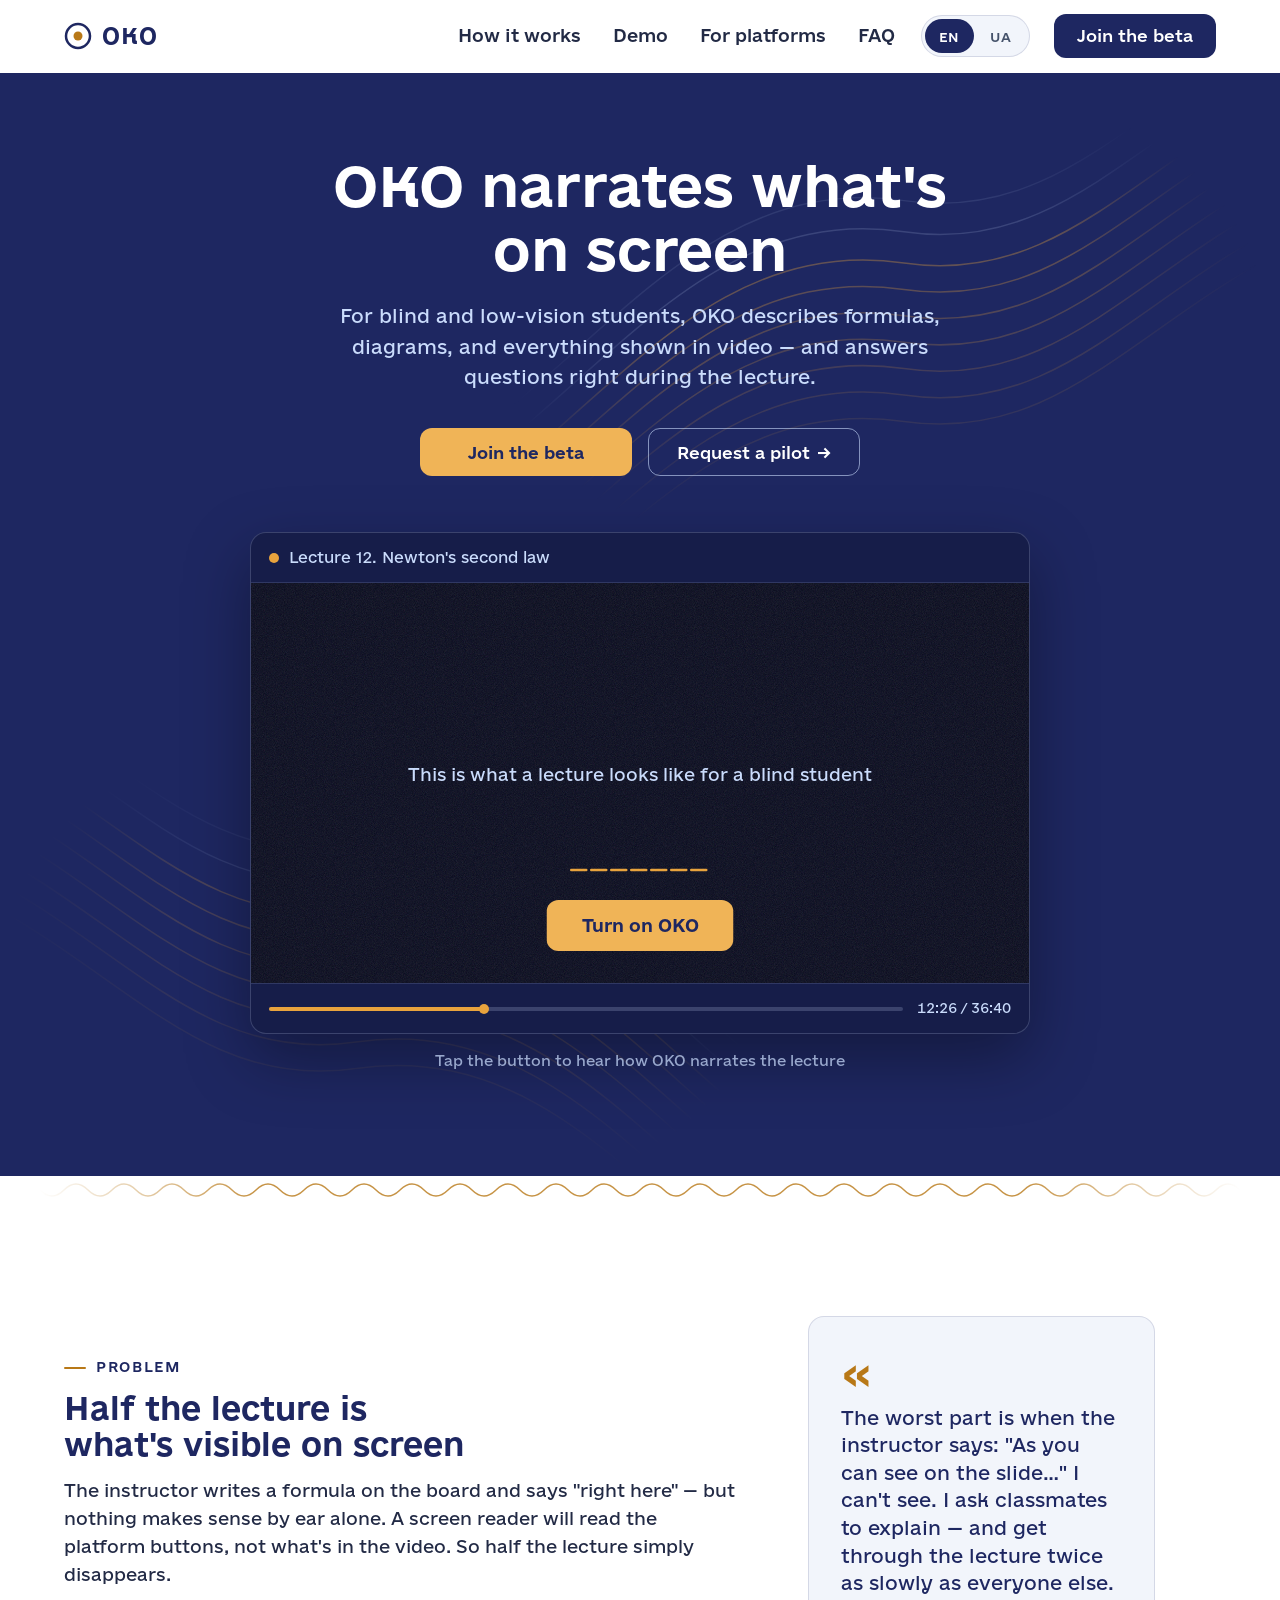
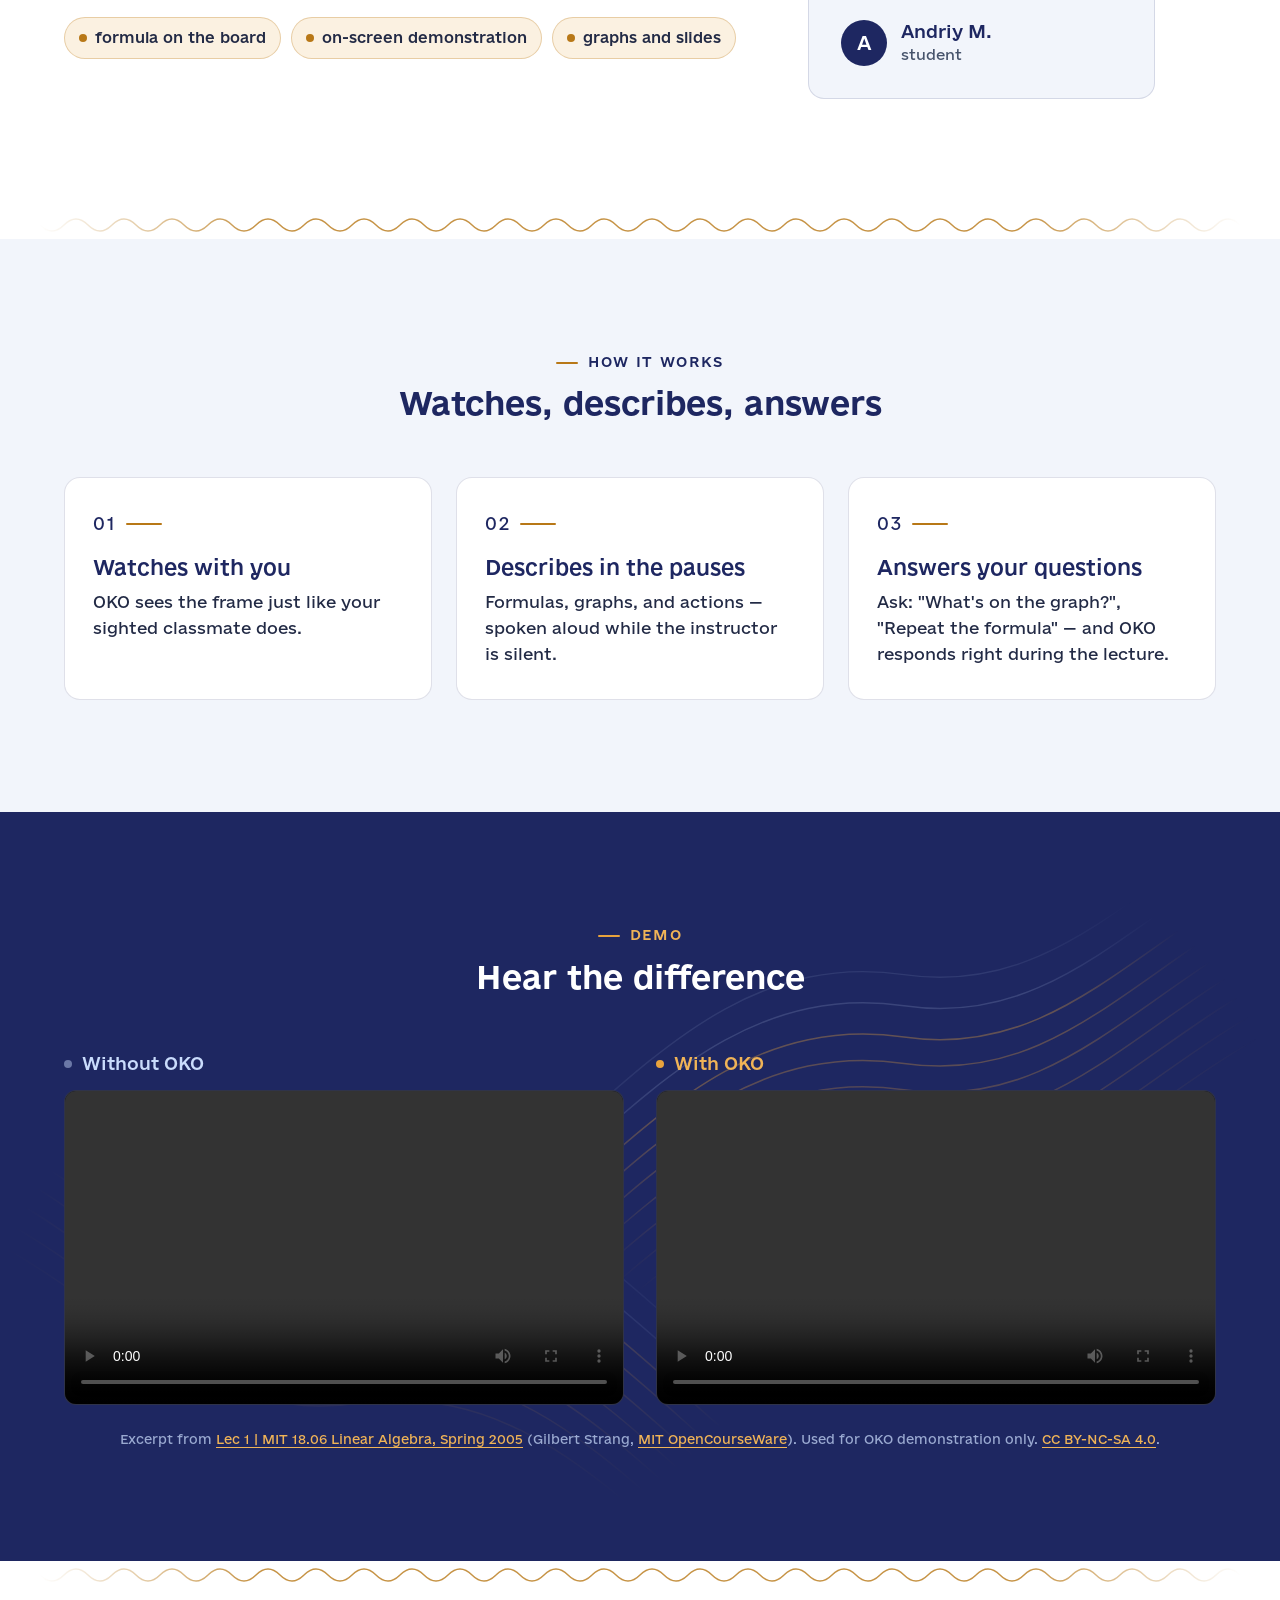
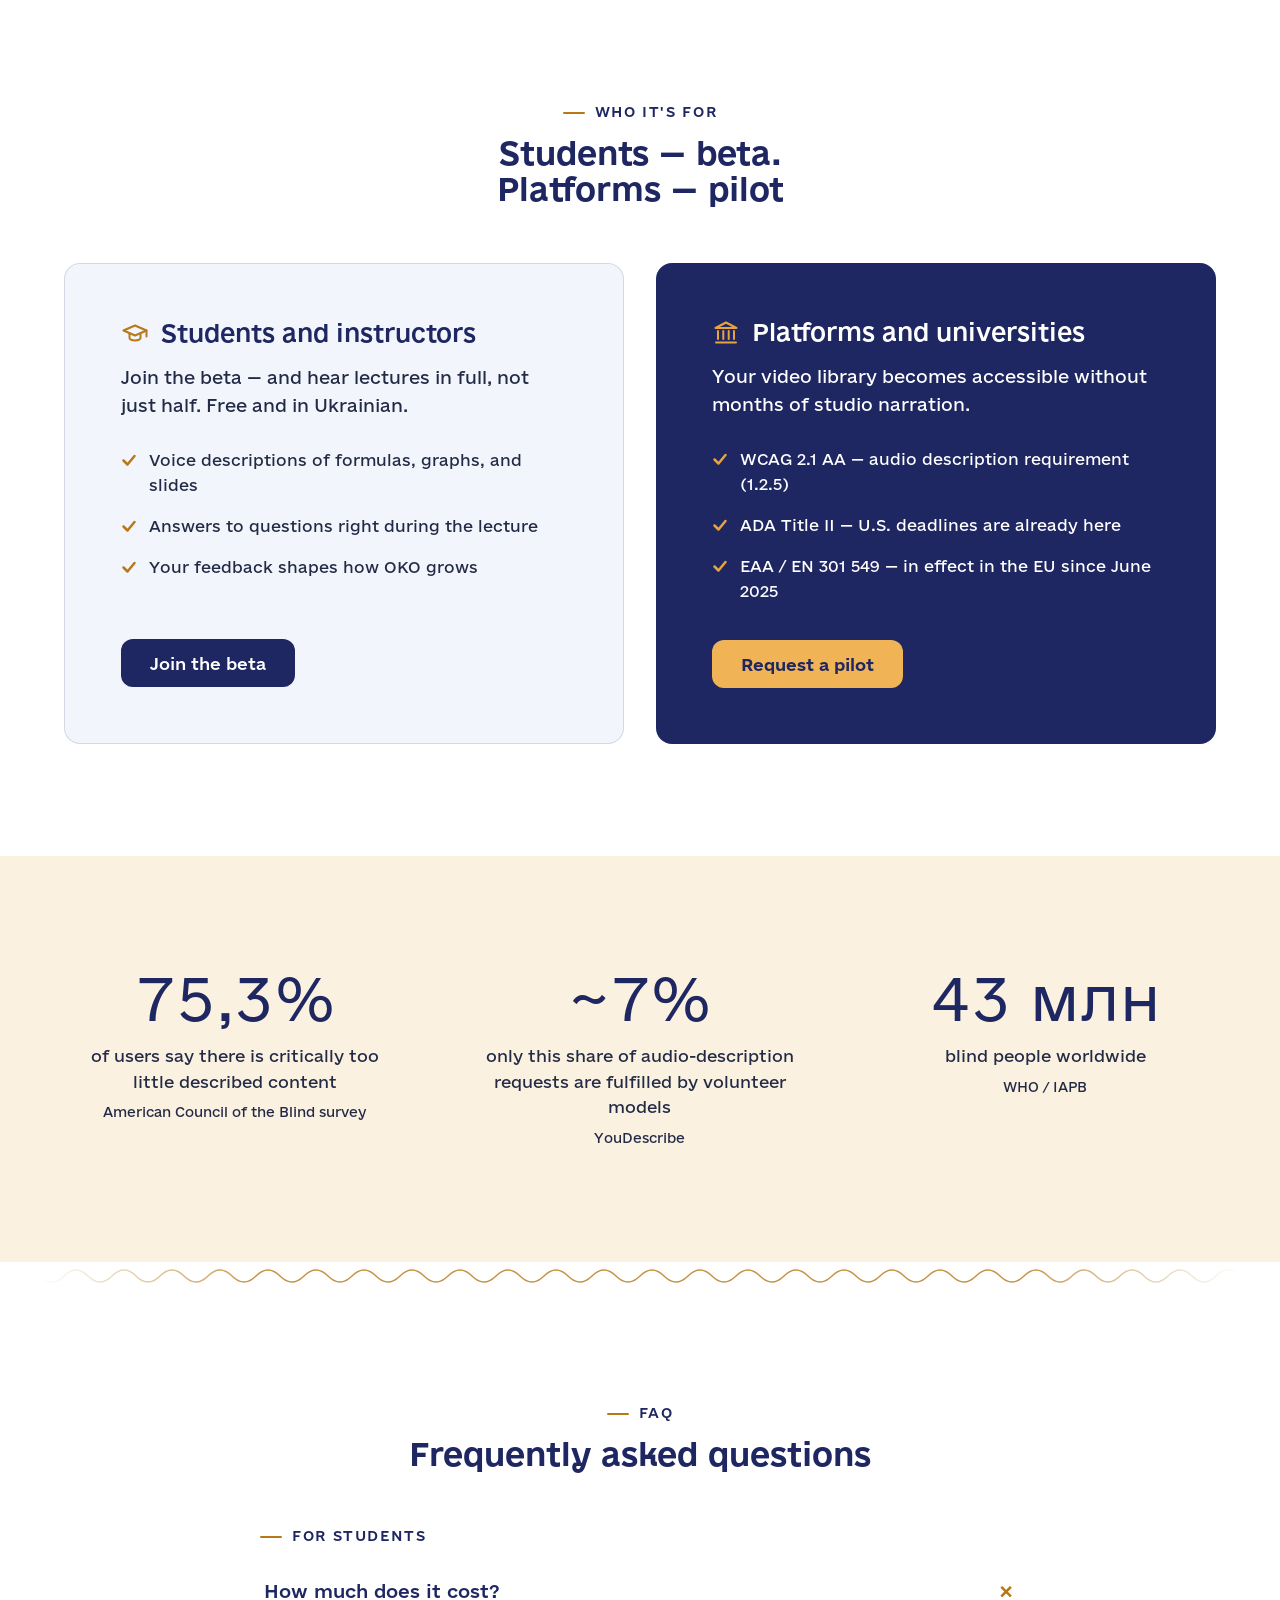
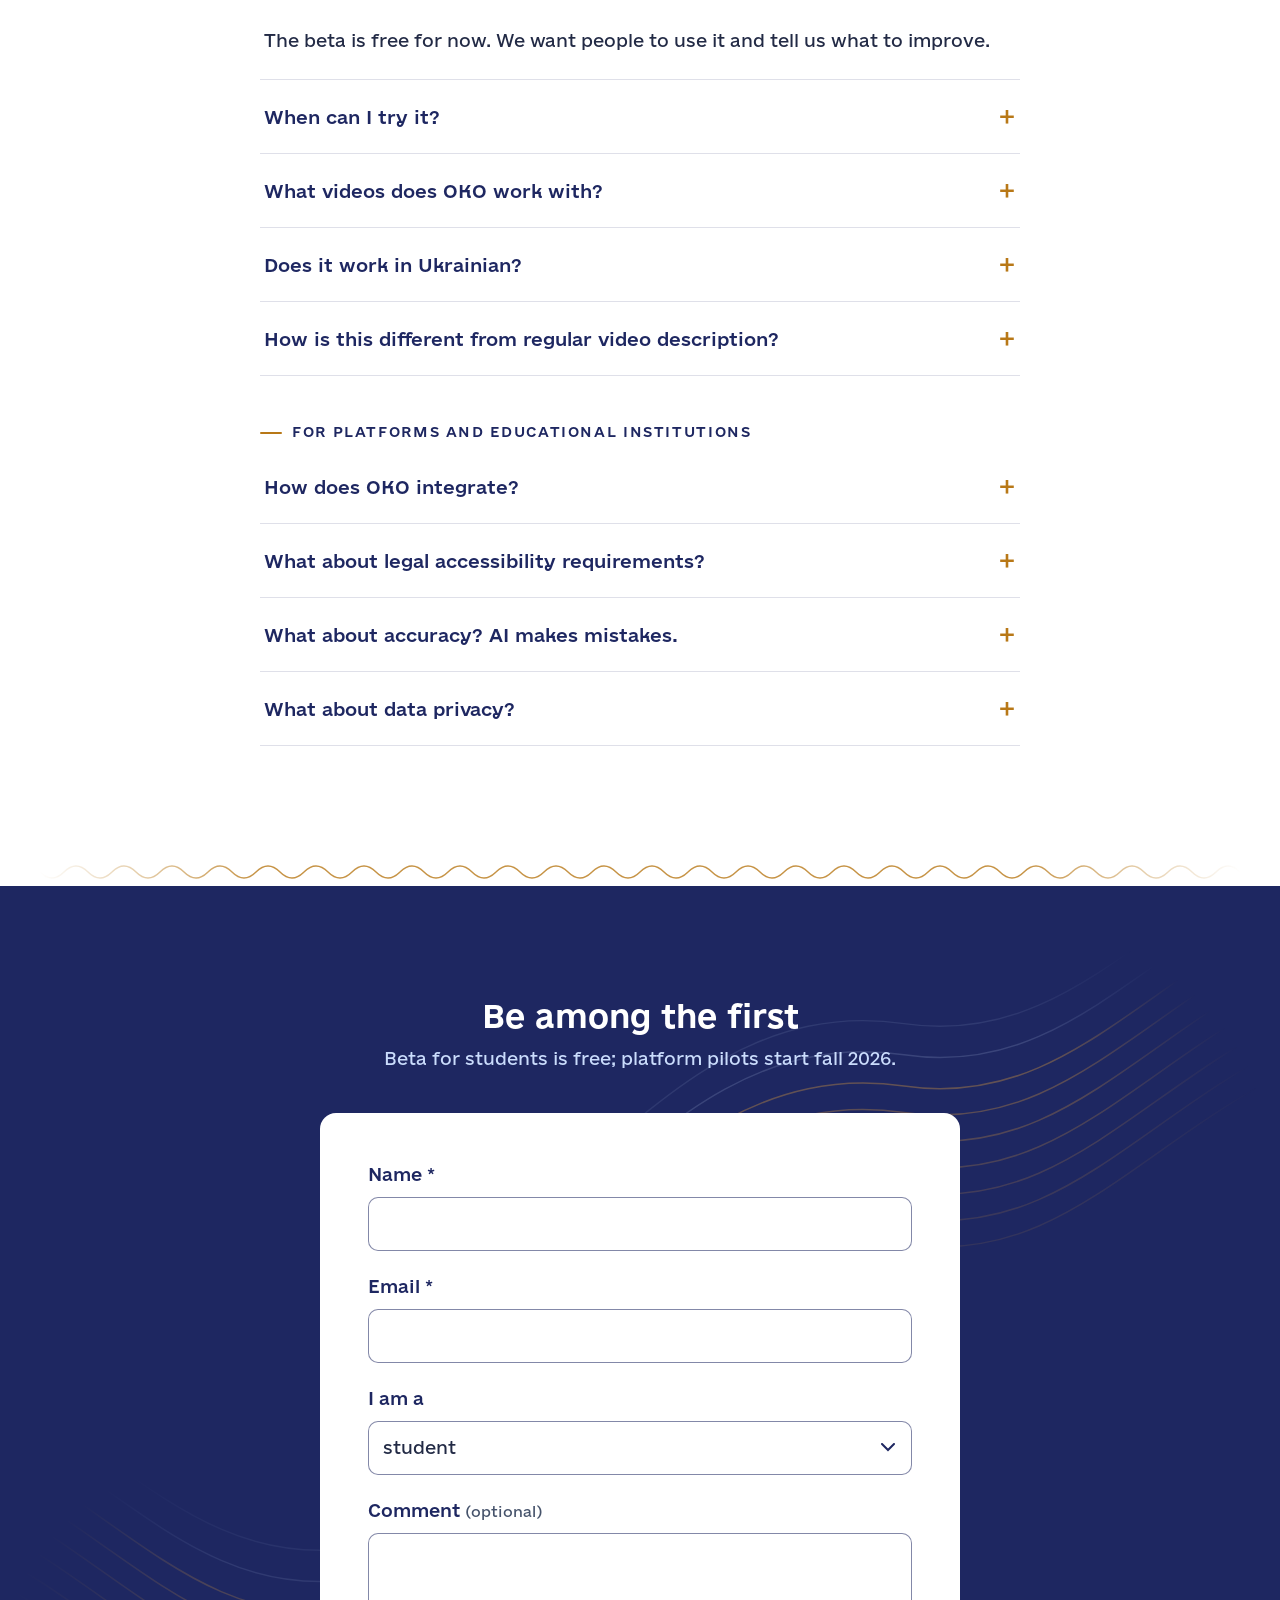
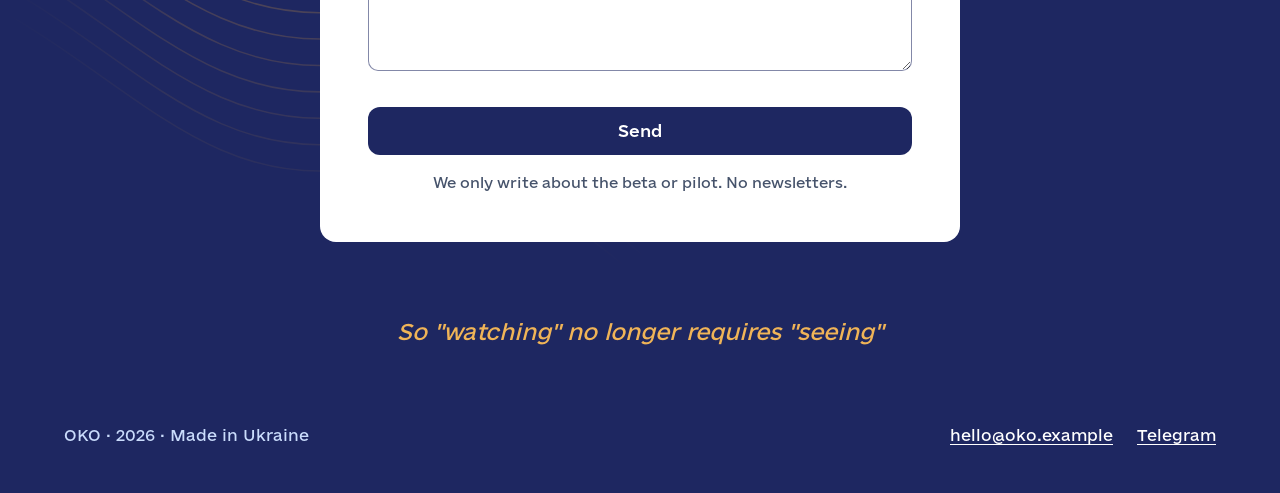
==== commit 9eea14fb: "Connect Formspree lead form and ship landing-only beta site. Wire the beta signup form to Formspree " ====
--- a/index.html
+++ b/index.html
@@ -16,7 +16,6 @@
   <link rel="stylesheet" href="assets/css/style.css">
   <noscript>
     <style>
-      .screen-captions p[hidden] { display: block; }
       .screen-hint, .btn-oko { display: none; }
       @media (max-width: 860px) {
         .site-nav { display: flex !important; position: static !important; flex-direction: row !important; flex-wrap: wrap; }
@@ -82,6 +81,7 @@
         </div>
 
         <div class="hero-player" data-player>
+          <audio class="visually-hidden" data-hero-audio preload="metadata" aria-hidden="true"></audio>
           <div class="player-top">
             <span class="player-dot" aria-hidden="true"></span>
             <p class="player-title" data-i18n="player_title">Lecture 12. Newton's second law</p>
@@ -90,11 +90,6 @@
           <div class="player-screen">
             <div class="screen-stage">
               <p class="screen-hint" data-screen-hint data-i18n="player_hint">This is what a lecture looks like for a blind student</p>
-              <div class="screen-captions" data-captions aria-live="polite">
-                <p class="cap" data-caption data-i18n="cap_1" hidden>«On the board it says: F equals m times a».</p>
-                <p class="cap" data-caption data-i18n="cap_2" hidden>«The instructor draws a graph — a straight line from the origin».</p>
-                <p class="cap cap-ask" data-caption data-i18n="cap_3" hidden>«Want more detail on this formula? Just ask».</p>
-              </div>
             </div>
 
             <div class="screen-wave">
@@ -110,15 +105,27 @@
             </div>
 
             <button class="btn btn-gold btn-oko" type="button" data-oko-btn aria-pressed="false">
+              <span class="oko-btn-icon" data-oko-icon-play aria-hidden="true">
+                <svg width="14" height="14" viewBox="0 0 14 14" focusable="false">
+                  <path d="M3.5 2.2v9.6L11.8 7 3.5 2.2z" fill="currentColor"/>
+                </svg>
+              </span>
+              <span class="oko-btn-icon" data-oko-icon-pause aria-hidden="true">
+                <svg width="14" height="14" viewBox="0 0 14 14" focusable="false">
+                  <path d="M3.2 2.5h2.4v9H3.2zm5.2 0h2.4v9H8.4z" fill="currentColor"/>
+                </svg>
+              </span>
               <span data-oko-label>Turn on OKO</span>
             </button>
           </div>
 
           <div class="player-bottom" aria-hidden="true">
-            <div class="player-timeline"><span class="timeline-fill" style="width:34%"></span></div>
-            <span class="player-time">12:26 / 36:40</span>
-          </div>
-        </div>
+            <div class="player-timeline"><span class="timeline-fill" data-timeline-fill style="width:34%"></span></div>
+            <span class="player-time" data-player-time>12:26 / 36:40</span>
+          </div>
+        </div>
+
+        <p class="hero-player-try" data-i18n="player_try">Tap the button to hear how OKO narrates the lecture</p>
 
       </div>
     </section>
@@ -194,7 +201,7 @@
         <div class="demo-grid">
           <figure class="demo-figure">
             <figcaption data-i18n="demo_without">Without OKO</figcaption>
-            <video controls preload="metadata" poster="assets/img/demo-poster.svg">
+            <video controls preload="metadata">
               <source src="assets/video/oko-demo-original.mp4" type="video/mp4">
               <span data-i18n="demo_video_fallback">Your browser doesn't support video playback.</span>
             </video>
@@ -202,7 +209,7 @@
 
           <figure class="demo-figure demo-figure--oko">
             <figcaption data-i18n="demo_with">With OKO</figcaption>
-            <video controls preload="metadata" poster="assets/img/demo-poster.svg">
+            <video controls preload="metadata">
               <source src="assets/video/oko-demo.mp4" type="video/mp4">
               <span data-i18n="demo_video_fallback">Your browser doesn't support video playback.</span>
             </video>
@@ -210,13 +217,6 @@
         </div>
 
         <p class="demo-credit" data-i18n-html="demo_credit">Excerpt from <a href="https://www.youtube.com/watch?v=ZK3O402wf1c&amp;t=710s">Lec 1 | MIT 18.06 Linear Algebra, Spring 2005</a> (Gilbert Strang, <a href="https://ocw.mit.edu/">MIT OpenCourseWare</a>). Used for OKO demonstration only. <a href="https://ocw.mit.edu/terms/">CC BY-NC-SA 4.0</a>.</p>
-
-        <div class="demo-more">
-          <a class="btn btn-ghost" href="demo/">
-            <span data-i18n="demo_proto">Try the interactive prototype</span> <span aria-hidden="true">→</span>
-            <span class="badge-soon" data-i18n="demo_soon">coming soon</span>
-          </a>
-        </div>
       </div>
     </section>
 
@@ -378,7 +378,8 @@
           <p class="section-sub" data-i18n="join_sub">Beta for students is free; platform pilots start fall 2026.</p>
         </div>
 
-        <form class="lead-form form-card" data-lead-form action="#" method="POST">
+        <form class="lead-form form-card" data-lead-form action="https://formspree.io/f/xdaqnerg" method="POST">
+          <input type="text" name="_gotcha" tabindex="-1" autocomplete="off" hidden aria-hidden="true">
           <div class="field">
             <label for="lead-name"><span data-i18n="form_name">Name</span> <span aria-hidden="true">*</span></label>
             <input id="lead-name" name="name" type="text" autocomplete="name" required aria-describedby="err-lead-name">
--- a/assets/css/style.css
+++ b/assets/css/style.css
@@ -255,9 +255,7 @@
    статичний декор у палітрі (золото + ice), контент завжди поверх */
 .waves-bg { position: relative; overflow: hidden; }
 .waves-bg::before,
-.waves-bg::after,
-.demo-stub::before,
-.demo-stub::after {
+.waves-bg::after {
   content: '';
   position: absolute;
   width: min(94vw, 1080px);
@@ -268,15 +266,13 @@
   -webkit-mask-image: radial-gradient(closest-side at 50% 50%, #000 40%, transparent 72%);
   mask-image: radial-gradient(closest-side at 50% 50%, #000 40%, transparent 72%);
 }
-.waves-bg::before, .demo-stub::before { top: -10%; right: -140px; }
-.waves-bg::after, .demo-stub::after { bottom: -14%; left: -160px; transform: scaleX(-1); opacity: .65; }
+.waves-bg::before { top: -10%; right: -140px; }
+.waves-bg::after { bottom: -14%; left: -160px; transform: scaleX(-1); opacity: .65; }
 .waves-bg .container { position: relative; z-index: 1; }
 /* підвищений контраст — фоновий декор геть */
 @media (prefers-contrast: more) {
   .waves-bg::before,
-  .waves-bg::after,
-  .demo-stub::before,
-  .demo-stub::after { display: none; }
+  .waves-bg::after { display: none; }
 }
 
 /* ---------- 5. Хедер (§5) ---------- */
@@ -452,6 +448,13 @@
   background: var(--gold);
   flex: none;
 }
+.hero-player.is-playing .player-dot {
+  animation: dot-pulse 1.4s ease-in-out infinite;
+}
+@keyframes dot-pulse {
+  0%, 100% { opacity: 1; transform: scale(1); box-shadow: 0 0 0 0 rgba(232, 163, 61, .45); }
+  50%      { opacity: .85; transform: scale(1.12); box-shadow: 0 0 0 6px rgba(232, 163, 61, 0); }
+}
 .player-title {
   margin: 0;
   font-size: .92rem;
@@ -463,54 +466,81 @@
 
 /* «екран» — чорний */
 .player-screen {
-  display: grid;
-  grid-template-rows: 1fr auto auto;
-  justify-items: center;
-  row-gap: 24px;
+  position: relative;
   min-height: clamp(300px, 44vw, 400px);
-  padding: 36px 24px 32px;
+  height: clamp(300px, 44vw, 400px);
   background: var(--screen-black);
-}
-
-/* сцена: підказка і репліки в одній клітинці — без стрибків макета */
+  overflow: hidden;
+}
+/* шум екрана — завжди видимий, «живий» темний фон */
+.player-screen::before,
+.player-screen::after {
+  content: '';
+  position: absolute;
+  inset: 0;
+  z-index: 0;
+  pointer-events: none;
+  background-repeat: repeat;
+}
+.player-screen::before {
+  opacity: .14;
+  background-image: url("data:image/svg+xml,%3Csvg xmlns='http://www.w3.org/2000/svg' width='140' height='140'%3E%3Cfilter id='n'%3E%3CfeTurbulence type='fractalNoise' baseFrequency='1.1' numOctaves='4' stitchTiles='stitch'/%3E%3C/filter%3E%3Crect width='100%25' height='100%25' filter='url(%23n)'/%3E%3C/svg%3E");
+  background-size: 140px 140px;
+}
+.player-screen::after {
+  opacity: .07;
+  mix-blend-mode: soft-light;
+  background-image: url("data:image/svg+xml,%3Csvg xmlns='http://www.w3.org/2000/svg' width='120' height='120'%3E%3Cfilter id='n2'%3E%3CfeTurbulence type='fractalNoise' baseFrequency='0.72' numOctaves='3' stitchTiles='stitch'/%3E%3C/filter%3E%3Crect width='100%25' height='100%25' filter='url(%23n2)'/%3E%3C/svg%3E");
+  background-size: 120px 120px;
+}
+@media (prefers-reduced-motion: no-preference) {
+  .player-screen::before {
+    animation: screen-grain 6s steps(4) infinite;
+  }
+  .player-screen::after {
+    animation: screen-grain-alt 7s steps(3) infinite reverse;
+  }
+}
+@keyframes screen-grain {
+  0%, 100% { transform: translate(0, 0); opacity: .13; }
+  25%      { transform: translate(-1.5%, 1%); opacity: .15; }
+  50%      { transform: translate(1%, -1%); opacity: .14; }
+  75%      { transform: translate(-1%, -1.5%); opacity: .16; }
+}
+@keyframes screen-grain-alt {
+  0%, 100% { transform: translate(0, 0); }
+  33%      { transform: translate(1.5%, 0.5%); }
+  66%      { transform: translate(-0.5%, 1.5%); }
+}
+
+/* сцена на весь чорний екран — підказка по центру зони */
 .screen-stage {
+  position: absolute;
+  inset: 0;
+  z-index: 1;
   display: grid;
   place-items: center;
   width: 100%;
-}
-.screen-hint,
-.screen-captions { grid-area: 1 / 1; }
-
+  height: 100%;
+  padding: 24px;
+}
 .screen-hint {
-  margin: 0;
+  margin: -16px 0 0;
   color: var(--ice);
   font-size: 1.05rem;
   text-align: center;
   max-width: 46ch;
   transition: opacity .3s, visibility .3s;
 }
-.hero-player.is-on .screen-hint { opacity: 0; visibility: hidden; }
-
-.screen-captions {
-  display: flex;
-  flex-direction: column;
-  justify-content: center;
-  align-items: center;
-  gap: 12px;
-  width: 100%;
-  max-width: 560px;
-}
-.cap {
-  margin: 0;
-  color: var(--white);
-  text-align: center;
-  font-size: 1.02rem;
-  line-height: 1.5;
-}
-.cap-ask { color: var(--gold-300); } /* золото текстом на темному — 7.5:1, AAA */
-
-/* хвиля: плоска лінія, що ледь пульсує; після кліку — танцює */
-.screen-wave { align-self: end; }
+
+/* хвиля і кнопка — внизу екрана */
+.screen-wave {
+  position: absolute;
+  z-index: 2;
+  bottom: 88px;
+  left: 50%;
+  transform: translateX(-50%);
+}
 .oko-wave {
   width: 150px;
   height: 50px;
@@ -535,7 +565,6 @@
   .hero-player.is-on .oko-wave .bar {
     animation: bar-dance var(--dur, 1.1s) ease-in-out var(--delay, 0s) infinite;
   }
-  .cap:not([hidden]) { animation: cap-in .25s ease-out both; }
 }
 @keyframes wave-idle {
   0%, 100% { opacity: .55; }
@@ -545,19 +574,33 @@
   0%, 100% { transform: scaleY(1.6); }
   50%      { transform: scaleY(var(--amp, 8)); }
 }
-@keyframes cap-in {
-  from { opacity: 0; transform: translateY(8px); }
-  to   { opacity: 1; transform: none; }
-}
 /* reduced-motion: хвиля статична, але «увімкнена» — різна висота барів */
 @media (prefers-reduced-motion: reduce) {
   .hero-player.is-on .oko-wave .bar { transform: scaleY(var(--static, 4)); }
+  .hero-player.is-playing .player-dot { animation: none; }
 }
 
 .btn-oko {
+  position: absolute;
+  z-index: 2;
+  bottom: 32px;
+  left: 50%;
+  transform: translateX(-50%);
+  display: inline-flex;
+  align-items: center;
+  gap: 8px;
   font-size: 1.06rem;
   padding: 14px 34px;
 }
+.oko-btn-icon {
+  display: none;
+  flex: none;
+  align-items: center;
+}
+.oko-btn-icon.is-shown { display: inline-flex; }
+.oko-btn-icon svg { display: block; }
+.btn-oko:hover { transform: translateX(-50%) translateY(-1px); }
+.btn-oko:active { transform: translateX(-50%) translateY(1px); }
 .hero-player.is-on .btn-oko {
   background: transparent;
   border-color: rgba(232, 163, 61, .55);
@@ -618,11 +661,26 @@
   margin: 0 auto 36px;
 }
 .hero-cta {
-  display: flex;
+  display: grid;
+  grid-template-columns: 1fr 1fr;
   gap: 16px;
-  justify-content: center;
-  flex-wrap: wrap;
-}
+  width: max-content;
+  max-width: 100%;
+  margin-inline: auto;
+}
+.hero-cta .btn { width: 100%; white-space: nowrap; }
+
+/* підказка під плеєром */
+.hero-player-try {
+  margin: 16px auto 0;
+  max-width: 42ch;
+  font-size: .88rem;
+  color: rgba(202, 220, 252, .72);
+  text-align: center;
+  line-height: 1.5;
+  transition: opacity .25s;
+}
+.hero-player.is-on + .hero-player-try { opacity: 0; }
 
 /* ---------- 7. Секції ---------- */
 
@@ -809,18 +867,6 @@
   text-underline-offset: 3px;
 }
 .demo-credit a:hover { text-decoration-thickness: 2px; }
-.demo-more { display: flex; justify-content: center; }
-.badge-soon {
-  font-size: .75rem;
-  font-weight: 500;
-  letter-spacing: .08em;
-  text-transform: uppercase;
-  color: var(--gold-300);
-  border: 1px solid rgba(232, 163, 61, .65);
-  border-radius: 999px;
-  padding: 3px 12px;
-  margin-left: 4px;
-}
 
 /* 6.5 Для кого: подвійна аудиторія */
 .audience-grid {
@@ -1087,27 +1133,6 @@
 .footer-contacts a { color: var(--white); font-size: .95rem; }
 .footer-meta { font-size: .95rem; color: var(--ice); margin: 0; }
 
-/* заглушка /demo */
-.demo-stub {
-  min-height: 100vh;
-  margin: 0;
-  background: var(--navy-900);
-  color: var(--white);
-  --focus-ring: var(--gold);
-  display: grid;
-  place-items: center;
-  text-align: center;
-  padding: 24px;
-}
-.demo-stub h1 { color: var(--white); font-size: 2rem; }
-.demo-stub p { color: var(--ice); }
-.demo-stub a { color: var(--gold-300); }
-/* хвилі на заглушці: fixed замість absolute — overflow:hidden на body
-   заблокував би скрол; вьюпорт обрізає їх сам */
-.demo-stub::before,
-.demo-stub::after { position: fixed; }
-.demo-stub main { position: relative; z-index: 1; }
-
 /* ---------- 9. Адаптив ---------- */
 
 @media (max-width: 920px) {
@@ -1123,7 +1148,7 @@
 @media (max-width: 560px) {
   h2 { font-size: 1.6rem; }
   .hero-copy { margin-bottom: 44px; }
-  .player-screen { padding: 28px 16px 24px; }
+  .player-screen { height: clamp(280px, 70vw, 360px); min-height: clamp(280px, 70vw, 360px); }
   .screen-hint { font-size: .98rem; }
   .footer-bottom { flex-direction: column; } /* на мобільному — стек по центру */
 }
@@ -1138,10 +1163,13 @@
     transition-duration: .01ms !important;
   }
   .btn:active { transform: none; }
+  .btn-oko:hover,
+  .btn-oko:active { transform: translateX(-50%); }
 }
 @media (prefers-reduced-motion: no-preference) {
   html { scroll-behavior: smooth; }
   .btn:hover { transform: translateY(-1px); }
+  .btn-oko:hover { transform: translateX(-50%); }
 }
 
 /* підвищений контраст: піднімаємо muted до ink */
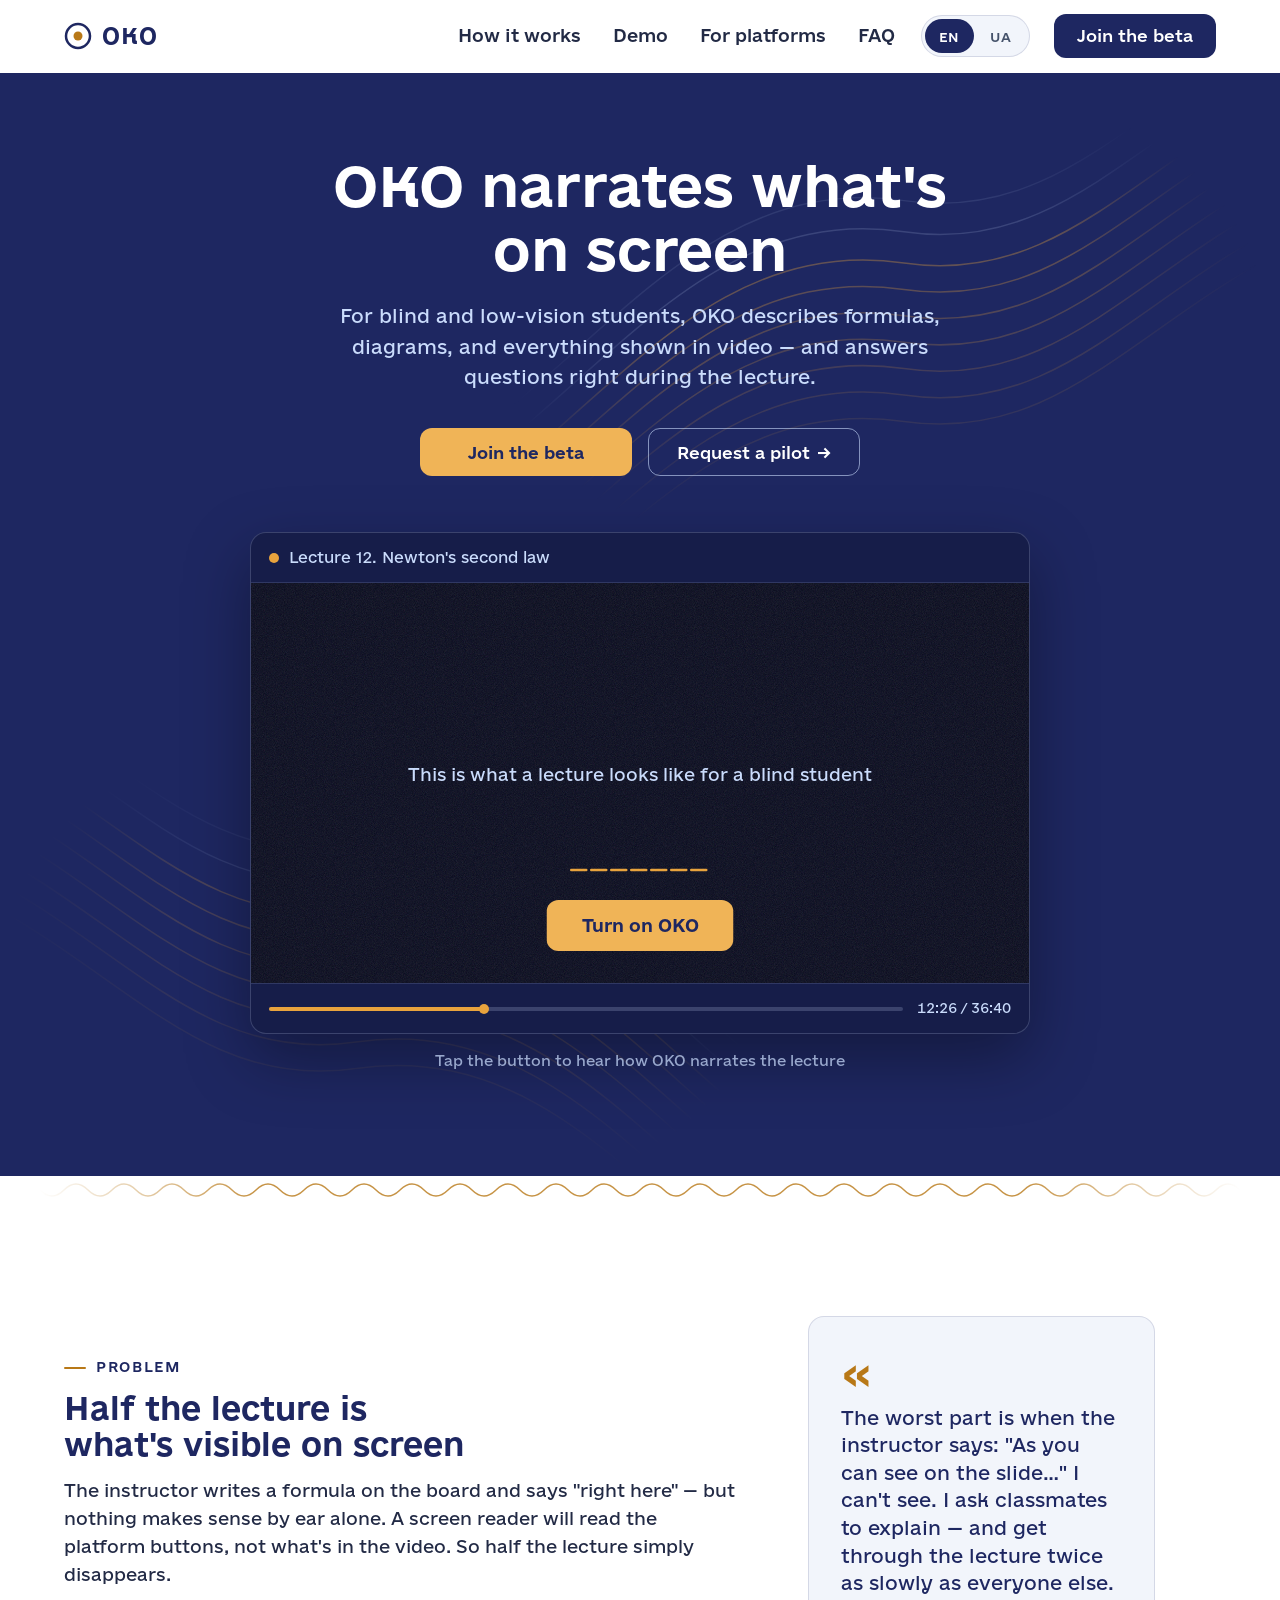
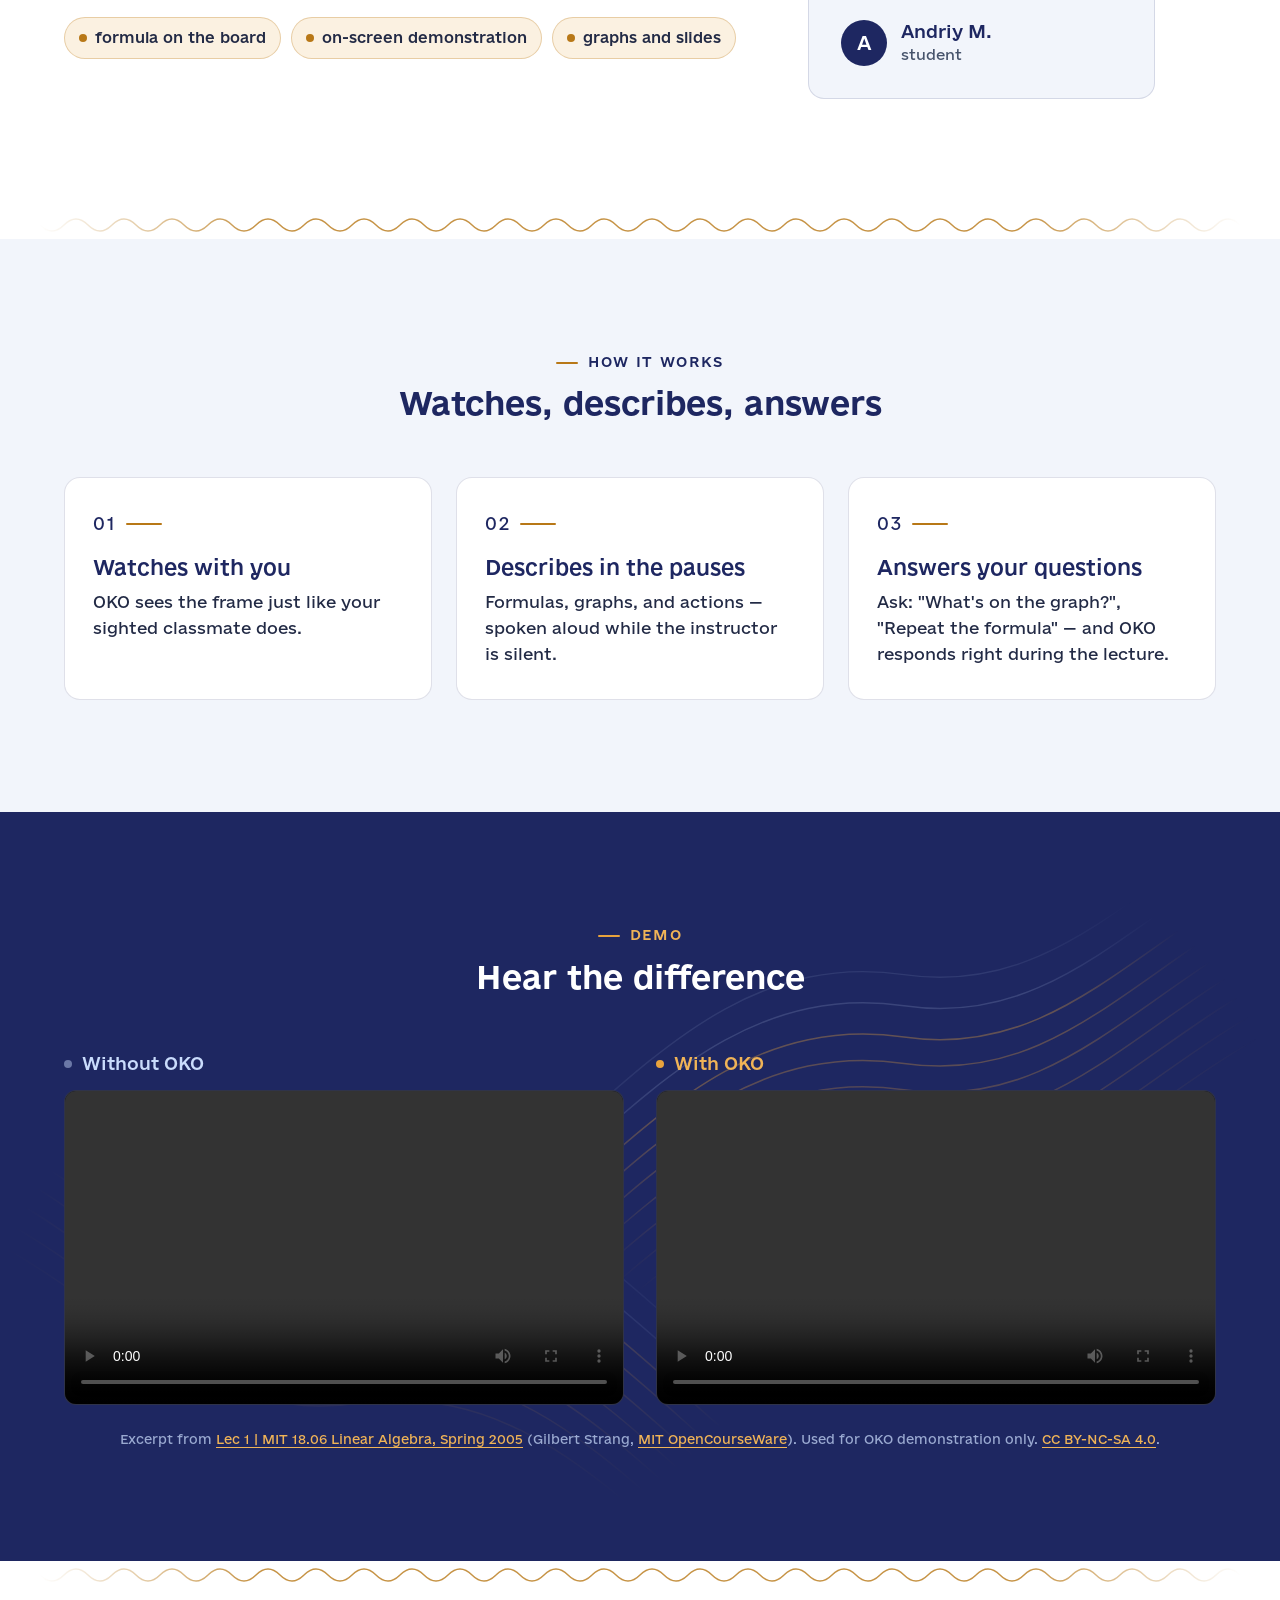
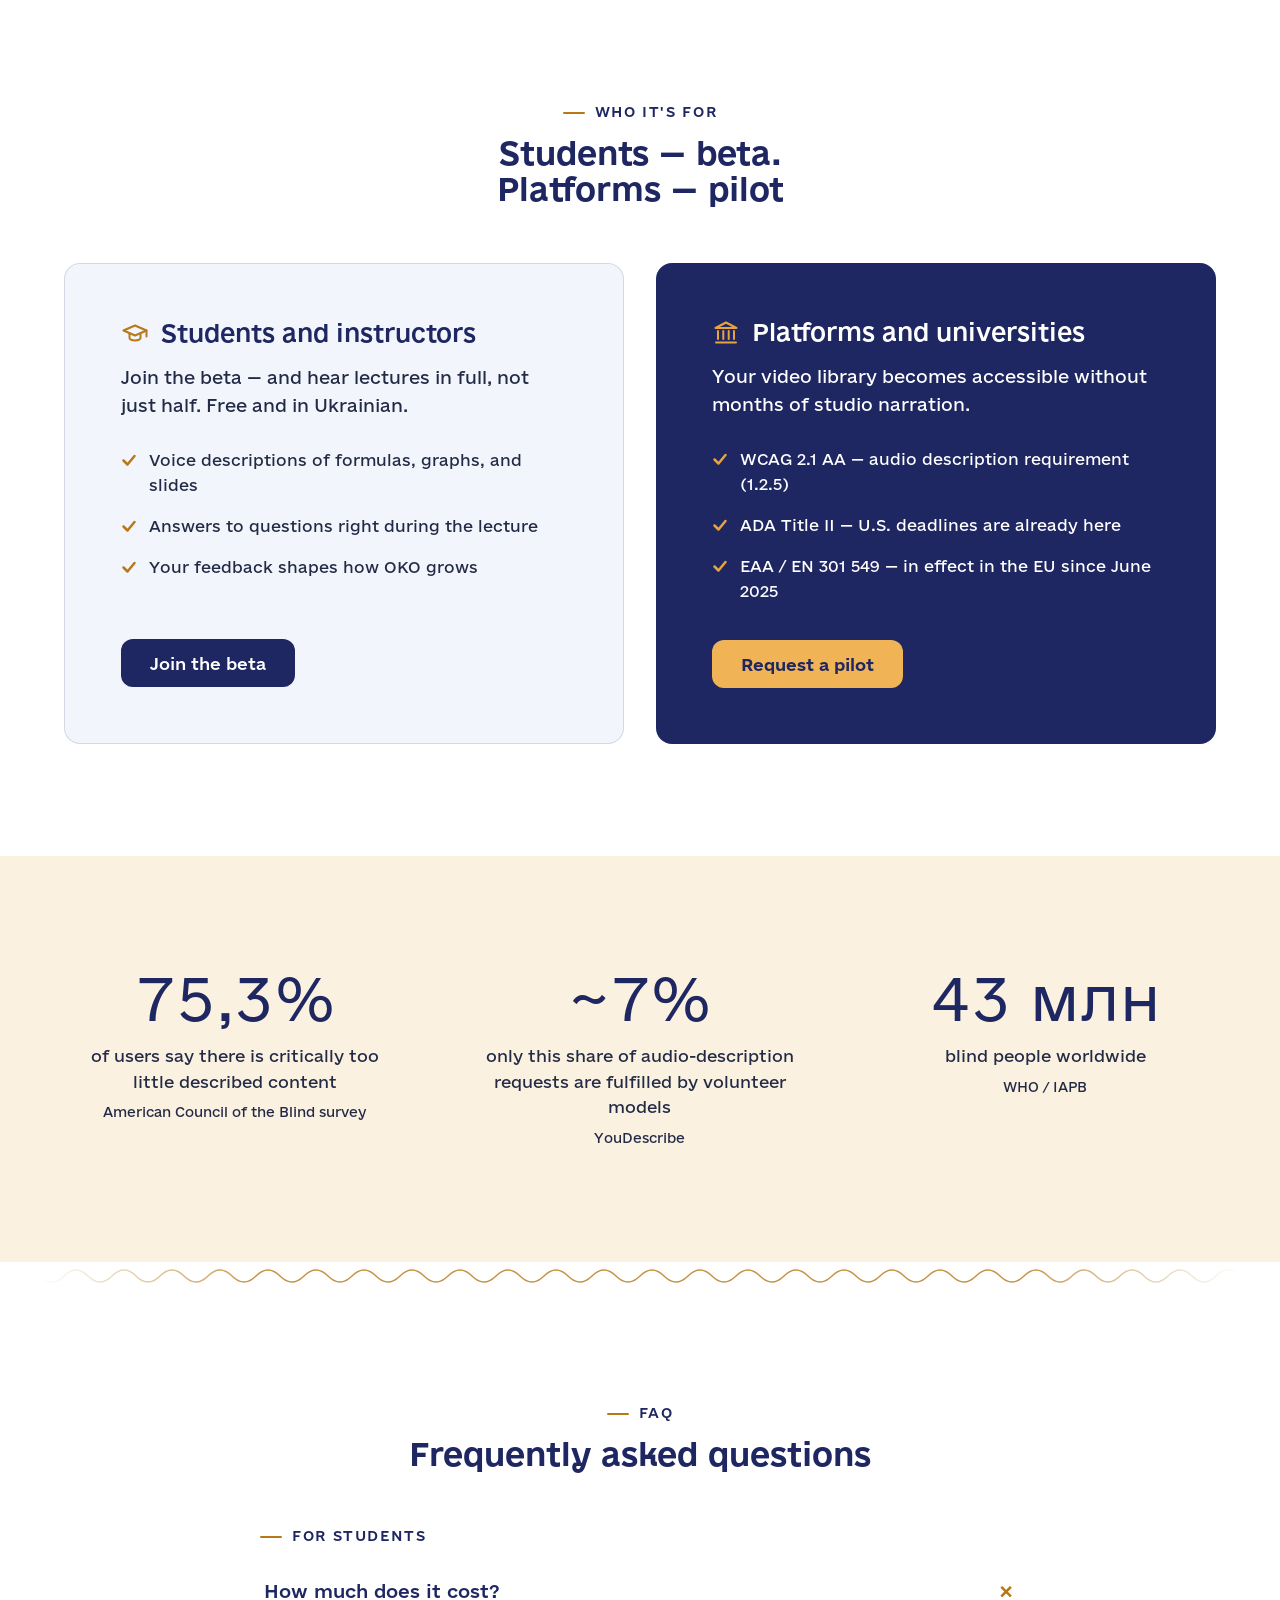
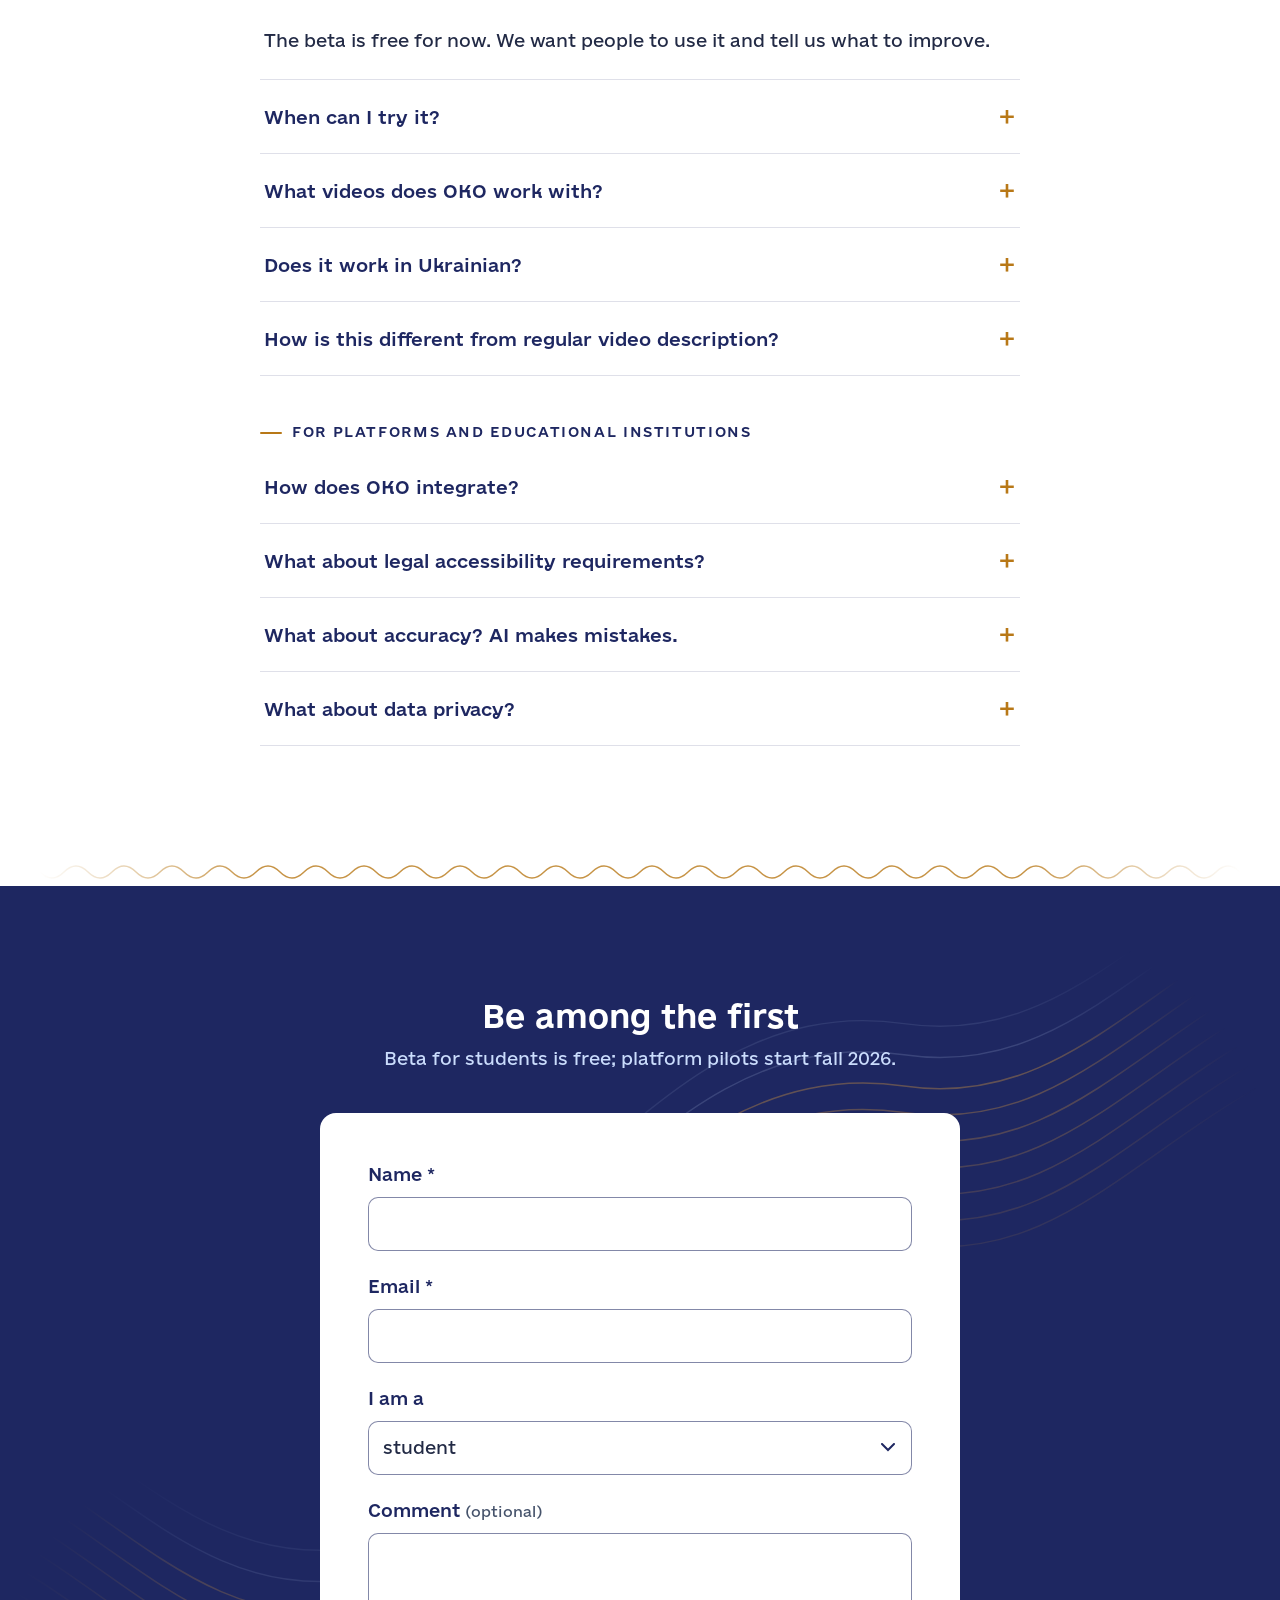
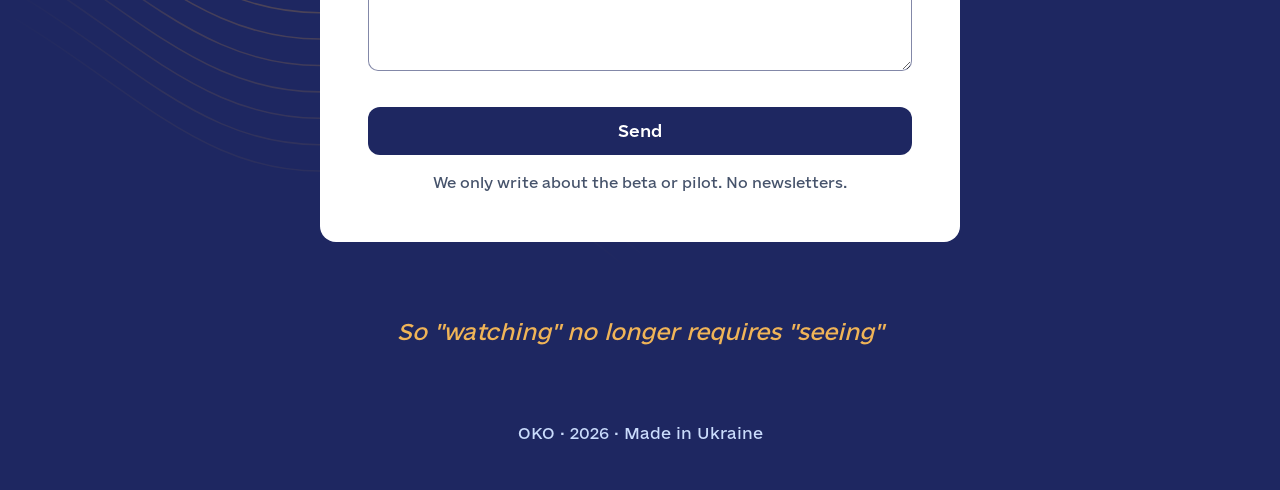
==== commit 8e7e1108: "Polish form feedback and simplify footer for the beta landing. Use a green success banner, shorten t" ====
--- a/index.html
+++ b/index.html
@@ -13,7 +13,7 @@
   <link rel="preload" href="assets/fonts/e-ukraine/e-UkraineHead-Bold.woff2" as="font" type="font/woff2" crossorigin>
   <link rel="preload" href="assets/fonts/e-ukraine/e-Ukraine-Regular.woff2" as="font" type="font/woff2" crossorigin>
   <link rel="preload" href="assets/fonts/e-ukraine/e-Ukraine-Medium.woff2" as="font" type="font/woff2" crossorigin>
-  <link rel="stylesheet" href="assets/css/style.css">
+  <link rel="stylesheet" href="assets/css/style.css?v=5">
   <noscript>
     <style>
       .screen-hint, .btn-oko { display: none; }
@@ -423,15 +423,11 @@
       <p class="footer-slogan" data-i18n="footer_slogan">So "watching" no longer requires "seeing"</p>
       <div class="footer-bottom">
         <p class="footer-meta" data-i18n="footer_meta">OKO · 2026 · Made in Ukraine</p>
-        <ul class="footer-contacts">
-          <li><a href="mailto:hello@oko.example">hello@oko.example</a></li>
-          <li><a href="#">Telegram</a></li>
-        </ul>
       </div>
     </div>
   </footer>
 
-  <script src="assets/js/i18n.js" defer></script>
-  <script src="assets/js/main.js" defer></script>
+  <script src="assets/js/i18n.js?v=4" defer></script>
+  <script src="assets/js/main.js?v=2" defer></script>
 </body>
 </html>
--- a/assets/css/style.css
+++ b/assets/css/style.css
@@ -81,6 +81,8 @@
   --gold-tint: #FBF1E1;                    /* фон чіпсів і секції цифр */
   --screen-black: #07091C;                 /* «чорний екран» плеєра */
   --error: #8C1D13;                        /* 9.1:1 на білому — AAA */
+  --success: #2E6B34;                      /* текст успіху на світлому */
+  --success-tint: #EDF7EE;                 /* фон плашки успіху */
   --focus-ring: var(--gold-600);           /* фокус на світлому — gold-600 (3.7:1 до білого) */
   --border-light: 1px solid rgba(30, 39, 97, .14);
   --border-on-dark: 1px solid rgba(202, 220, 252, .2);
@@ -1080,9 +1082,9 @@
 }
 .form-status.is-visible { display: block; }
 .form-status.is-success {
-  background: var(--gold-tint);
-  color: var(--navy-900);
-  border: 1px solid rgba(184, 120, 23, .3);
+  background: var(--success-tint);
+  color: var(--success);
+  border: 1px solid rgba(46, 107, 52, .35);
 }
 .form-status.is-error {
   background: #FBEAEA;
@@ -1115,22 +1117,11 @@
   color: var(--gold-300); /* золото текстом на темному — 7.5:1, AAA */
   margin: 0 auto 72px; /* в один рядок на десктопі */
 }
-/* нижній рядок: зліва мета, справа контакти, один розмір шрифту */
+/* нижній рядок: мета по центру */
 .footer-bottom {
   display: flex;
-  align-items: center;
-  justify-content: space-between;
-  gap: 16px 32px;
-  flex-wrap: wrap;
-}
-.footer-contacts {
-  display: flex;
-  gap: 24px;
-  list-style: none;
-  padding: 0;
-  margin: 0;
-}
-.footer-contacts a { color: var(--white); font-size: .95rem; }
+  justify-content: center;
+}
 .footer-meta { font-size: .95rem; color: var(--ice); margin: 0; }
 
 /* ---------- 9. Адаптив ---------- */
@@ -1150,7 +1141,6 @@
   .hero-copy { margin-bottom: 44px; }
   .player-screen { height: clamp(280px, 70vw, 360px); min-height: clamp(280px, 70vw, 360px); }
   .screen-hint { font-size: .98rem; }
-  .footer-bottom { flex-direction: column; } /* на мобільному — стек по центру */
 }
 
 /* ---------- 10. prefers-* ---------- */
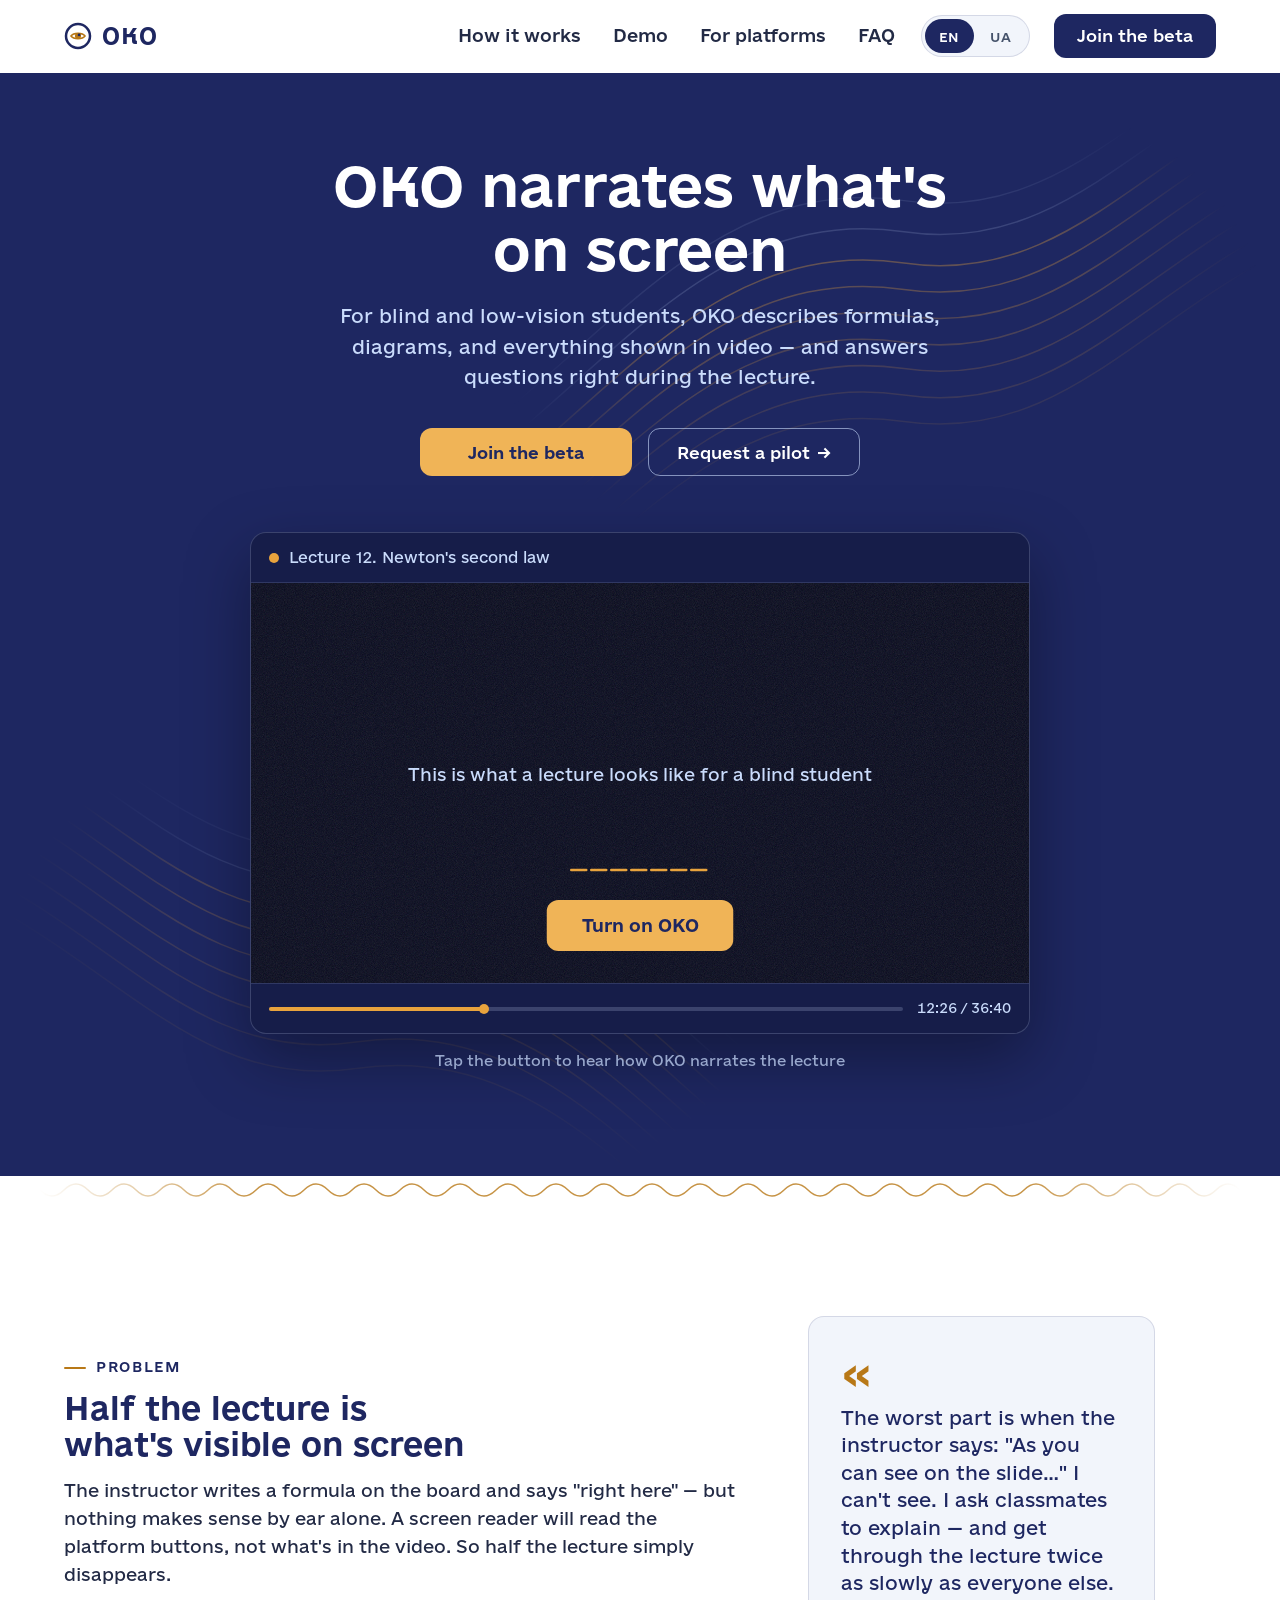
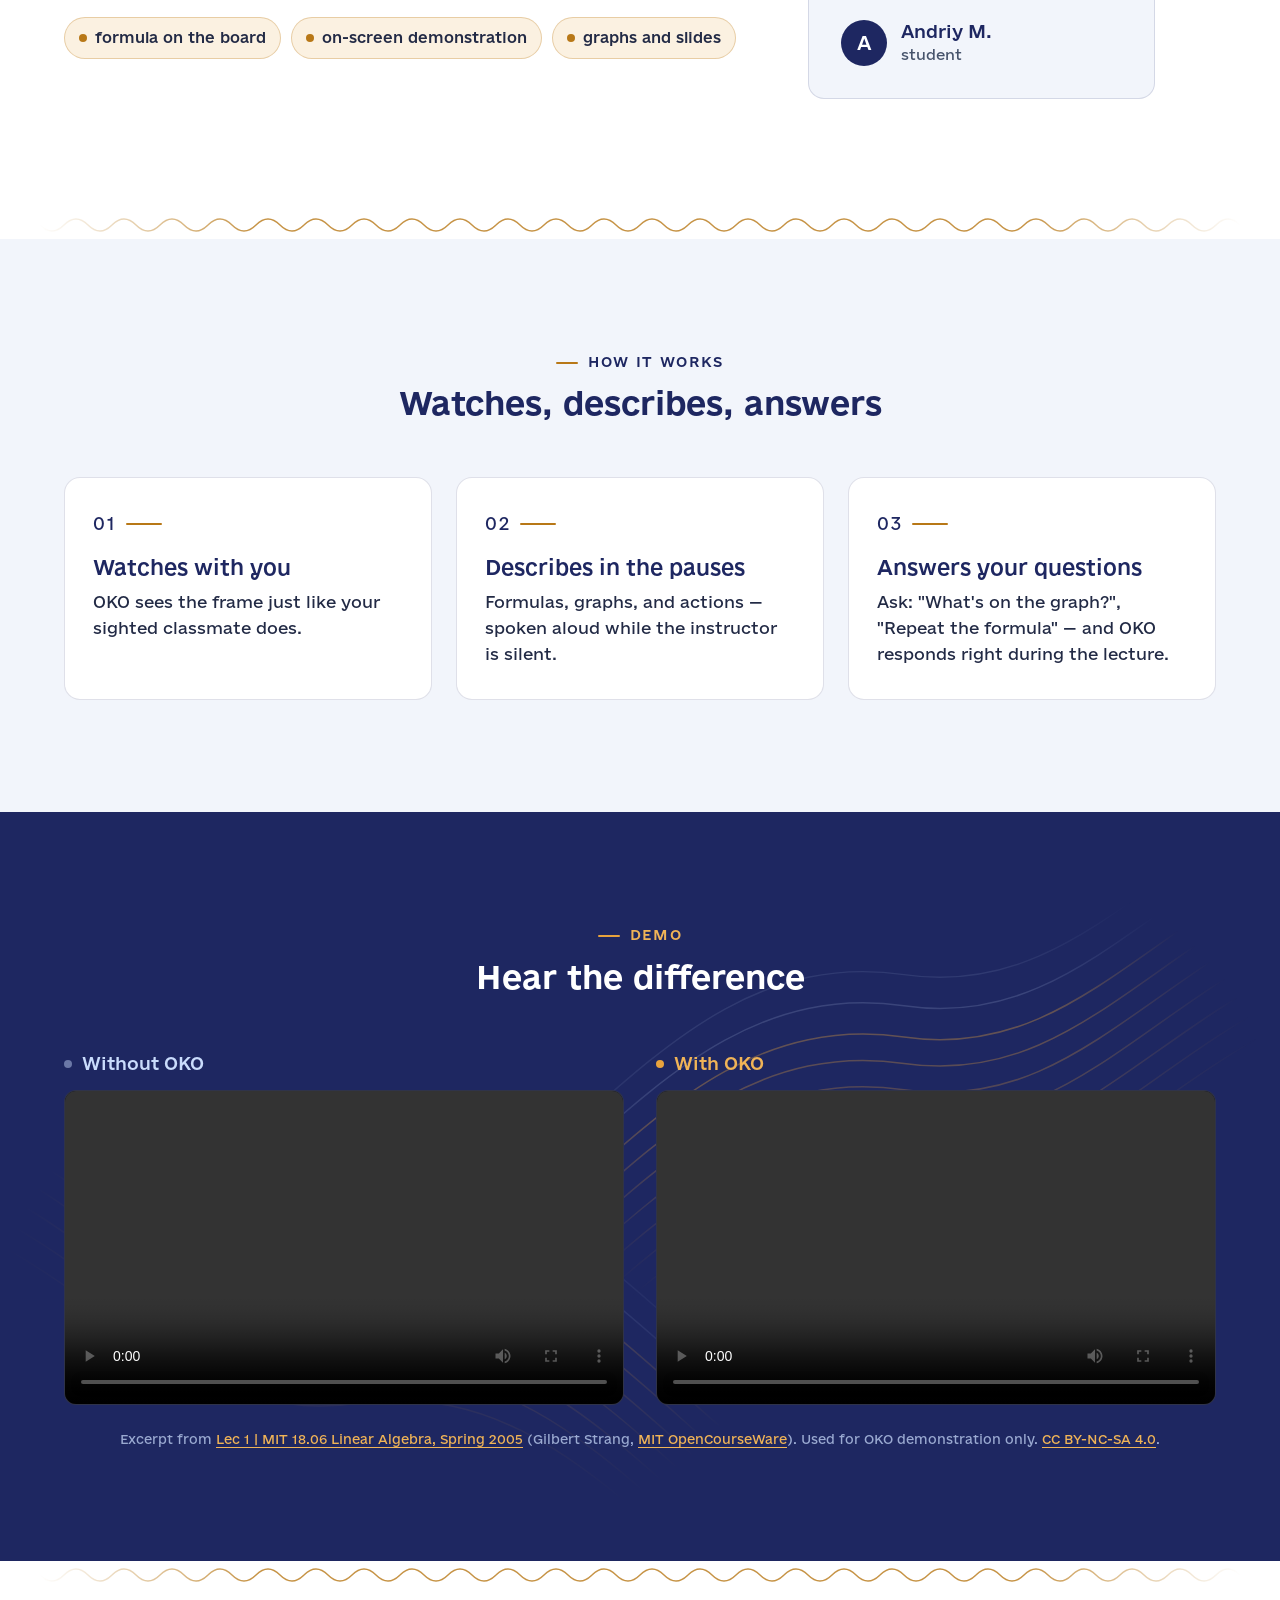
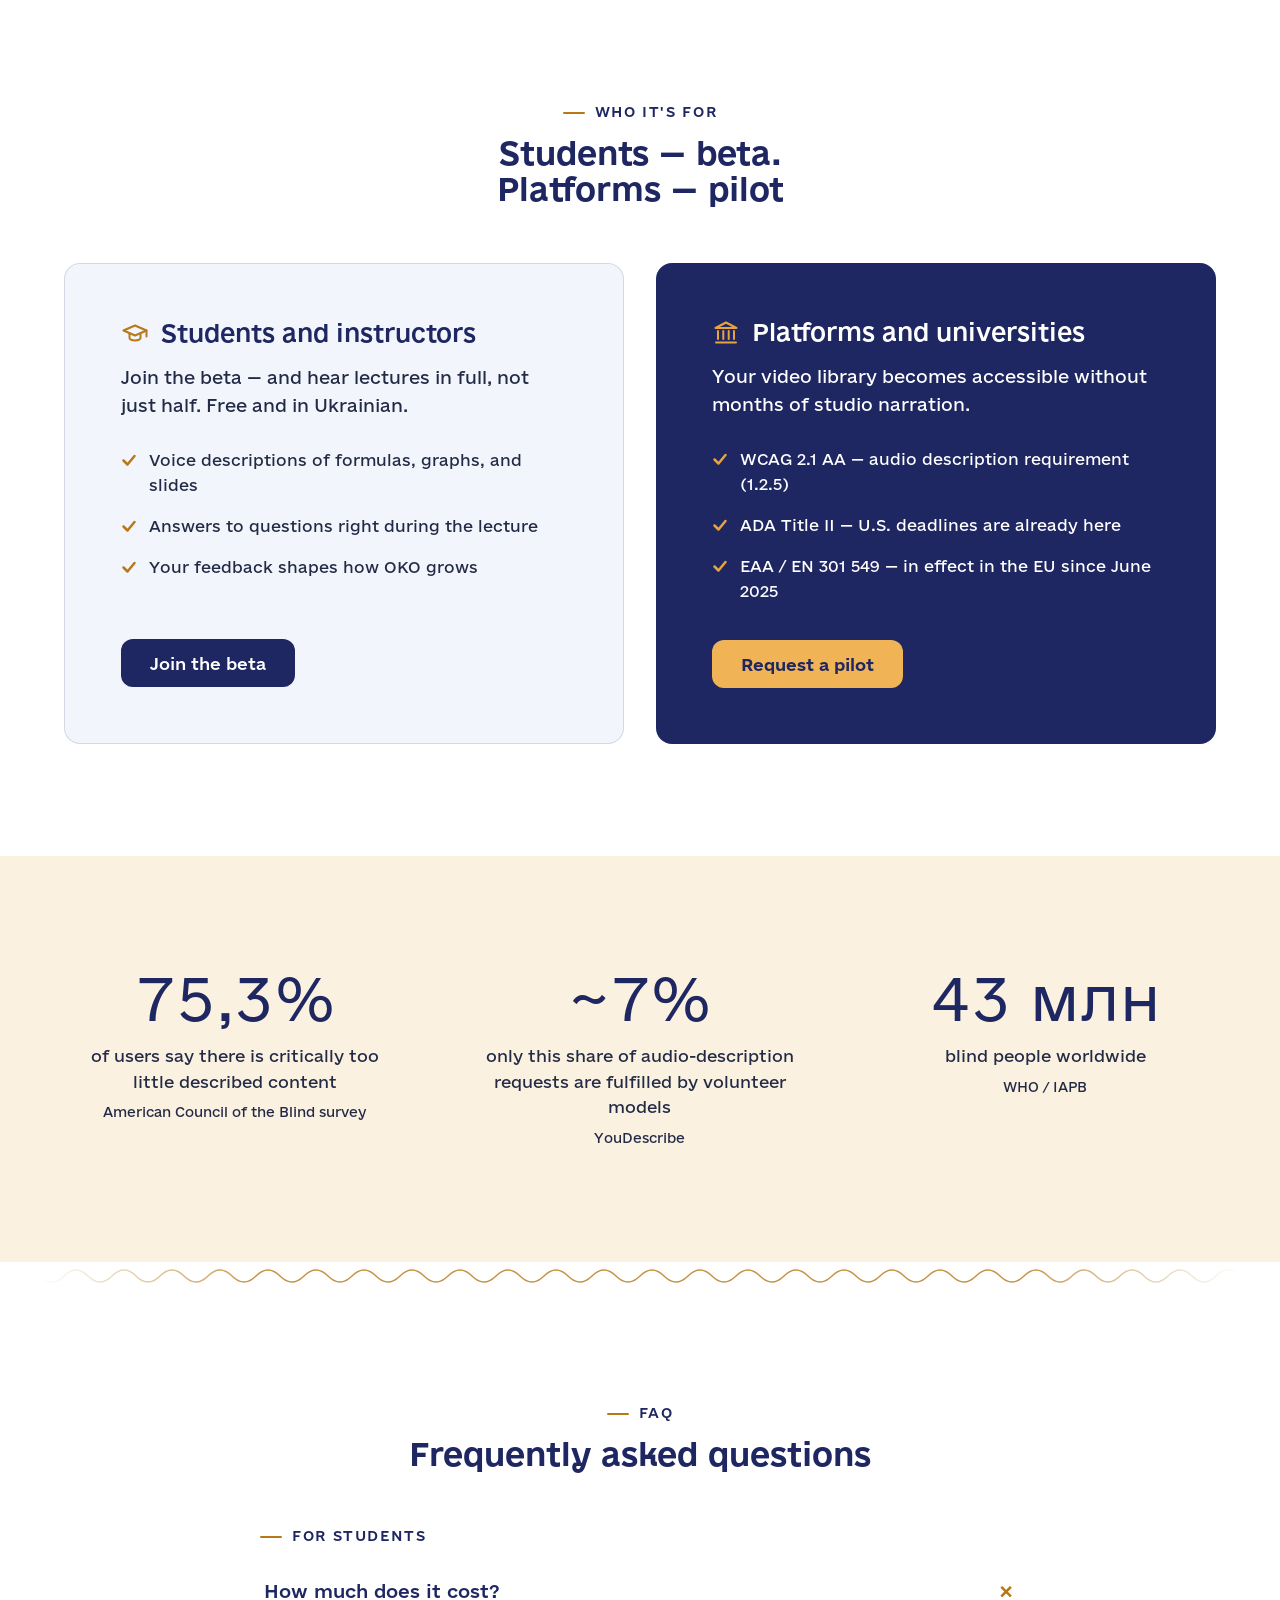
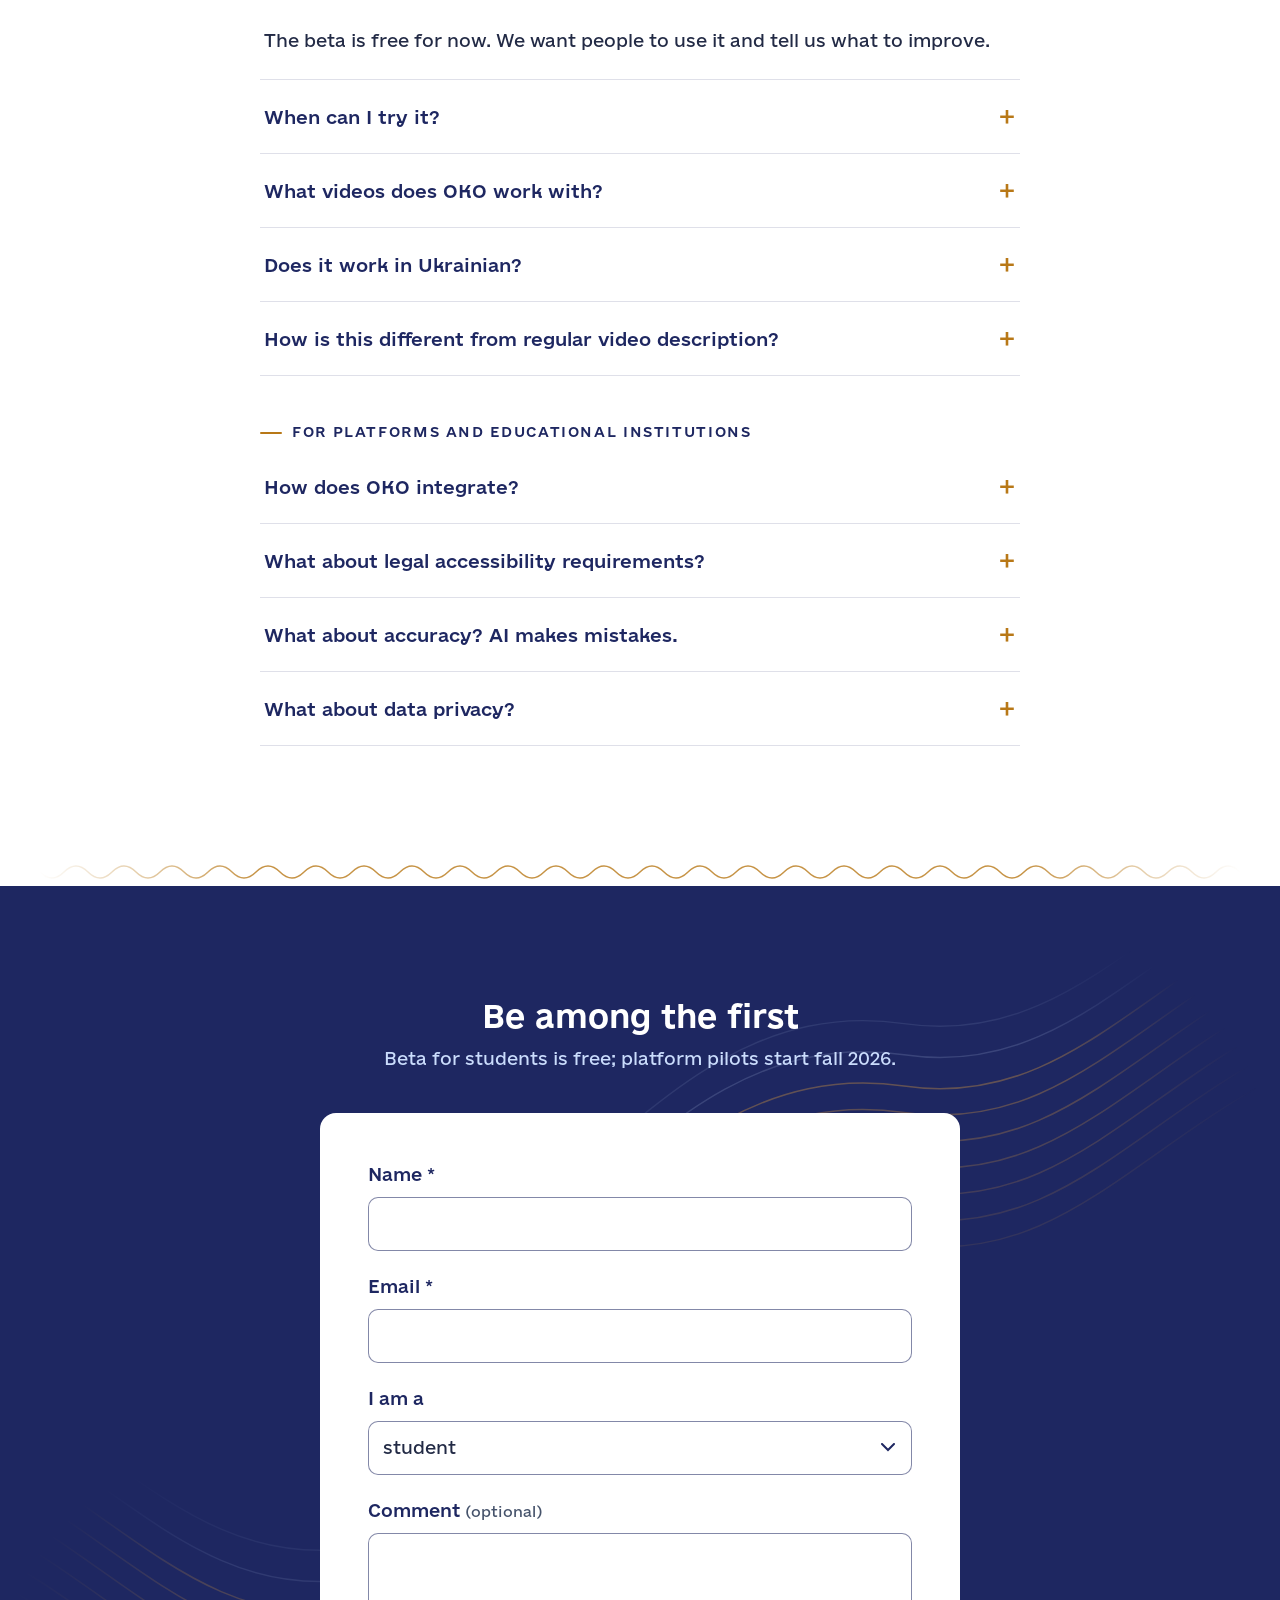
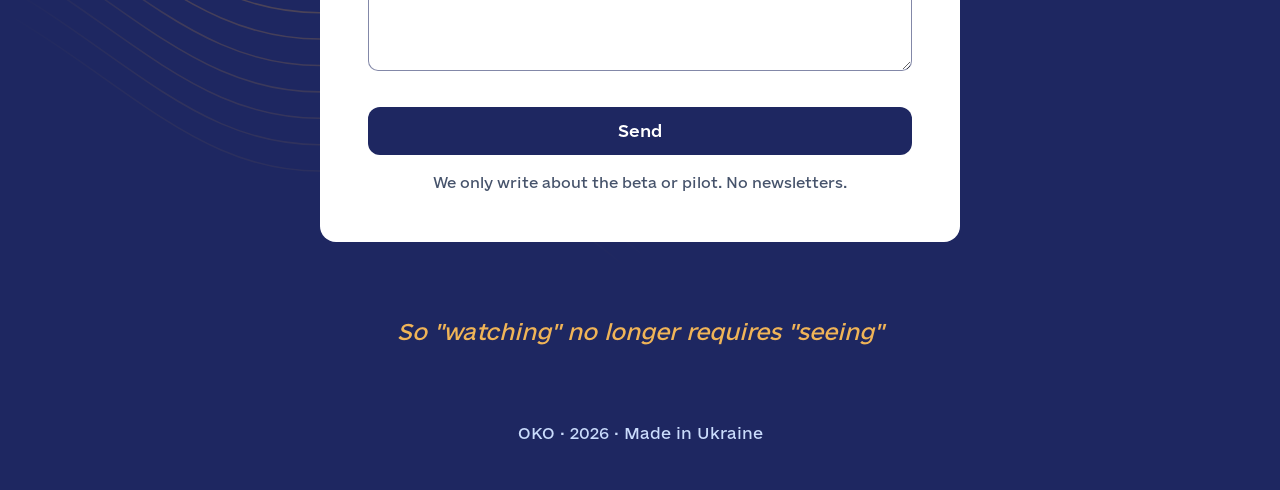
==== commit bb0bdd04: "Logo update" ====
--- a/index.html
+++ b/index.html
@@ -9,7 +9,7 @@
   <meta property="og:title" content="OKO — narrates what's on screen">
   <meta property="og:description" content="For blind and low-vision students, OKO describes formulas, diagrams, and everything shown in video — and answers questions right during the lecture.">
   <meta property="og:locale" content="en_US">
-  <link rel="icon" href="data:image/svg+xml,%3Csvg xmlns='http://www.w3.org/2000/svg' viewBox='0 0 32 32'%3E%3Crect width='32' height='32' rx='7' fill='%231E2761'/%3E%3Ccircle cx='16' cy='16' r='9' fill='none' stroke='%23E8A33D' stroke-width='2.5'/%3E%3Ccircle cx='16' cy='16' r='3.5' fill='%23E8A33D'/%3E%3C/svg%3E">
+  <link rel="icon" href="data:image/svg+xml,%3Csvg xmlns='http://www.w3.org/2000/svg' viewBox='0 0 32 32'%3E%3Crect width='32' height='32' rx='7' fill='%231E2761'/%3E%3Ccircle cx='16' cy='16' r='9' fill='none' stroke='%23E8A33D' stroke-width='2.5'/%3E%3Cpath d='M10 16C11.8 13.3 20.2 13.3 22 16C20.2 18.7 11.8 18.7 10 16Z' fill='none' stroke='%23E8A33D' stroke-width='1.4'/%3E%3Ccircle cx='16' cy='16' r='2.3' fill='%23E8A33D'/%3E%3Ccircle cx='16.8' cy='15.2' r='1' fill='%231E2761'/%3E%3C/svg%3E">
   <link rel="preload" href="assets/fonts/e-ukraine/e-UkraineHead-Bold.woff2" as="font" type="font/woff2" crossorigin>
   <link rel="preload" href="assets/fonts/e-ukraine/e-Ukraine-Regular.woff2" as="font" type="font/woff2" crossorigin>
   <link rel="preload" href="assets/fonts/e-ukraine/e-Ukraine-Medium.woff2" as="font" type="font/woff2" crossorigin>
@@ -35,7 +35,9 @@
       <a class="logo" href="#top" data-i18n-aria-label="logo_aria" aria-label="OKO — back to top">
         <svg class="logo-eye" width="28" height="28" viewBox="0 0 28 28" aria-hidden="true" focusable="false">
           <circle cx="14" cy="14" r="12" fill="none" stroke="currentColor" stroke-width="2.5"/>
-          <circle cx="14" cy="14" r="4.5" fill="#B87817"/>
+          <path d="M7 14C9.5 10.5 18.5 10.5 21 14C18.5 17.5 9.5 17.5 7 14Z" fill="none" stroke="#B87817" stroke-width="1.6"/>
+          <circle cx="14" cy="14" r="3.1" fill="#B87817"/>
+          <circle cx="15.1" cy="12.9" r="1.4" fill="#1E2761"/>
         </svg>
         <span class="logo-text">OKO</span>
       </a>
